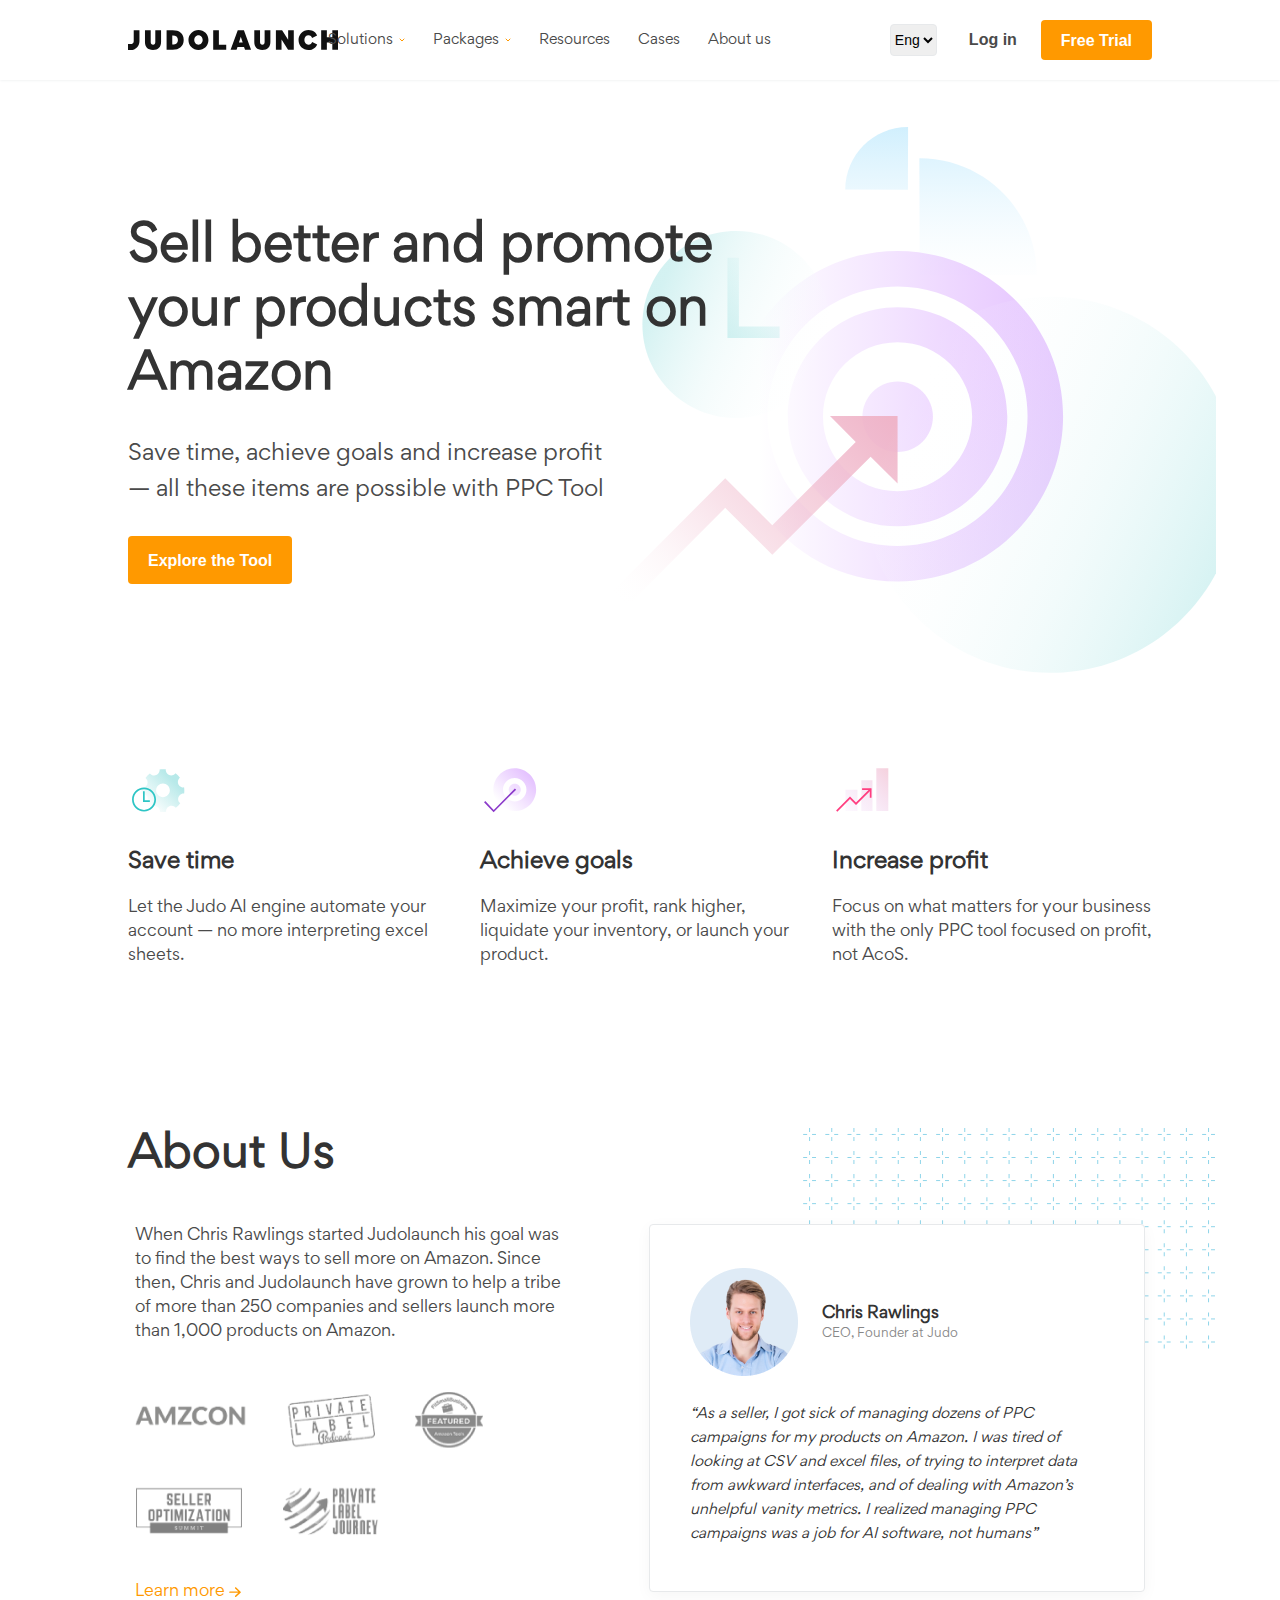
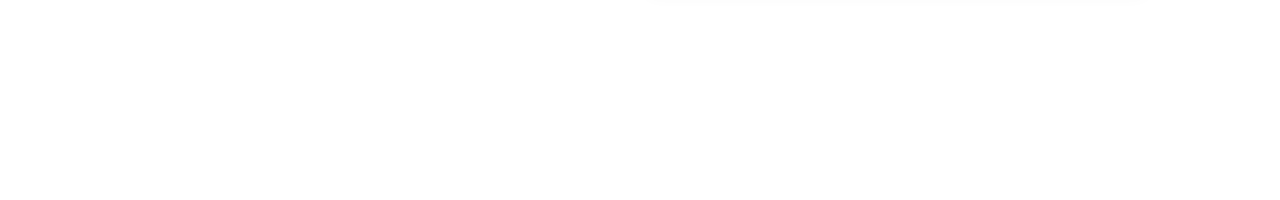
==== index.html @ 26fee5ad "Additional bug fixes" ====
<!DOCTYPE html>
<html lang="en" dir="ltr">
  <head>
    <meta charset="utf-8">
    <title>JudoLaunch</title>
    <link rel="stylesheet" href="style.css">
  </head>
  <body>
    <section class="nav-container">
      <div class="wrapper">
        <nav>
          <div class="align-left">
            <div class="logo-header">
              <img src="src\logo.svg" alt="JudoLaunch Logo">
            </div>
            <ul class="nav-items">
              <li>
                <div class="nav-btn" id="solutions">
                  <a href="#">Solutions</a>
                  <img src="src\dropdown.svg" alt="dropdown">
                </div>
              </li>

              <li>
                <div class="nav-btn" id="packages">
                  <a href="#">Packages</a>
                  <img src="src\dropdown.svg" alt="dropdown">
                </div>
              </li>

              <li>
                <a href="#">Resources</a>
              </li>

              <li>
                <a href="#">Cases</a>
              </li>

              <li>
                <a href="#">About us</a>
              </li>
            </ul>
          </div>
          <div class="align-right">
            <ul class="nav-settings">
              <li>
                <select class="lang" name="lang">
                  <option value="eng">Eng</option>
                  <option value="rus">Rus</option>
                </select>
              </li>

              <li id='login-btn'>
                <button type="button" name="login-btn">Log in</button>
              </li>

              <li id="trial-btn">
                <button type="button" name="trial-btn">Free Trial</button>
              </li>
            </ul>
          </div>
        </nav>
      </div>
    </section>

    <article class="header-container">
      <div class="wrapper">
        <header>
          <div class="intro-text">
            <h1>Sell better and promote <br>your products smart on <br>Amazon</h1>
            <img src="src\bg-pic1.svg" alt="Background Image 1">
            <p>Save time, achieve goals and increase profit <br>
              — all these items are possible with PPC Tool</p>
            <button id="explore-btn" type="button" name="explore-btn">Explore the Tool</button>
          </div>
        </header>
      </div>
    </article>

    <section class="benefit-blocks">
      <div class="wrapper">
        <div class="save-time">
          <img src="src\savetime-icon.svg" alt="">
          <h1>Save time</h1>
          <p>Let the Judo AI engine automate your account — no more interpreting excel sheets.</p>
        </div>

        <div class="achieve-goals">
          <img src="src\achievegoal-icon.svg" alt="">
          <h1>Achieve goals</h1>
          <p>Maximize your profit, rank higher, liquidate your inventory, or launch your product.</p>
        </div>

        <div class="increase-profit">
          <img src="src\increaseprofit-icon.svg" alt="">
          <h1>Increase profit</h1>
          <p>Focus on what matters for your business with the only PPC tool focused on profit, not AcoS.</p>

        </div>
      </div>
    </section>

    <section class="about-us">
      <img id="bg-img2" src="src\bg-pic2.svg" alt="Background Image 2">
      <h1>About Us</h1>

      <div class="wrapper">
        <div class="description">
          <p>When Chris Rawlings started Judolaunch his goal was to find the best ways to sell more on Amazon. Since then, Chris and Judolaunch have grown to help a tribe of more than 250 companies and sellers launch more than 1,000 products on Amazon. </p>
          <img id="companies-logos" src="src\companies-logos.png" alt="Companies We Work With">
          <div id="about-us-learn-more">
            <a href="#">Learn more</a>
            <img src="src\learnmore-arrow.svg" alt="Arrow">
          </div>
        </div>

        <div class="feedback-container">
          <div id="pic-and-label">
            <img src="src\photo-Chris.png" alt="CEO Avatar">
            <div id="ceo-label">
              <h4>Chris Rawlings</h4>
              <p>CEO, Founder at Judo</p>
            </div>
          </div>
          <p id="ceo-quote">“As a seller, I got sick of managing dozens of PPC campaigns for my products on Amazon. I was tired of looking at CSV and excel files, of trying to interpret data from awkward interfaces, and of dealing with Amazon’s unhelpful vanity metrics. I realized managing PPC campaigns was a job for AI software, not humans”</p>
        </div>
      </div>
    </section>
  </body>
</html>
---- style.css ----
* {
  box-sizing: border-box;
  margin: 0 0 0 0px;
  padding: 0px;
}

@media all and (max-width: 1024px) {
  .header-container, .benefit-blocks, .about-us {
    margin-left: 16px;
  }
}

a {
  text-decoration: none;
  color: #4A4A4A;
}

ul {
  list-style-type: none;
}

@font-face {
  font-family: 'Gordita Regular';
  src: url('fonts/Gordita Regular.woff') format('woff');
}

@font-face {
  font-family: 'Gordita Medium';
  src: url('fonts/Gordita Medium.woff') format('woff');
}

body {
  font-family: 'Gordita Regular';
}

/* Navigation */

.nav-container {
  position: fixed;
  top: 0px;
  left: 0px;
  right: 0px;
  height: 80px;
  box-shadow: 0px 0px 3px 0px #E7E9EB;
}

.wrapper {
  max-width: 1024px;
  margin: 0 auto;
}

nav {
  background-color: #FFFFFF;
  display: flex;
  align-items: center;
  flex-wrap: nowrap;
  justify-content: space-between;
  height: 80px;
  font-size: 14px;
  line-height: 20px;
}

.align-left {
  display: flex;
  justify-content: flex-start;
}

.align-left ul {
  display: flex;
  justify-content: flex-start;
}

.align-right ul{
  display: flex;
  justify-content: flex-end;
}

.align-left li {
  margin: auto 28px auto 0px;
}

.align-right li{
  margin: auto;
}

.nav-btn {
  display: flex;
  text-align: center;
}

.nav-btn img {
  margin-left: 6px;
}

.logo-header {
  display: flex;
  text-align: center;
  margin-right: 32px;
}

.nav-settings a{
  font-size: 16px;
  line-height: 24px;
  margin-left: 32px;
}

.nav-settings #trial-btn button{
  font-style: normal;
  font-weight: bold;
  color: #FFF;
  text-decoration: none;
  border: none;
  background: #FF9900;
  border-radius: 4px;
  font-size: 16px;
  line-height: 24px;
  margin-left: 24px;
  padding: 9px 20px 7px 20px;
}

.nav-settings #login-btn button{
  font-style: normal;
  font-weight: bold;
  color: #4A4A4A;
  text-decoration: none;
  border: none;
  background: #FFF;
  font-size: 16px;
  line-height: 24px;
  margin-left: 32px;
}

.nav-settings select {
  border: 1px solid #E7E9EB;
  box-sizing: border-box;
  border-radius: 4px;
  font-size: 14px;
  height: 32px;
}


.header-container {
  /* display: flex;
  text-align: left; */
  margin-top: calc(136px + 80px);
}

.header-container h1 {
  font-style: normal;
  font-weight: bold;
  font-size: 50px;
  line-height: 64px;
  color: #333333;
  margin-bottom: 28px;
}

.header-container p{
  font-style: normal;
  font-size: 22px;
  line-height: 36px;
  color: #4A4A4A;
  margin-bottom: 28px;
}

#explore-btn {
  padding: 13px 20px 11px 20px;
  font-style: normal;
  font-weight: bold;
  color: #FFF;
  text-decoration: none;
  border: none;
  background: #FF9900;
  border-radius: 4px;
  font-size: 16px;
  line-height: 24px;
}

header img {
  position: absolute;
  width: 640px;
  height: 640px;
  right: calc((100vw - 1024px)/2 - 64px);
  top: 80px;
  z-index: -1;
}

.benefit-blocks {
  text-align: left;
  margin-top: 176px;
}

.benefit-blocks .wrapper {
  display: flex;
  justify-content: space-around;
  flex-wrap: wrap;
}

.benefit-blocks img{
  width: 60px;
}

.benefit-blocks h1{
  font-style: normal;
  font-weight: bold;
  font-size: 22px;
  line-height: 28px;
  color: #333333;
  margin: 20px 0px;
}

.benefit-blocks p {
  width: 320px;
  font-size: 16px;
  line-height: 24px;
  color: #4A4A4A;
}

.save-time, .achieve-goals {
  margin-right: 32px;
}

.about-us{
  margin-top: 160px;
  margin-bottom: 160px;
}

.about-us h1{
  font-style: normal;
  font-weight: bold;
  font-size: 44px;
  line-height: 56px;
  color: #333333;
  margin: 0 auto 40px auto;
  max-width: 1024px;
}

#bg-img2 {
  position: absolute;
  width: 413px;
  height: 221px;
  right: calc((100vw - 1024px)/2 - 64px) ;
  z-index: -1;
}

.about-us .wrapper{
  display: flex;
  justify-content: space-around;
  flex-wrap: wrap;
}

.about-us .description p {
  width: 440px;
  font-size: 16px;
  line-height: 24px;
  color: #4A4A4A;
}

.about-us .description {
  margin-right: 60px;
}

#companies-logos {
  width: 348px;
  height: 148px;
  margin-top: 44px;
}

#about-us-learn-more {
  display: flex;
  text-align: center;
  margin-top: 36px;
  margin-bottom: 36px;
}

#about-us-learn-more a{
  font-size: 16px;
  line-height: 24px;
  color: #FF9900;
}

#about-us-learn-more img {
  margin-left: 4px;
}

.feedback-container {
  width: 496px;
  height: 368px;
  display: flex;
  flex-wrap: wrap;
  text-align: left;

  background: #FFFFFF;
  border: 1px solid #E7E9EB;
  box-sizing: border-box;
  box-shadow: 0px 4px 16px rgba(0, 0, 0, 0.04);
  border-radius: 4px;
  padding: 40px;
}

.feedback-container img {
  width: 108px;
  height: 108px;
}

#pic-and-label {
  display: flex;
  align-items: center;
}

#ceo-label {
  width: 164px;
  margin-left: 24px;
}

#ceo-label h4 {
  font-style: normal;
  font-weight: bold;
  font-size: 16px;
  line-height: 24px;
  color: #333333;
}

#ceo-label p{
  font-size: 12px;
  line-height: 16px;
  color: #888888;
}

#ceo-quote {
  margin-top: 24px;
  width: 416px;
  font-style: italic;
  font-weight: normal;
  font-size: 14px;
  line-height: 24px;
  color: #333333;
}
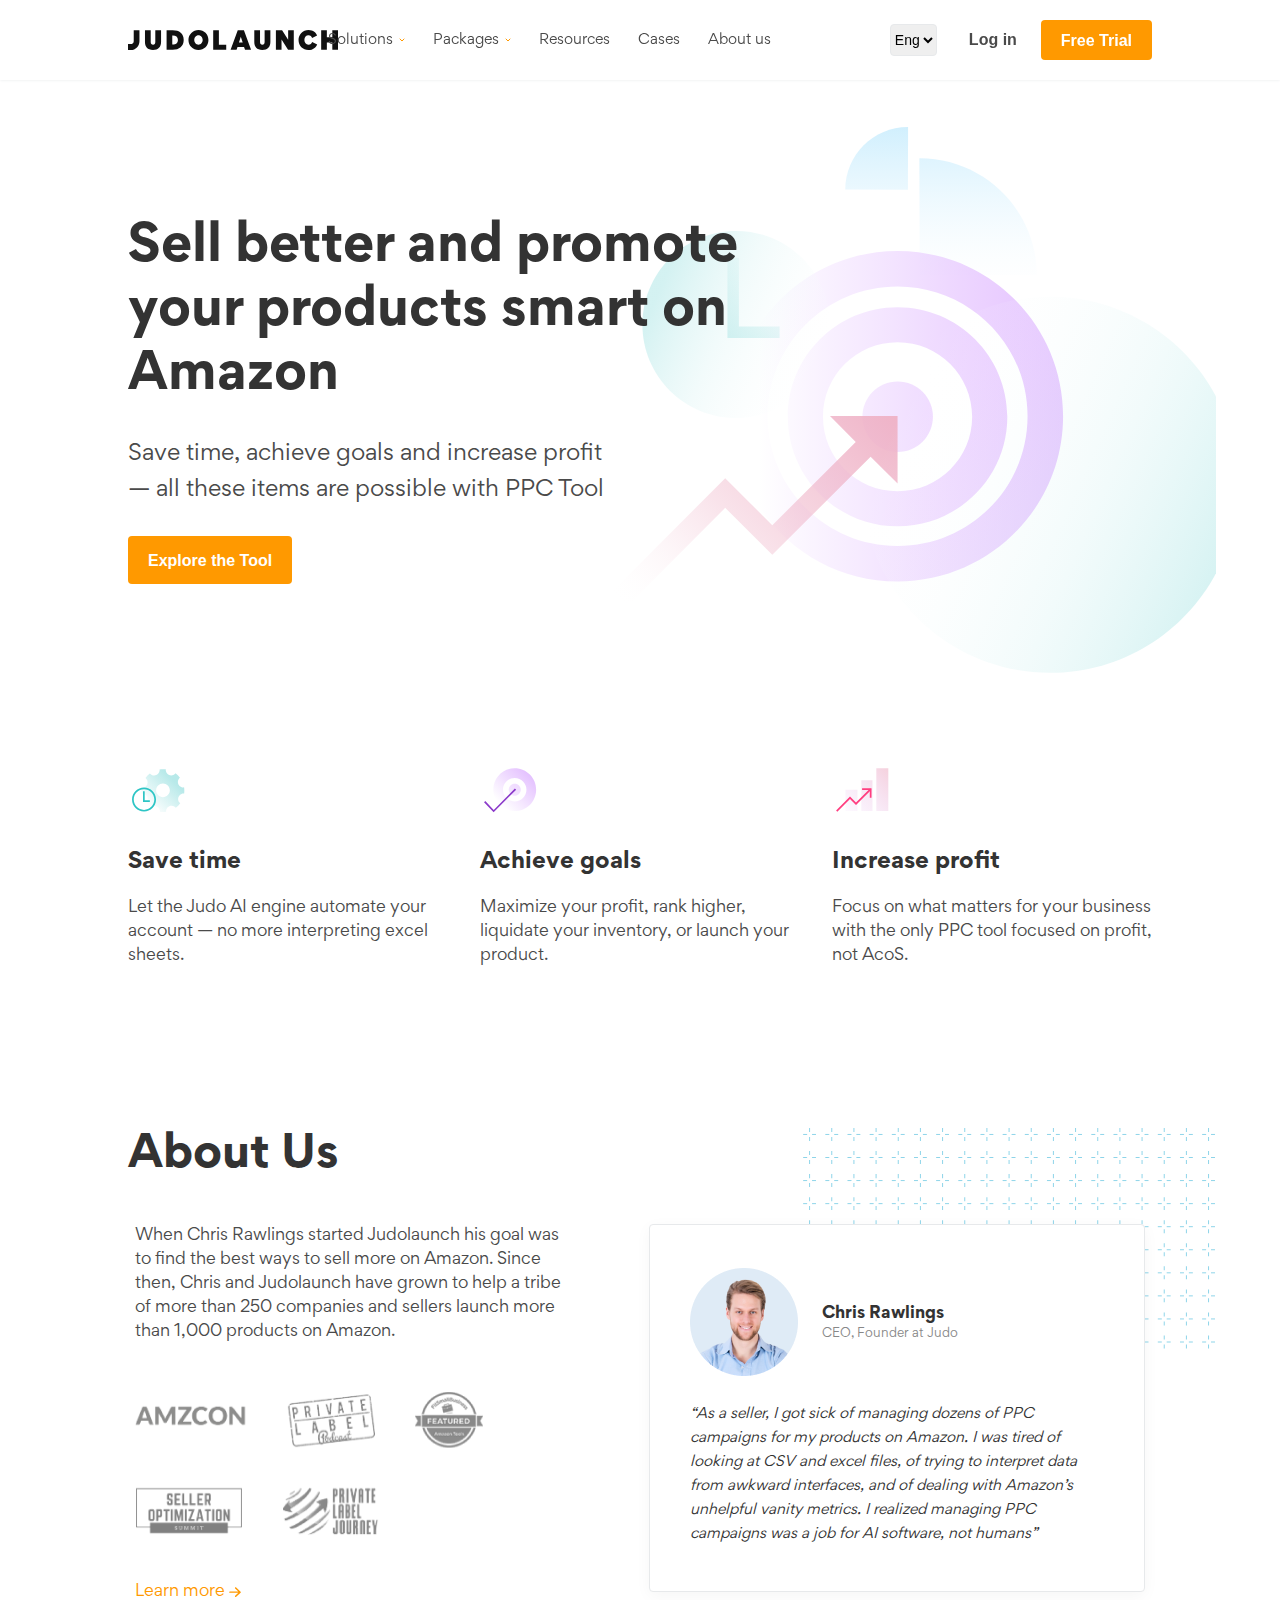
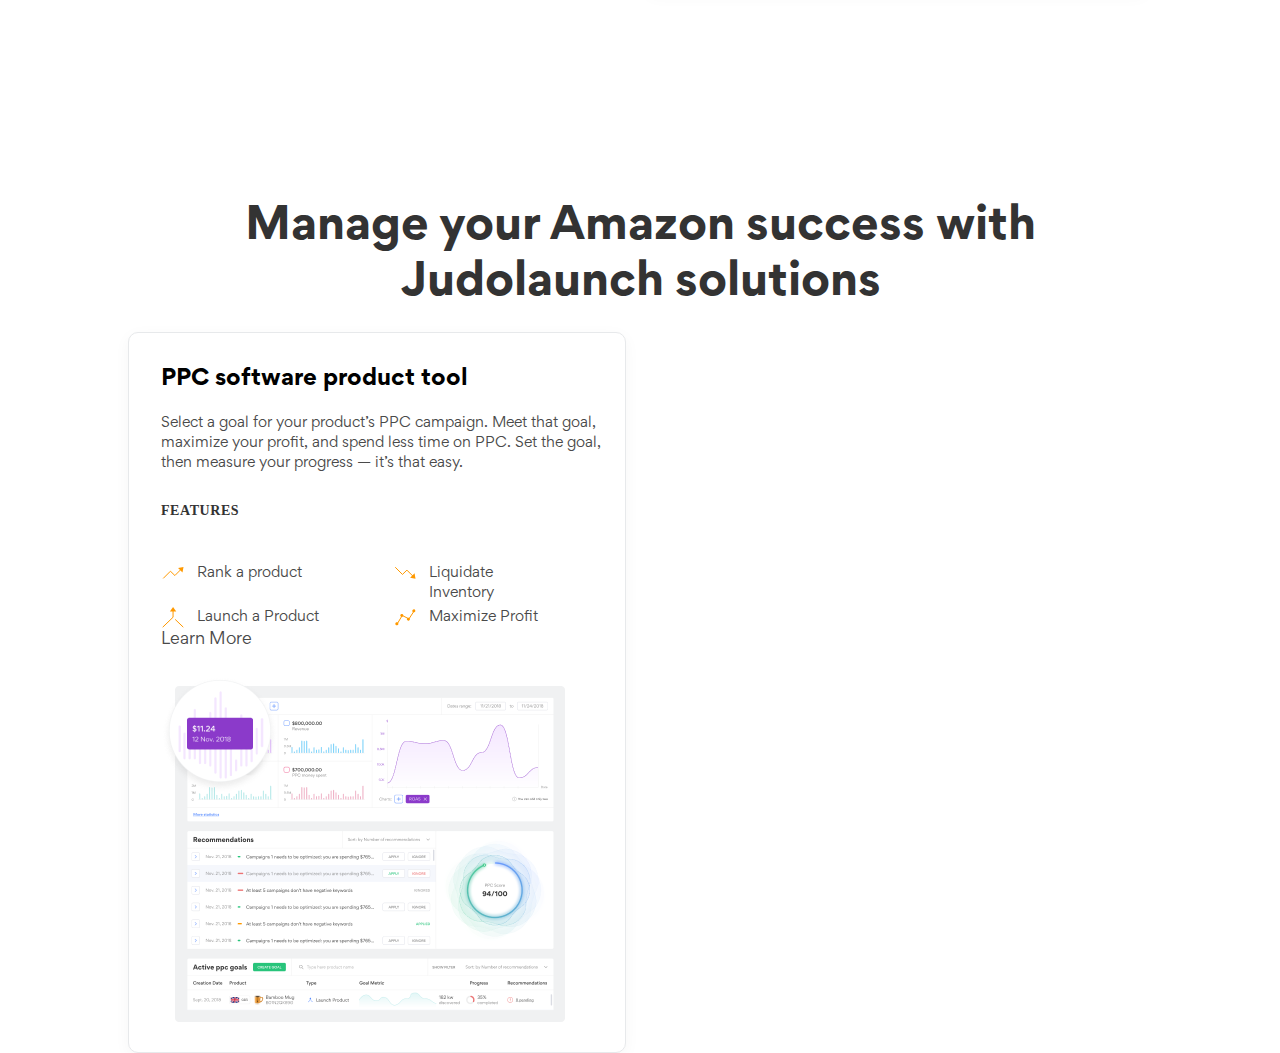
==== commit 0f445185: "upload 14.09" ====
--- a/index.html
+++ b/index.html
@@ -126,5 +126,40 @@
         </div>
       </div>
     </section>
+
+    <section class="amazon-tools">
+      <div class="wrapper">
+        <h1 id="tools-header">Manage your Amazon success with Judolaunch solutions</h1>
+        <img id="bg-img3" src="src\bg-pic3.svg" alt="Background Image 3">
+        <article class="ppc-tool">
+          <h1>PPC software product tool</h1>
+          <p id="ppc-desc">Select a goal for your product’s PPC campaign. Meet that goal, maximize your profit, and spend less time on PPC. Set the goal, then measure your progress — it’s that easy. </p>
+          <h2>Features</h2>
+          <div class="features-list">
+            <div id="rank-product">
+              <img src="src\ic_goal rank.svg" alt="Rank Icon">
+              <p>Rank a product</p>
+            </div>
+            <div id="liquidate">
+              <img src="src\goal Liquidate.svg" alt="Liquidate Icon">
+              <p>Liquidate Inventory</p>
+            </div>
+            <div id="launch-product">
+              <img src="src\ic_goal Launch.svg" alt="Launch Icon">
+              <p>Launch a Product</p>
+            </div>
+            <div id="maximize-profit">
+              <img src="src\ic_goal maximize.svg" alt="Maximize Icon">
+              <p>Maximize Profit</p>
+            </div>
+          </div>
+          <div id="ppc-learn-more-btn">
+            <a href="#">Learn More</a>
+            <img src="src\learnmore-arrow2.svg" alt="Arrow">
+          </div>
+          <img id="ppc-pic" src="src\PPC-screen.png" alt="PPC tool Screenshot">
+        </article>
+      </div>
+    </section>
   </body>
 </html>
--- a/style.css
+++ b/style.css
@@ -25,8 +25,8 @@
 }
 
 @font-face {
-  font-family: 'Gordita Medium';
-  src: url('fonts/Gordita Medium.woff') format('woff');
+  font-family: 'Gordita Bold';
+  src: url('fonts/Gordita Bold.woff') format('woff');
 }
 
 body {
@@ -36,6 +36,7 @@
 /* Navigation */
 
 .nav-container {
+  background-color: #FFFFFF;
   position: fixed;
   top: 0px;
   left: 0px;
@@ -50,7 +51,6 @@
 }
 
 nav {
-  background-color: #FFFFFF;
   display: flex;
   align-items: center;
   flex-wrap: nowrap;
@@ -146,8 +146,7 @@
 }
 
 .header-container h1 {
-  font-style: normal;
-  font-weight: bold;
+  font-family: 'Gordita Bold';
   font-size: 50px;
   line-height: 64px;
   color: #333333;
@@ -164,7 +163,6 @@
 
 #explore-btn {
   padding: 13px 20px 11px 20px;
-  font-style: normal;
   font-weight: bold;
   color: #FFF;
   text-decoration: none;
@@ -200,8 +198,7 @@
 }
 
 .benefit-blocks h1{
-  font-style: normal;
-  font-weight: bold;
+  font-family: 'Gordita Bold';
   font-size: 22px;
   line-height: 28px;
   color: #333333;
@@ -221,12 +218,10 @@
 
 .about-us{
   margin-top: 160px;
-  margin-bottom: 160px;
 }
 
 .about-us h1{
-  font-style: normal;
-  font-weight: bold;
+  font-family: 'Gordita Bold';
   font-size: 44px;
   line-height: 56px;
   color: #333333;
@@ -313,8 +308,7 @@
 }
 
 #ceo-label h4 {
-  font-style: normal;
-  font-weight: bold;
+  font-family: 'Gordita Bold';
   font-size: 16px;
   line-height: 24px;
   color: #333333;
@@ -335,3 +329,104 @@
   line-height: 24px;
   color: #333333;
 }
+
+.amazon-tools {
+  margin-top: 160px;
+}
+
+.amazon-tools .wrapper {
+  display: flex;
+  justify-content: space-between;
+  flex-flow: wrap;
+}
+
+#tools-header {
+  width: 848px;
+  height: 132px;
+  font-family: 'Gordita Bold';
+  font-size: 44px;
+  line-height: 56px;
+  text-align: center;
+  color: #333333;
+  margin: 0 auto;
+}
+
+#bg-img3 {
+  z-index: -1;
+  width: 1414px;
+  position: absolute;
+  text-align: center;
+  display: none;
+}
+
+.ppc-tool {
+  padding-left: 32px;
+  background: #FFFFFF;
+  border: 1px solid #E7E9EB;
+  box-sizing: border-box;
+  box-shadow: 0px 4px 16px rgba(0, 0, 0, 0.04);
+  border-radius: 10px;
+}
+
+.ppc-tool h1 {
+  font-family: 'Gordita Bold';
+  font-size: 22px;
+  line-height: 28px;
+  margin: 32px 0 20px 0px;
+}
+
+#ppc-desc {
+  width: 464px;
+  height: 60px;
+  font-size: 14px;
+  line-height: 20px;
+  color: #4A4A4A;
+  margin: 0px 0px 28px 0px;
+}
+
+.ppc-tool h2 {
+  font-family: 'Gordita Medium';
+  font-size: 14px;
+  line-height: 20px;
+  letter-spacing: 0.04em;
+  text-transform: uppercase;
+  color: #333333;
+  margin: 0px 0px 20px 0px;
+}
+
+.features-list {
+  display: flex;
+
+  /* justify-content: space-between; */
+  flex-wrap: wrap;
+  width: 464px;
+}
+
+#rank-product, #liquidate, #launch-product, #maximize-profit {
+  display: flex;
+  align-items: center;
+  width: 200px;
+  margin-right: 32px;
+  margin-top: 20px;
+
+}
+
+.features-list img {
+  margin-right: 12px;
+}
+
+.features-list p {
+  width: 132px;
+  height: 20px;
+  font-size: 14px;
+  line-height: 20px;
+  color: #4A4A4A;
+}
+
+#ppc-pic {
+  margin: 24px 40px 22px 0;
+}
+
+#ppc-learn-more-btn {
+
+}
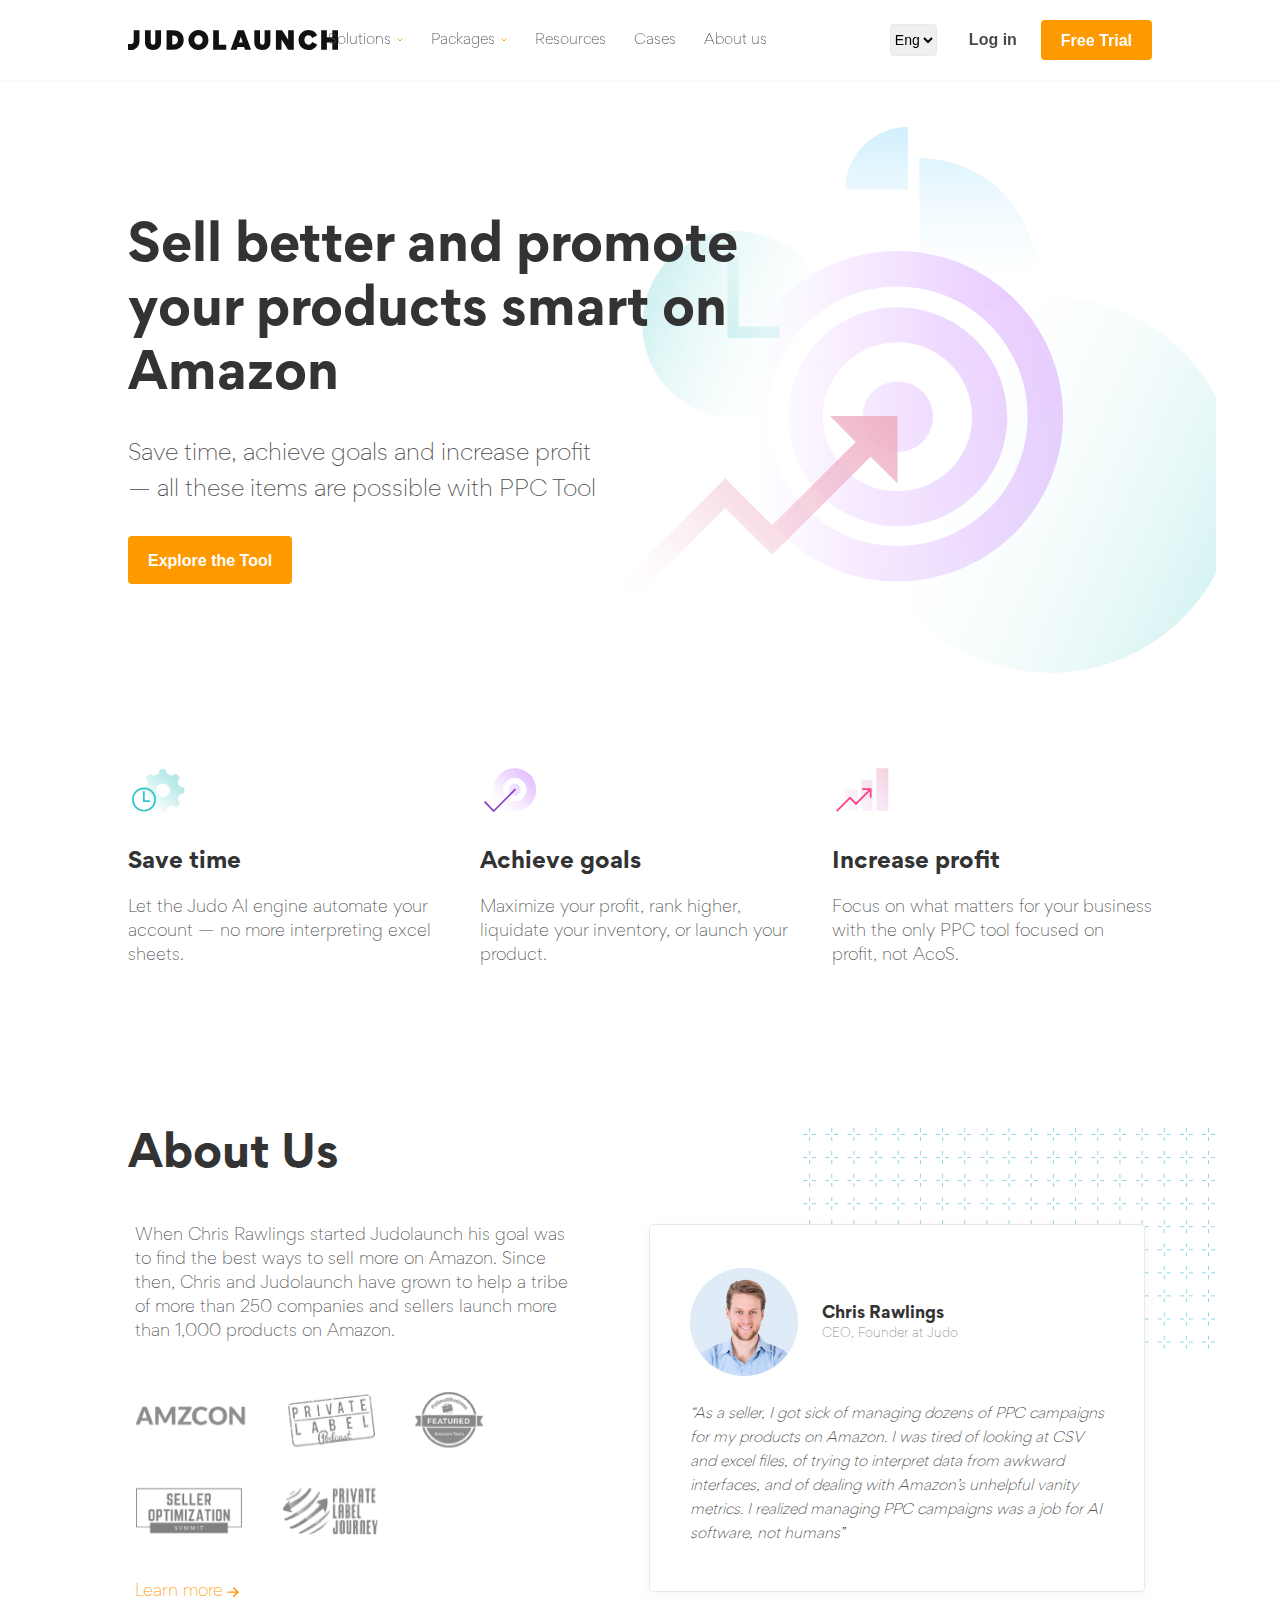
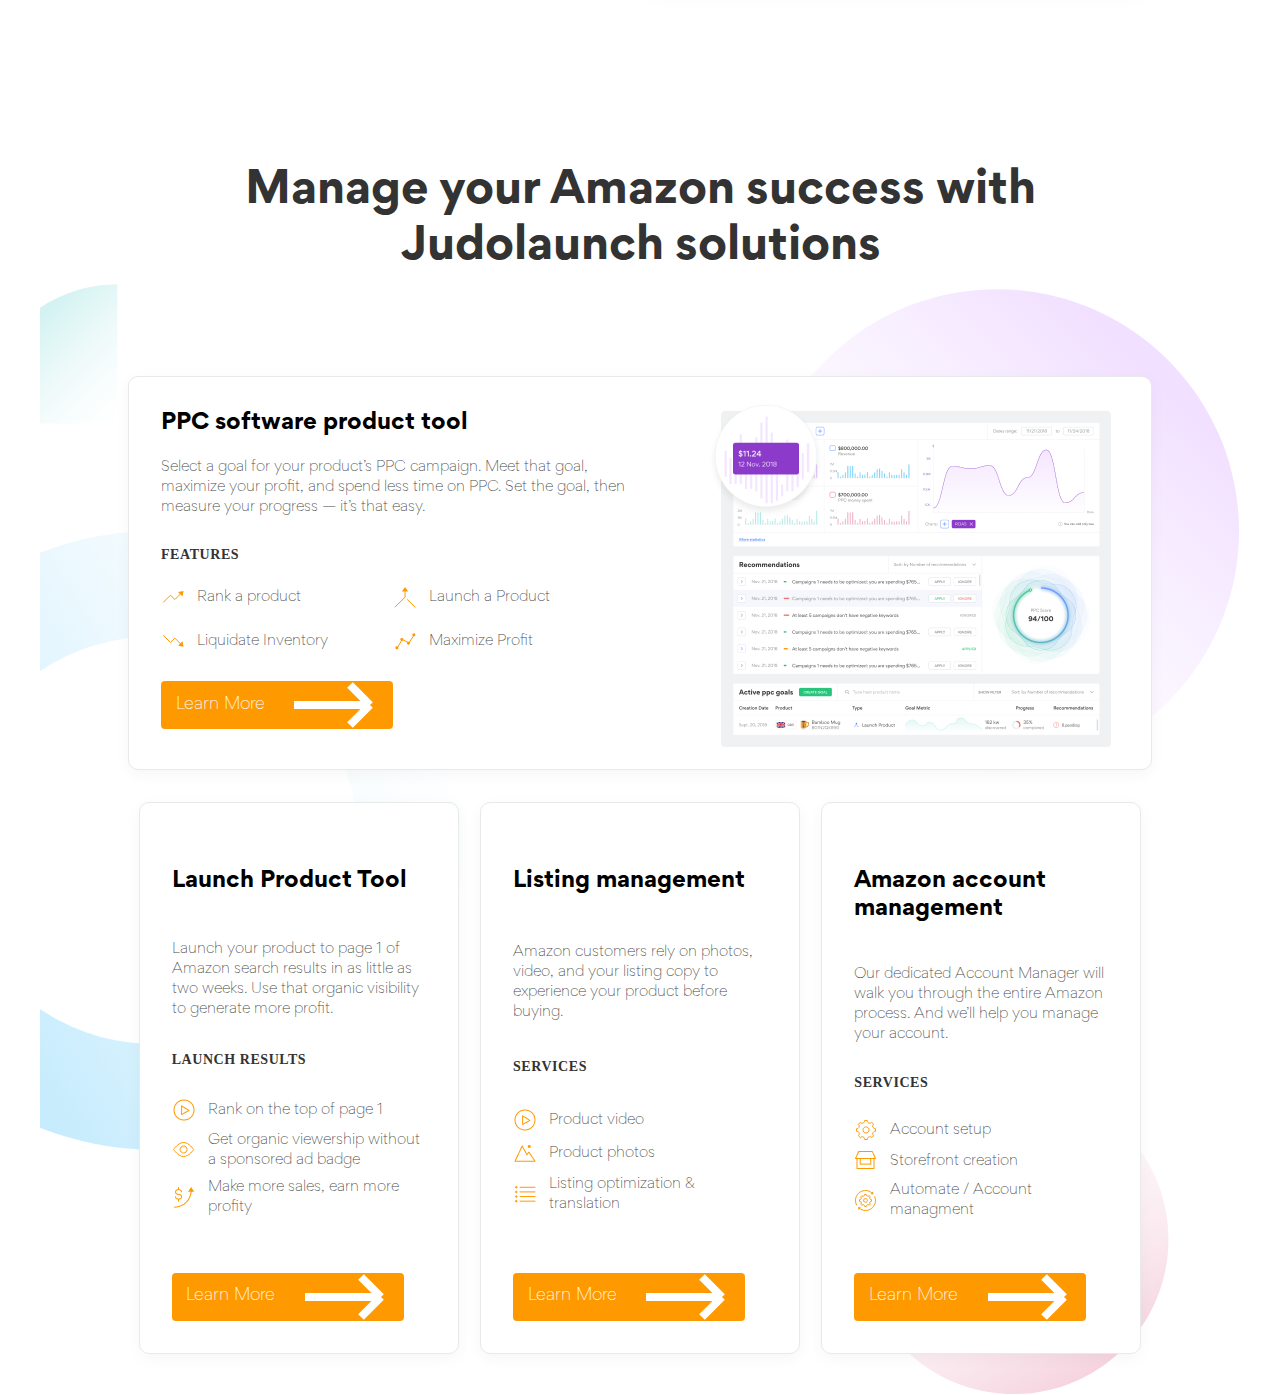
==== commit 7b0693c6: "21.09 Upload, CSS and HTML additions" ====
--- a/index.html
+++ b/index.html
@@ -128,37 +128,115 @@
     </section>
 
     <section class="amazon-tools">
-      <div class="wrapper">
-        <h1 id="tools-header">Manage your Amazon success with Judolaunch solutions</h1>
-        <img id="bg-img3" src="src\bg-pic3.svg" alt="Background Image 3">
+      <h1 id="tools-header">Manage your Amazon success with Judolaunch solutions</h1>
+      <img id="bg-img3" src="src\bg-pic3.svg" alt="Background Image 3">
+      <div class="wrapper">
+
         <article class="ppc-tool">
-          <h1>PPC software product tool</h1>
-          <p id="ppc-desc">Select a goal for your product’s PPC campaign. Meet that goal, maximize your profit, and spend less time on PPC. Set the goal, then measure your progress — it’s that easy. </p>
-          <h2>Features</h2>
-          <div class="features-list">
-            <div id="rank-product">
-              <img src="src\ic_goal rank.svg" alt="Rank Icon">
-              <p>Rank a product</p>
-            </div>
-            <div id="liquidate">
-              <img src="src\goal Liquidate.svg" alt="Liquidate Icon">
-              <p>Liquidate Inventory</p>
-            </div>
-            <div id="launch-product">
-              <img src="src\ic_goal Launch.svg" alt="Launch Icon">
-              <p>Launch a Product</p>
-            </div>
-            <div id="maximize-profit">
-              <img src="src\ic_goal maximize.svg" alt="Maximize Icon">
-              <p>Maximize Profit</p>
-            </div>
-          </div>
-          <div id="ppc-learn-more-btn">
-            <a href="#">Learn More</a>
-            <img src="src\learnmore-arrow2.svg" alt="Arrow">
+          <div>
+            <h1 class="ppc-header">PPC software product tool</h1>
+            <p class="ppc-desc">Select a goal for your product’s PPC campaign. Meet that goal, maximize your profit, and spend less time on PPC. Set the goal, then measure your progress — it’s that easy. </p>
+            <h2 class="ppc-secondary-header">Features</h2>
+            <div class="first-features-list">
+              <div class="feature-item">
+                <img src="src\ic_goal rank.svg" alt="Rank Icon">
+                <p>Rank a product</p>
+              </div>
+              <div class="feature-item">
+                <img src="src\ic_goal Launch.svg" alt="Launch Icon">
+                <p>Launch a Product</p>
+              </div>
+              <div class="feature-item">
+                <img src="src\goal Liquidate.svg" alt="Liquidate Icon">
+                <p>Liquidate Inventory</p>
+              </div>
+              <div class="feature-item">
+                <img src="src\ic_goal maximize.svg" alt="Maximize Icon">
+                <p>Maximize Profit</p>
+              </div>
+            </div>
+            <div class="ppc-learn-more-btn">
+              <a href="#">Learn More</a>
+              <img src="src\learnmore-arrow2.svg" alt="Arrow">
+            </div>
           </div>
           <img id="ppc-pic" src="src\PPC-screen.png" alt="PPC tool Screenshot">
         </article>
+
+        <section id="three-in-row">
+          <article class="launch-product-tool">
+            <h1 class="ppc-header">Launch Product Tool</h1>
+            <p class="ppc-desc">Launch your product to page 1 of Amazon search results in as little as two weeks. Use that organic visibility to generate more profit. </p>
+            <h2 class="ppc-secondary-header">Launch Results</h2>
+            <div class="features-list">
+              <div class="feature-item">
+                <img src="src\ic_play.png" alt="Rank Icon">
+                <p>Rank on the top of page 1</p>
+              </div>
+              <div class="feature-item">
+                <img src="src\ic_eye.svg" alt="Eye Icon">
+                <p>Get organic viewership without a sponsored ad badge</p>
+              </div>
+              <div class="feature-item">
+                <img src="src\ic_arrow up.png" alt="Arrow Up Icon">
+                <p>Make more sales, earn more profity</p>
+              </div>
+            </div>
+            <div class="ppc-learn-more-btn">
+              <a href="#">Learn More</a>
+              <img src="src\learnmore-arrow2.svg" alt="Arrow">
+            </div>
+          </article>
+
+          <article class="listing-managment">
+            <h1 class="ppc-header">Listing management</h1>
+            <p class="ppc-desc">Amazon customers rely on photos, video, and your listing copy to experience your product before buying.</p>
+            <h2 class="ppc-secondary-header">Services</h2>
+            <div class="features-list">
+              <div class="feature-item">
+                <img src="src\ic_play.png" alt="Play Icon">
+                <p>Product video</p>
+              </div>
+              <div class="feature-item">
+                <img src="src\ic_picture.png" alt="Picture Icon">
+                <p>Product photos</p>
+              </div>
+              <div class="feature-item">
+                <img src="src\ic_list.svg" alt="Burger Icon">
+                <p>Listing optimization & translation</p>
+              </div>
+            </div>
+            <div class="ppc-learn-more-btn">
+              <a href="#">Learn More</a>
+              <img src="src\learnmore-arrow2.svg" alt="Arrow">
+            </div>
+          </article>
+
+          <article class="amazon-acc-managment">
+            <h1 class="ppc-header">Amazon account management</h1>
+            <p class="ppc-desc">Our dedicated Account Manager will walk you through the entire Amazon process. And we’ll help you manage your account. </p>
+            <h2 class="ppc-secondary-header">Services</h2>
+            <div class="features-list">
+              <div class="feature-item">
+                <img src="src\ic_settings.svg" alt="Settings Icon">
+                <p>Account setup</p>
+              </div>
+              <div class="feature-item">
+                <img src="src\ic_home.png" alt="House Icon">
+                <p>Storefront creation</p>
+              </div>
+              <div class="feature-item">
+                <img src="src\ic_round.svg" alt="Round Icon">
+                <p>Automate / Account managment</p>
+              </div>
+            </div>
+            <div class="ppc-learn-more-btn">
+              <a href="#">Learn More</a>
+              <img src="src\learnmore-arrow2.svg" alt="Arrow">
+            </div>
+          </article>
+        </section>
+
       </div>
     </section>
   </body>
--- a/style.css
+++ b/style.css
@@ -8,6 +8,10 @@
   .header-container, .benefit-blocks, .about-us {
     margin-left: 16px;
   }
+
+  #ppc-pic {
+    display: none;
+  }
 }
 
 a {
@@ -21,7 +25,7 @@
 
 @font-face {
   font-family: 'Gordita Regular';
-  src: url('fonts/Gordita Regular.woff') format('woff');
+  src: url('fonts/Gordita Light.woff') format('woff');
 }
 
 @font-face {
@@ -264,7 +268,6 @@
   display: flex;
   text-align: center;
   margin-top: 36px;
-  margin-bottom: 36px;
 }
 
 #about-us-learn-more a{
@@ -353,11 +356,13 @@
 
 #bg-img3 {
   z-index: -1;
-  width: 1414px;
   position: absolute;
+  margin-top: -30px;
+  width: 1200px;
+  left: calc(50vw - 600px);
   text-align: center;
-  display: none;
-}
+}
+
 
 .ppc-tool {
   padding-left: 32px;
@@ -366,16 +371,25 @@
   box-sizing: border-box;
   box-shadow: 0px 4px 16px rgba(0, 0, 0, 0.04);
   border-radius: 10px;
-}
-
-.ppc-tool h1 {
+  display: flex;
+  justify-content: space-between;
+  max-width: 100%;
+  margin-top: 80px;
+  margin-bottom: 32px;
+  flex-grow: 3;
+  flex-shrink: 1;
+}
+
+
+
+.ppc-header {
   font-family: 'Gordita Bold';
   font-size: 22px;
   line-height: 28px;
   margin: 32px 0 20px 0px;
 }
 
-#ppc-desc {
+.ppc-desc {
   width: 464px;
   height: 60px;
   font-size: 14px;
@@ -384,17 +398,17 @@
   margin: 0px 0px 28px 0px;
 }
 
-.ppc-tool h2 {
+
+.ppc-secondary-header {
   font-family: 'Gordita Medium';
   font-size: 14px;
   line-height: 20px;
   letter-spacing: 0.04em;
   text-transform: uppercase;
   color: #333333;
-  margin: 0px 0px 20px 0px;
-}
-
-.features-list {
+}
+
+.first-features-list {
   display: flex;
 
   /* justify-content: space-between; */
@@ -402,7 +416,7 @@
   width: 464px;
 }
 
-#rank-product, #liquidate, #launch-product, #maximize-profit {
+.first-features-list .feature-item {
   display: flex;
   align-items: center;
   width: 200px;
@@ -411,22 +425,94 @@
 
 }
 
+.first-features-list img {
+  margin-right: 12px;
+}
+
+.first-features-list p {
+  width: 132px;
+  height: 20px;
+  font-size: 14px;
+  line-height: 20px;
+  color: #4A4A4A;
+  /* white-space: nowrap; */
+}
+
+#ppc-pic {
+  margin: 24px 40px 22px 0;
+}
+
+.ppc-learn-more-btn {
+  margin-top: 28px;
+  /* margin-bottom: 32px; */
+  width: 232px;
+  height: 48px;
+  color: #FFFFFF;
+  background: #FF9900;
+  border-radius: 4px;
+  padding: auto 20px auto 20px;
+  display: flex;
+  justify-content: space-around;
+}
+
+.ppc-learn-more-btn a {
+  font-size: 16px;
+  color: #FFFFFF;
+  margin: auto 0px;
+}
+
+
+#three-in-row {
+  width: 100%;
+  display: flex;
+  flex-wrap: wrap;
+  justify-content: space-around;
+  flex-grow: 3;
+  flex-shrink: 1;
+}
+
+
+
+.listing-managment, .launch-product-tool, .amazon-acc-managment {
+  padding: 32px;
+  background-color: #FFFFFF;
+  width: 320px;
+  height: 552px;
+  border: 1px solid #E7E9EB;
+  box-sizing: border-box;
+  /* box/shadow */
+  box-shadow: 0px 4px 16px rgba(0, 0, 0, 0.04);
+  border-radius: 10px;
+  display: flex;
+  flex-wrap: wrap;
+}
+
+
+.features-list {
+  display: flex;
+
+  /* justify-content: space-between; */
+  flex-wrap: wrap;
+}
+
+.features-list .feature-item {
+  display: flex;
+  align-items: center;
+
+}
+
 .features-list img {
   margin-right: 12px;
 }
 
 .features-list p {
-  width: 132px;
-  height: 20px;
+  width: 220px;
   font-size: 14px;
   line-height: 20px;
   color: #4A4A4A;
-}
-
-#ppc-pic {
-  margin: 24px 40px 22px 0;
-}
-
-#ppc-learn-more-btn {
-
-}
+  /* white-space: nowrap; */
+}
+
+#three-in-row .ppc-learn-more-btn {
+  align-self: flex-end;
+}
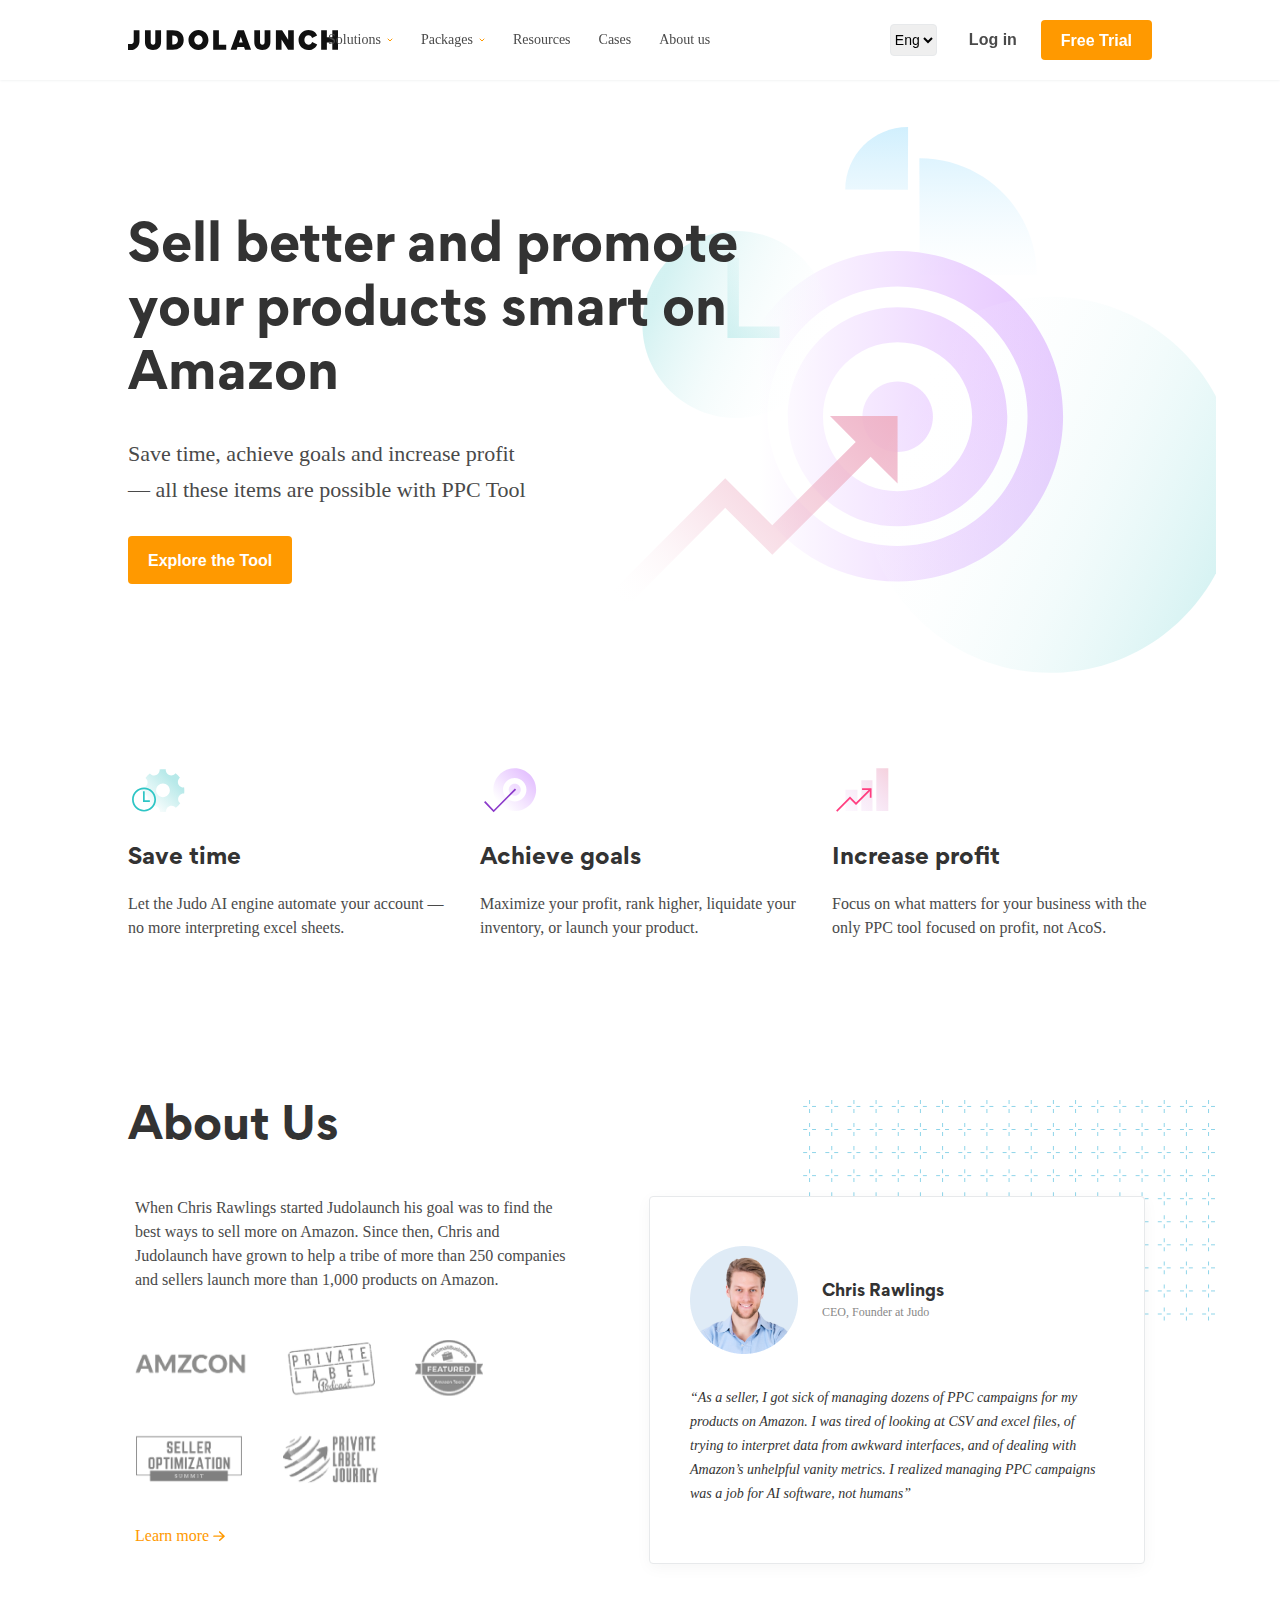
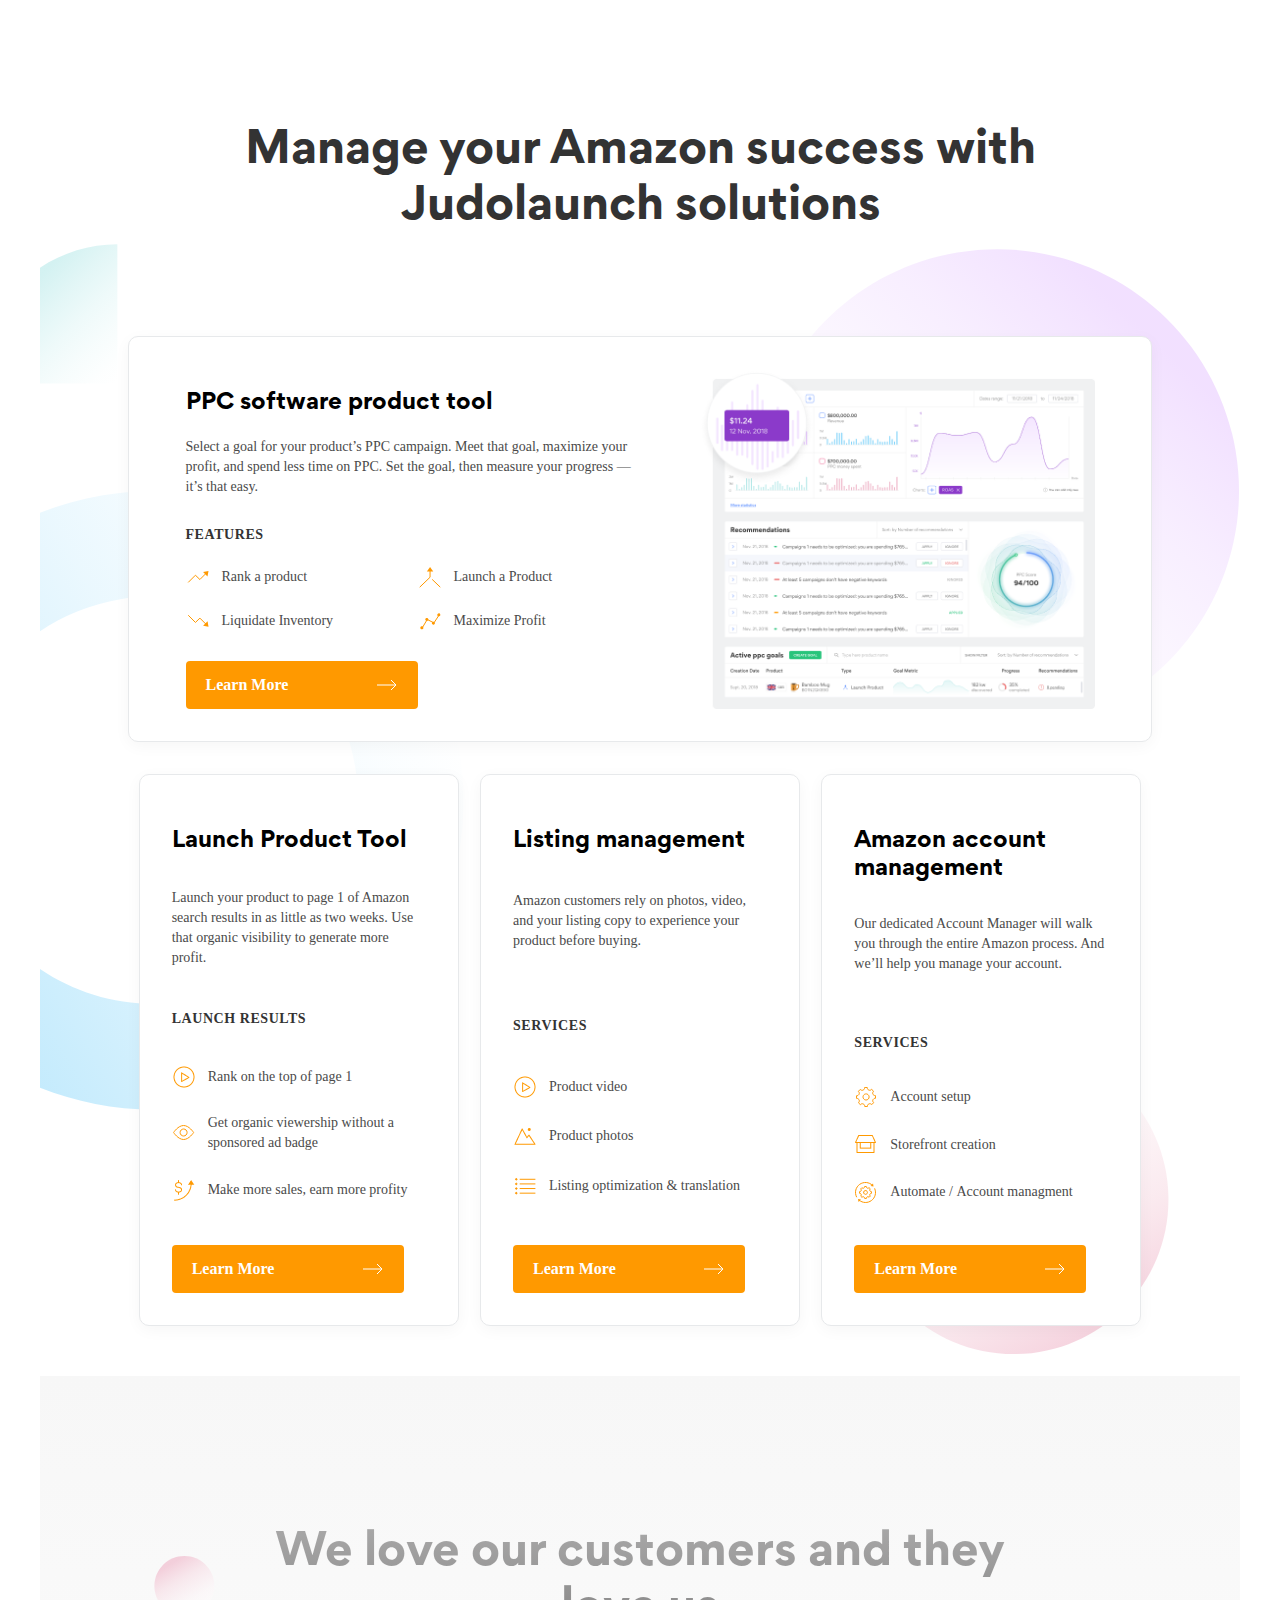
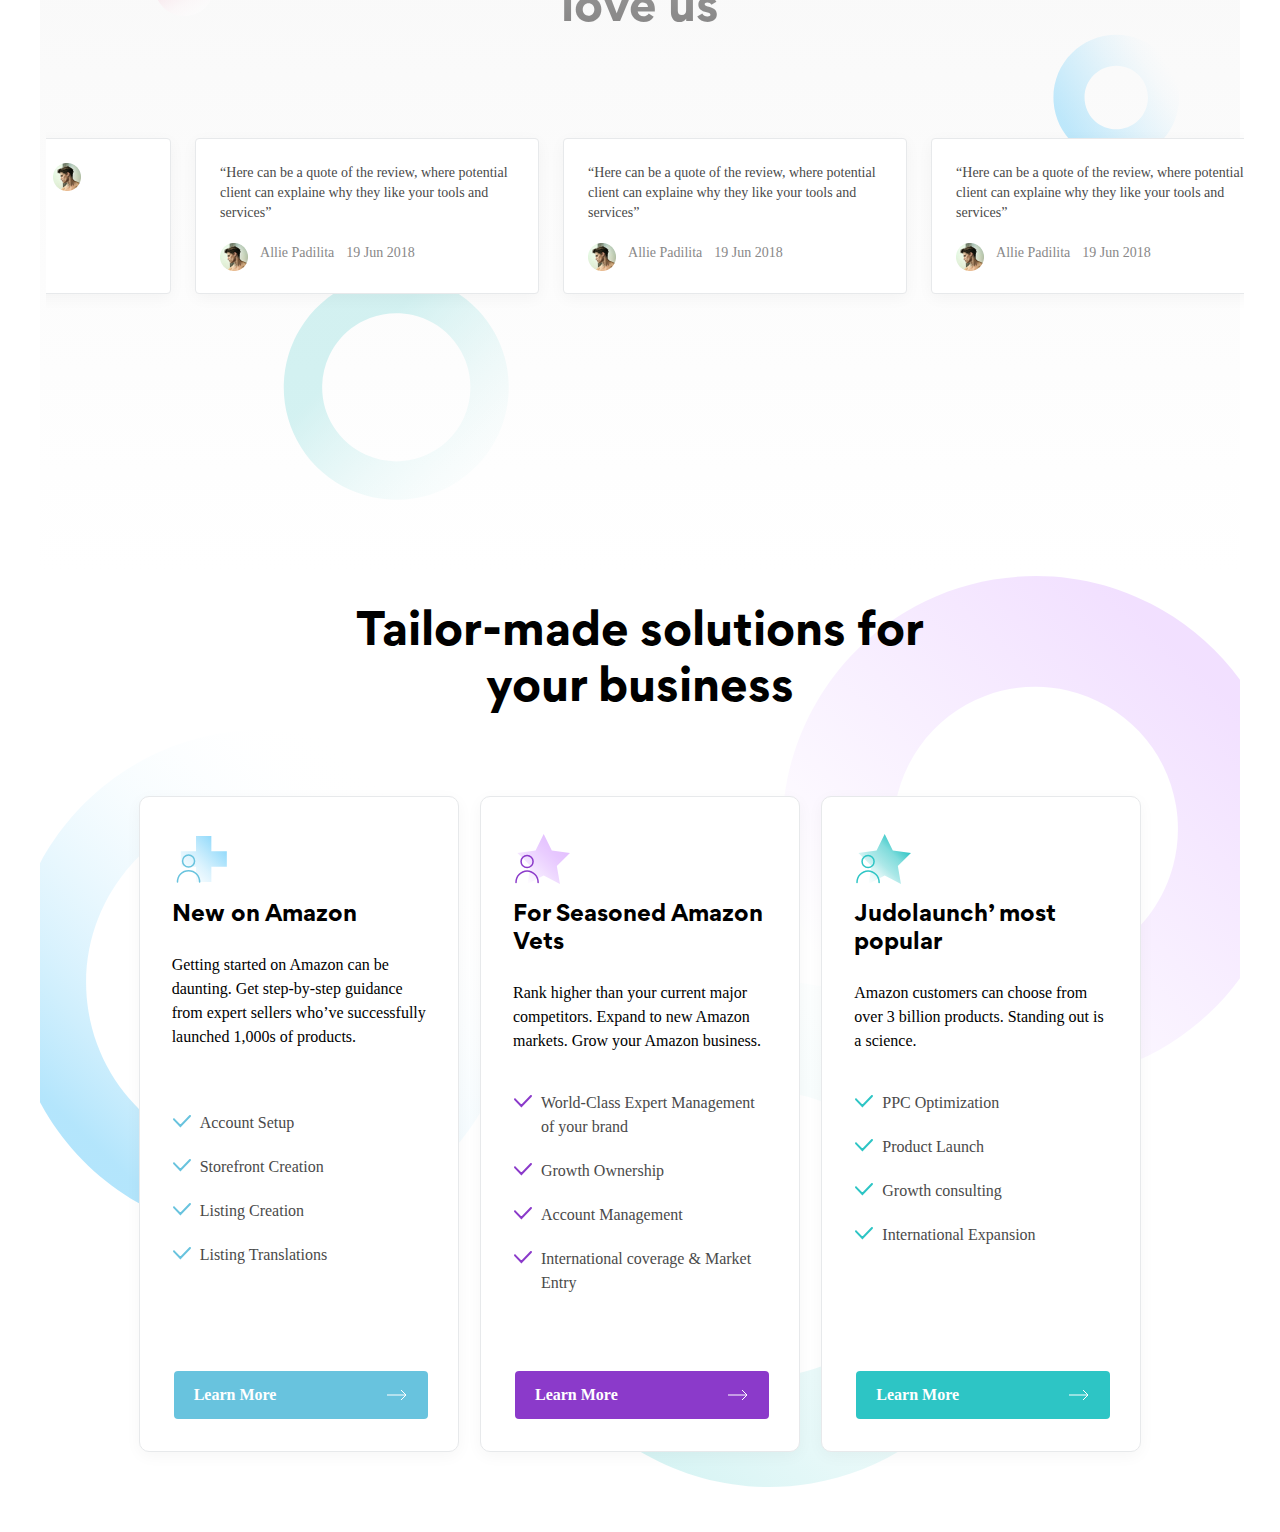
==== commit 046fa3ae: "Work re-newed" ====
--- a/index.html
+++ b/index.html
@@ -4,6 +4,7 @@
     <meta charset="utf-8">
     <title>JudoLaunch</title>
     <link rel="stylesheet" href="style.css">
+    <script src="https://ajax.googleapis.com/ajax/libs/jquery/3.5.1/jquery.min.js"></script>
   </head>
   <body>
     <section class="nav-container">
@@ -20,22 +21,18 @@
                   <img src="src\dropdown.svg" alt="dropdown">
                 </div>
               </li>
-
               <li>
                 <div class="nav-btn" id="packages">
                   <a href="#">Packages</a>
                   <img src="src\dropdown.svg" alt="dropdown">
                 </div>
               </li>
-
               <li>
                 <a href="#">Resources</a>
               </li>
-
               <li>
                 <a href="#">Cases</a>
               </li>
-
               <li>
                 <a href="#">About us</a>
               </li>
@@ -163,8 +160,8 @@
           <img id="ppc-pic" src="src\PPC-screen.png" alt="PPC tool Screenshot">
         </article>
 
-        <section id="three-in-row">
-          <article class="launch-product-tool">
+        <section class="three-in-row">
+          <article class="three-cards">
             <h1 class="ppc-header">Launch Product Tool</h1>
             <p class="ppc-desc">Launch your product to page 1 of Amazon search results in as little as two weeks. Use that organic visibility to generate more profit. </p>
             <h2 class="ppc-secondary-header">Launch Results</h2>
@@ -188,7 +185,7 @@
             </div>
           </article>
 
-          <article class="listing-managment">
+          <article class="three-cards">
             <h1 class="ppc-header">Listing management</h1>
             <p class="ppc-desc">Amazon customers rely on photos, video, and your listing copy to experience your product before buying.</p>
             <h2 class="ppc-secondary-header">Services</h2>
@@ -212,7 +209,7 @@
             </div>
           </article>
 
-          <article class="amazon-acc-managment">
+          <article class="three-cards">
             <h1 class="ppc-header">Amazon account management</h1>
             <p class="ppc-desc">Our dedicated Account Manager will walk you through the entire Amazon process. And we’ll help you manage your account. </p>
             <h2 class="ppc-secondary-header">Services</h2>
@@ -239,5 +236,210 @@
 
       </div>
     </section>
+
+    <section class="feedback">
+      <img id="bg-img4" src="src\bg-pic4.svg" alt="Background Image 4">
+      <h1 id="feedback-header">We love our customers and they love us</h1>
+      <div class="wrapper">
+        <section class="feedback-cards">
+          <div class="first-row">
+            <div class="card">
+              <p class="feedback-quote">“Here can be a quote of the review, where potential client can explaine why they like your tools and services”</p>
+              <img src="src\profile1.png" alt="ProfilePic1">
+              <p>Allie Padilita</p>
+              <p>19 Jun 2018</p>
+            </div>
+
+            <div class="card">
+              <p class="feedback-quote">“Wow! This website is amazing!”</p>
+              <img src="src\profile1.png" alt="ProfilePic1">
+              <p>Allie Padilita</p>
+              <p>19 Jun 2018</p>
+            </div>
+
+            <div class="card">
+              <p class="feedback-quote">“Here can be a quote of the review, where potential client can explaine why they like your tools and services”</p>
+              <img src="src\profile1.png" alt="ProfilePic1">
+              <p>Allie Padilita</p>
+              <p>19 Jun 2018</p>
+            </div>
+
+            <div class="card">
+              <p class="feedback-quote">“Here can be a quote of the review, where potential client can explaine why they like your tools and services”</p>
+              <img src="src\profile1.png" alt="ProfilePic1">
+              <p>Allie Padilita</p>
+              <p>19 Jun 2018</p>
+            </div>
+
+            <div class="card">
+              <p class="feedback-quote">“Here can be a quote of the review, where potential client can explaine why they like your tools and services”</p>
+              <img src="src\profile1.png" alt="ProfilePic1">
+              <p>Allie Padilita</p>
+              <p>19 Jun 2018</p>
+            </div>
+
+            <div class="card">
+              <p class="feedback-quote">“Here can be a quote of the review, where potential client can explaine why they like your tools and services”</p>
+              <img src="src\profile1.png" alt="ProfilePic1">
+              <p>Allie Padilita</p>
+              <p>19 Jun 2018</p>
+            </div>
+
+            <div class="card">
+              <p class="feedback-quote">“Here can be a quote of the review, where potential client can explaine why they like your tools and services”</p>
+              <img src="src\profile1.png" alt="ProfilePic1">
+              <p>Allie Padilita</p>
+              <p>19 Jun 2018</p>
+            </div>
+          </div>
+          <div class="second-row">
+            <div class="card">
+              <p class="feedback-quote">“Here can be a quote of the review, where potential client can explaine why they like your tools and services”</p>
+              <img src="src\profile1.png" alt="ProfilePic1">
+              <p>Allie Padilita</p>
+              <p>19 Jun 2018</p>
+            </div>
+
+            <div class="card">
+              <p class="feedback-quote">“Here can be a quote of the review, where potential client can explaine why they like your tools and services”</p>
+              <img src="src\profile1.png" alt="ProfilePic1">
+              <p>Allie Padilita</p>
+              <p>19 Jun 2018</p>
+            </div>
+
+            <div class="card">
+              <p class="feedback-quote">“Here can be a quote of the review, where potential client can explaine why they like your tools and services”</p>
+              <img src="src\profile1.png" alt="ProfilePic1">
+              <p>Allie Padilita</p>
+              <p>19 Jun 2018</p>
+            </div>
+
+            <div class="card">
+              <p class="feedback-quote">“Here can be a quote of the review, where potential client can explaine why they like your tools and services”</p>
+              <img src="src\profile1.png" alt="ProfilePic1">
+              <p>Allie Padilita</p>
+              <p>19 Jun 2018</p>
+            </div>
+
+            <div class="card">
+              <p class="feedback-quote">“Here can be a quote of the review, where potential client can explaine why they like your tools and services”</p>
+              <img src="src\profile1.png" alt="ProfilePic1">
+              <p>Allie Padilita</p>
+              <p>19 Jun 2018</p>
+            </div>
+
+            <div class="card">
+              <p class="feedback-quote">“Here can be a quote of the review, where potential client can explaine why they like your tools and services”</p>
+              <img src="src\profile1.png" alt="ProfilePic1">
+              <p>Allie Padilita</p>
+              <p>19 Jun 2018</p>
+            </div>
+
+            <div class="card">
+              <p class="feedback-quote">“Here can be a quote of the review, where potential client can explaine why they like your tools and services”</p>
+              <img src="src\profile1.png" alt="ProfilePic1">
+              <p>Allie Padilita</p>
+              <p>19 Jun 2018</p>
+            </div>
+          </div>
+        </section>
+      </div>
+    </section>
+
+    <section class="solutions">
+      <img id="bg-img5" src="src\bg-pic5.svg" alt="Background Image 5">
+      <h1 id="solutions-header">Tailor-made solutions for your business</h1>
+      <div class="wrapper">
+
+        <section class="three-in-row">
+          <article class="three-cards">
+            <img class="solutions-ic" src="src\ic_New on Amazon.svg" alt="New on Amazon icon">
+            <h1 class="solutions-secondary-header">New on Amazon</h1>
+            <p class="solutions-desc">Getting started on Amazon can be daunting. Get step-by-step guidance from expert sellers who’ve successfully launched 1,000s of products.</p>
+            <ul class="benefits-list">
+              <li class="benefit-item">
+                <img src="src\ic_done.svg" alt="Done Icon">
+                <p>Account Setup</p>
+              </li>
+              <li class="benefit-item">
+                <img src="src\ic_done.svg" alt="Done Icon">
+                <p>Storefront Creation</p>
+              </li>
+              <li class="benefit-item">
+                <img src="src\ic_done.svg" alt="Done Icon">
+                <p>Listing Creation</p>
+              </li>
+              <li class="benefit-item">
+                <img src="src\ic_done.svg" alt="Done Icon">
+                <p>Listing Translations</p>
+              </li>
+            </ul>
+            <div class="ppc-learn-more-btn blue-btn">
+              <a href="#">Learn More</a>
+              <img src="src\learnmore-arrow2.svg" alt="Arrow">
+            </div>
+          </article>
+
+          <article class="three-cards">
+            <img class="solutions-ic" src="src\ic_For Seasoned Amazon Vets.svg" alt="Seasoned vets icon">
+            <h1 class="solutions-secondary-header">For Seasoned Amazon Vets</h1>
+            <p class="solutions-desc">Rank higher than your current major competitors. Expand to new Amazon markets. Grow your Amazon business.</p>
+            <ul class="benefits-list">
+              <li class="benefit-item">
+                <img src="src\ic_done2.svg" alt="Done Icon">
+                <p>World-Class Expert Management of your brand</p>
+              </li>
+              <li class="benefit-item">
+                <img src="src\ic_done2.svg" alt="Done Icon">
+                <p>Growth Ownership</p>
+              </li>
+              <li class="benefit-item">
+                <img src="src\ic_done2.svg" alt="Done Icon">
+                <p>Account Management</p>
+              </li>
+              <li class="benefit-item">
+                <img src="src\ic_done2.svg" alt="Done Icon">
+                <p>International coverage & Market Entry</p>
+              </li>
+            </ul>
+            <div class="ppc-learn-more-btn purple-btn">
+              <a href="#">Learn More</a>
+              <img src="src\learnmore-arrow2.svg" alt="Arrow">
+            </div>
+          </article>
+
+          <article class="three-cards">
+            <img class="solutions-ic" src="src\ic_most Popular.svg" alt="Most Popular icon">
+            <h1 class="solutions-secondary-header">Judolaunch’ most popular</h1>
+            <p class="solutions-desc">Amazon customers can choose from over 3 billion products. Standing out is a science.</p>
+            <ul class="benefits-list">
+              <li class="benefit-item">
+                <img src="src\ic_done3.svg" alt="Done Icon">
+                <p>PPC Optimization</p>
+              </li>
+              <li class="benefit-item">
+                <img src="src\ic_done3.svg" alt="Done Icon">
+                <p>Product Launch</p>
+              </li>
+              <li class="benefit-item">
+                <img src="src\ic_done3.svg" alt="Done Icon">
+                <p>Growth consulting</p>
+              </li>
+              <li class="benefit-item">
+                <img src="src\ic_done3.svg" alt="Done Icon">
+                <p>International Expansion</p>
+              </li>
+            </ul>
+            <div class="ppc-learn-more-btn green-btn">
+              <a href="#">Learn More</a>
+              <img src="src\learnmore-arrow2.svg" alt="Arrow">
+            </div>
+          </article>
+        </section>
+
+      </div>
+    </section>
+
   </body>
+  <script src="script.js" charset="utf-8"></script>
 </html>
--- a/style.css
+++ b/style.css
@@ -25,7 +25,7 @@
 
 @font-face {
   font-family: 'Gordita Regular';
-  src: url('fonts/Gordita Light.woff') format('woff');
+  src: url('fonts/Gordita Normal.woff') format('woff');
 }
 
 @font-face {
@@ -42,6 +42,7 @@
 .nav-container {
   background-color: #FFFFFF;
   position: fixed;
+  z-index: 10;
   top: 0px;
   left: 0px;
   right: 0px;
@@ -335,6 +336,7 @@
 
 .amazon-tools {
   margin-top: 160px;
+  margin-bottom: 80px;
 }
 
 .amazon-tools .wrapper {
@@ -365,14 +367,14 @@
 
 
 .ppc-tool {
-  padding-left: 32px;
+  padding: 32px;
   background: #FFFFFF;
   border: 1px solid #E7E9EB;
   box-sizing: border-box;
   box-shadow: 0px 4px 16px rgba(0, 0, 0, 0.04);
   border-radius: 10px;
   display: flex;
-  justify-content: space-between;
+  justify-content: space-around;
   max-width: 100%;
   margin-top: 80px;
   margin-bottom: 32px;
@@ -386,10 +388,10 @@
   font-family: 'Gordita Bold';
   font-size: 22px;
   line-height: 28px;
-  margin: 32px 0 20px 0px;
-}
-
-.ppc-desc {
+  margin: 20px 0 20px 0px;
+}
+
+.ppc-tool .ppc-desc {
   width: 464px;
   height: 60px;
   font-size: 14px;
@@ -430,7 +432,7 @@
 }
 
 .first-features-list p {
-  width: 132px;
+  width: 152px;
   height: 20px;
   font-size: 14px;
   line-height: 20px;
@@ -439,7 +441,9 @@
 }
 
 #ppc-pic {
-  margin: 24px 40px 22px 0;
+  /* margin: 24px 40px 22px 0; */
+  width: 396px;
+  min-width: 150px;
 }
 
 .ppc-learn-more-btn {
@@ -450,30 +454,34 @@
   color: #FFFFFF;
   background: #FF9900;
   border-radius: 4px;
-  padding: auto 20px auto 20px;
-  display: flex;
-  justify-content: space-around;
+  padding: auto 30px;
+  display: flex;
+  justify-content: space-between;
 }
 
 .ppc-learn-more-btn a {
+  font-weight: bold;
   font-size: 16px;
   color: #FFFFFF;
-  margin: auto 0px;
-}
-
-
-#three-in-row {
+  margin: auto 20px;
+}
+
+.ppc-learn-more-btn img {
+  margin: auto 20px;
+}
+
+
+.three-in-row {
   width: 100%;
   display: flex;
   flex-wrap: wrap;
   justify-content: space-around;
   flex-grow: 3;
   flex-shrink: 1;
-}
-
-
-
-.listing-managment, .launch-product-tool, .amazon-acc-managment {
+  grid-row-gap: 16px;
+}
+
+.three-cards {
   padding: 32px;
   background-color: #FFFFFF;
   width: 320px;
@@ -487,10 +495,18 @@
   flex-wrap: wrap;
 }
 
+.ppc-desc {
+  width: 256px;
+  height: 80px;
+  font-size: 14px;
+  line-height: 20px;
+  color: #4A4A4A;
+  margin: 0px 0px 28px 0px;
+}
+
 
 .features-list {
   display: flex;
-
   /* justify-content: space-between; */
   flex-wrap: wrap;
 }
@@ -498,7 +514,7 @@
 .features-list .feature-item {
   display: flex;
   align-items: center;
-
+  margin-top: 20px;
 }
 
 .features-list img {
@@ -513,6 +529,183 @@
   /* white-space: nowrap; */
 }
 
-#three-in-row .ppc-learn-more-btn {
+.three-in-row .ppc-learn-more-btn {
   align-self: flex-end;
 }
+
+.feedback {
+  overflow-x: hidden;
+  margin-bottom: 80px;
+}
+
+#bg-img4 {
+  z-index: -2;
+  position: absolute;
+  margin-top: -30px;
+  width: 1200px;
+  left: calc(50vw - 600px);
+  text-align: center;
+}
+
+#feedback-header {
+  width: 848px;
+  height: 300px;
+  text-align: center;
+  font-family: 'Gordita Bold';
+  font-size: 44px;
+  line-height: 56px;
+  background: -webkit-linear-gradient(#cfcfcf, #6e6d6d);
+  -webkit-background-clip: text;
+  -webkit-text-fill-color: transparent;
+  margin: 0 auto 20px auto;
+  padding-top: 120px;
+}
+
+.feedback-cards {
+  z-index: 0;
+  position: relative;
+  overflow-x: hidden;
+  height: 400px;
+  left: -8%;
+  width: 117%;
+  display: block;
+}
+
+.first-row, .second-row {
+  display: flex;
+  flex-wrap: nowrap;
+}
+
+.first-row {
+  position: relative;
+  left: -50%;
+}
+
+.second-row {
+  position: relative;
+  left: -300%;
+}
+
+.card {
+  min-width: 344px;
+  height: 156px;
+  display: flex;
+  background: white;
+  border: 1px solid #E7E9EB;
+  box-sizing: border-box;
+  box-shadow: 0px 4px 16px rgba(0, 0, 0, 0.04);
+  border-radius: 4px;
+  flex-wrap: wrap;
+  padding: 24px;
+  grid-gap: 12px;
+  margin: 12px;
+}
+
+.card p {
+  font-size: 14px;
+  line-height: 20px;
+  color: #4A4A4A;
+  margin-bottom: 8px;
+}
+
+.card img ~ p {
+  color: #888888;
+}
+
+.card img {
+  height: 28px;
+  width: auto;
+
+}
+
+#bg-img5 {
+  z-index: -2;
+  position: absolute;
+  margin-top: -30px;
+  width: 1200px;
+  left: calc(50vw - 600px);
+  text-align: center;
+}
+
+#solutions-header {
+  width: 600px;
+  height: 160px;
+  text-align: center;
+  font-family: 'Gordita Bold';
+  font-size: 44px;
+  line-height: 56px;
+  margin: 0 auto 30px auto;
+  padding-top: 0px;
+}
+
+.solutions .three-cards {
+  width: 320px;
+  height: 656px;
+  align-content: flex-start;
+  justify-content: flex-start;
+  flex-direction: column;
+}
+
+.solutions .ppc-learn-more-btn {
+  margin-top: auto;
+  width: 100%;
+}
+
+.blue-btn {
+  background-color: #68C3DE;
+}
+
+.purple-btn {
+  background-color: #8B3ACA;
+}
+
+.green-btn {
+  background-color: #2DC5C5;
+}
+
+.solutions {
+  margin-bottom: 80px;
+}
+
+.solutions-secondary-header {
+  font-family: 'Gordita Bold';
+  font-size: 22px;
+  line-height: 28px;
+  margin: 12px 0 24px 0px;
+  width: 256px;
+}
+
+.solutions-desc {
+  font-size: 16px;
+  line-height: 24px;
+}
+
+.solutions-ic {
+  width: 60px;
+  height: 60px;
+  text-align: left;
+}
+
+.benefits-list {
+  margin-top: 38px;
+  max-height: 200px;
+}
+
+.benefits-list img {
+  width: 20px;
+  height: 20px;
+  margin-right: 8px;
+}
+
+.benefit-item {
+  display: flex;
+  flex-wrap: wrap;
+  font-size: 16px;
+  line-height: 24px;
+  color: #4A4A4A;
+  margin-bottom: 20px;
+}
+
+.benefit-item p {
+  max-width: 228px;
+}
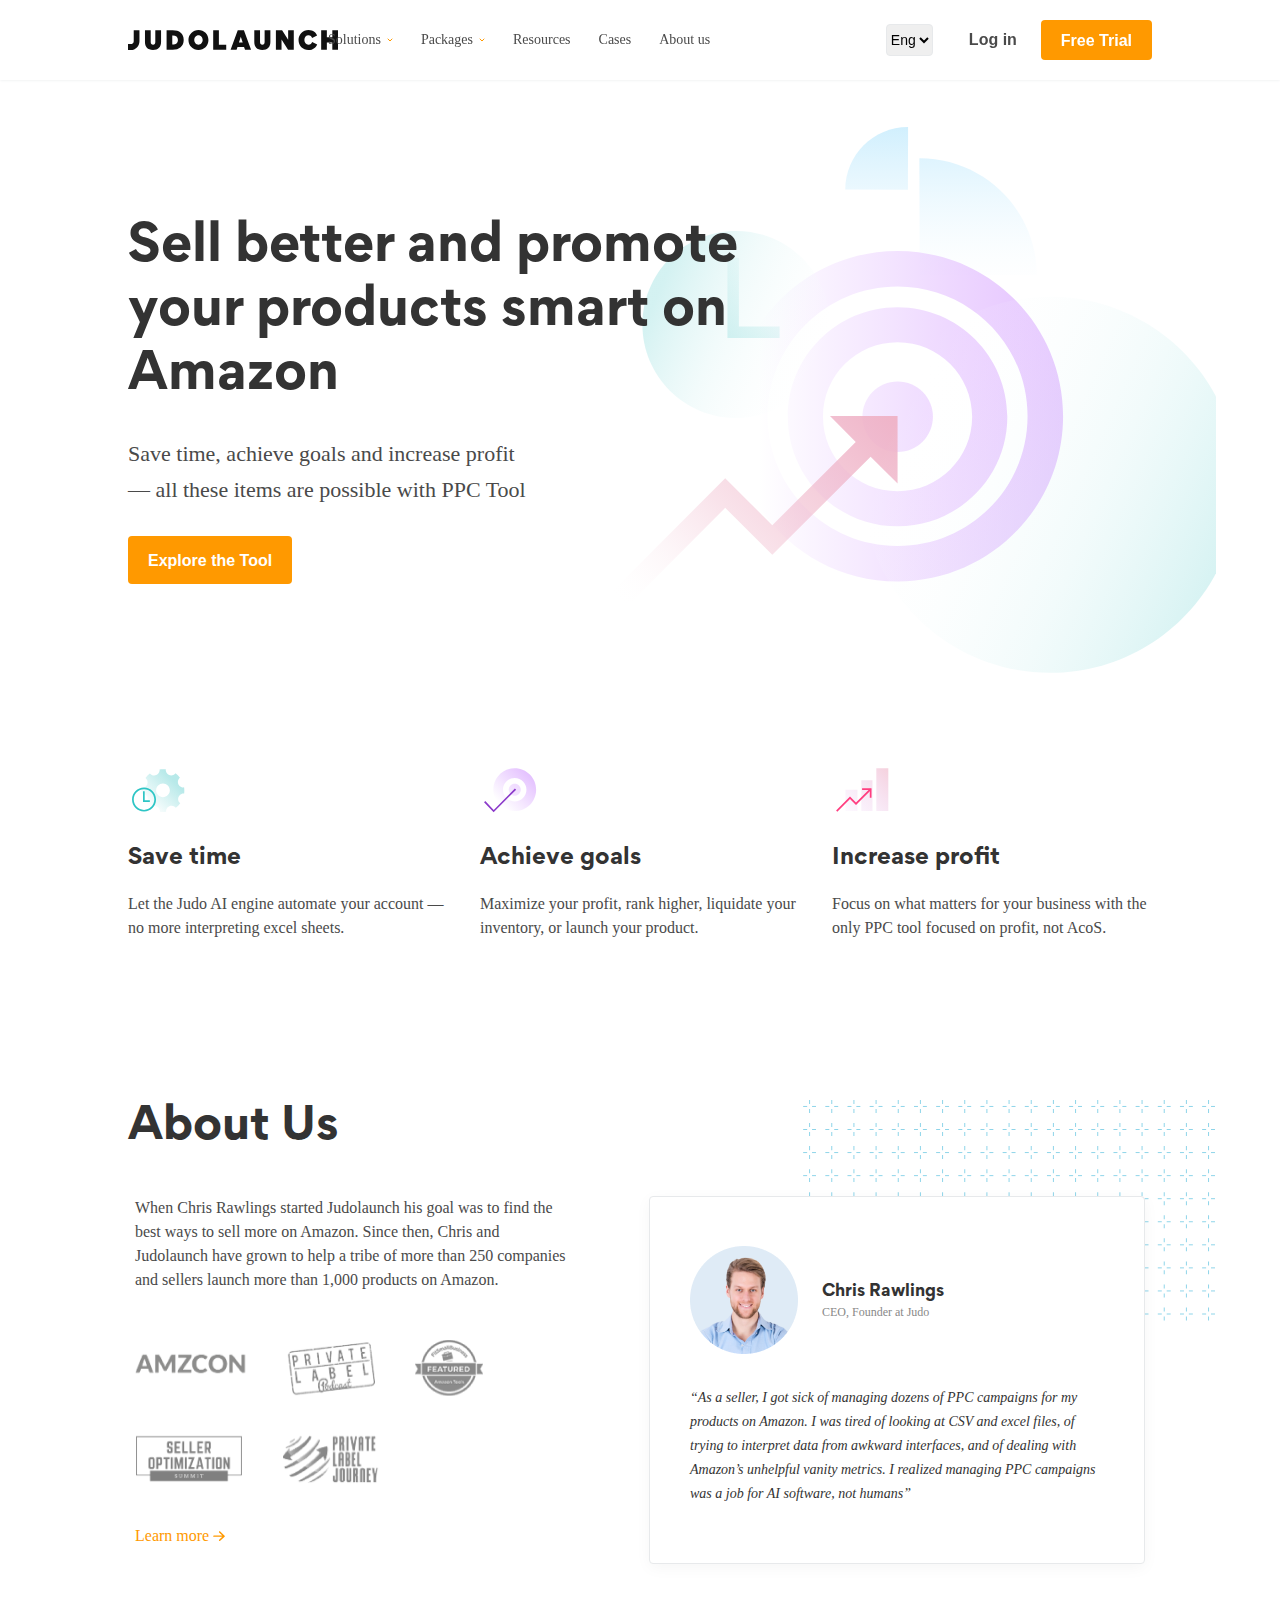
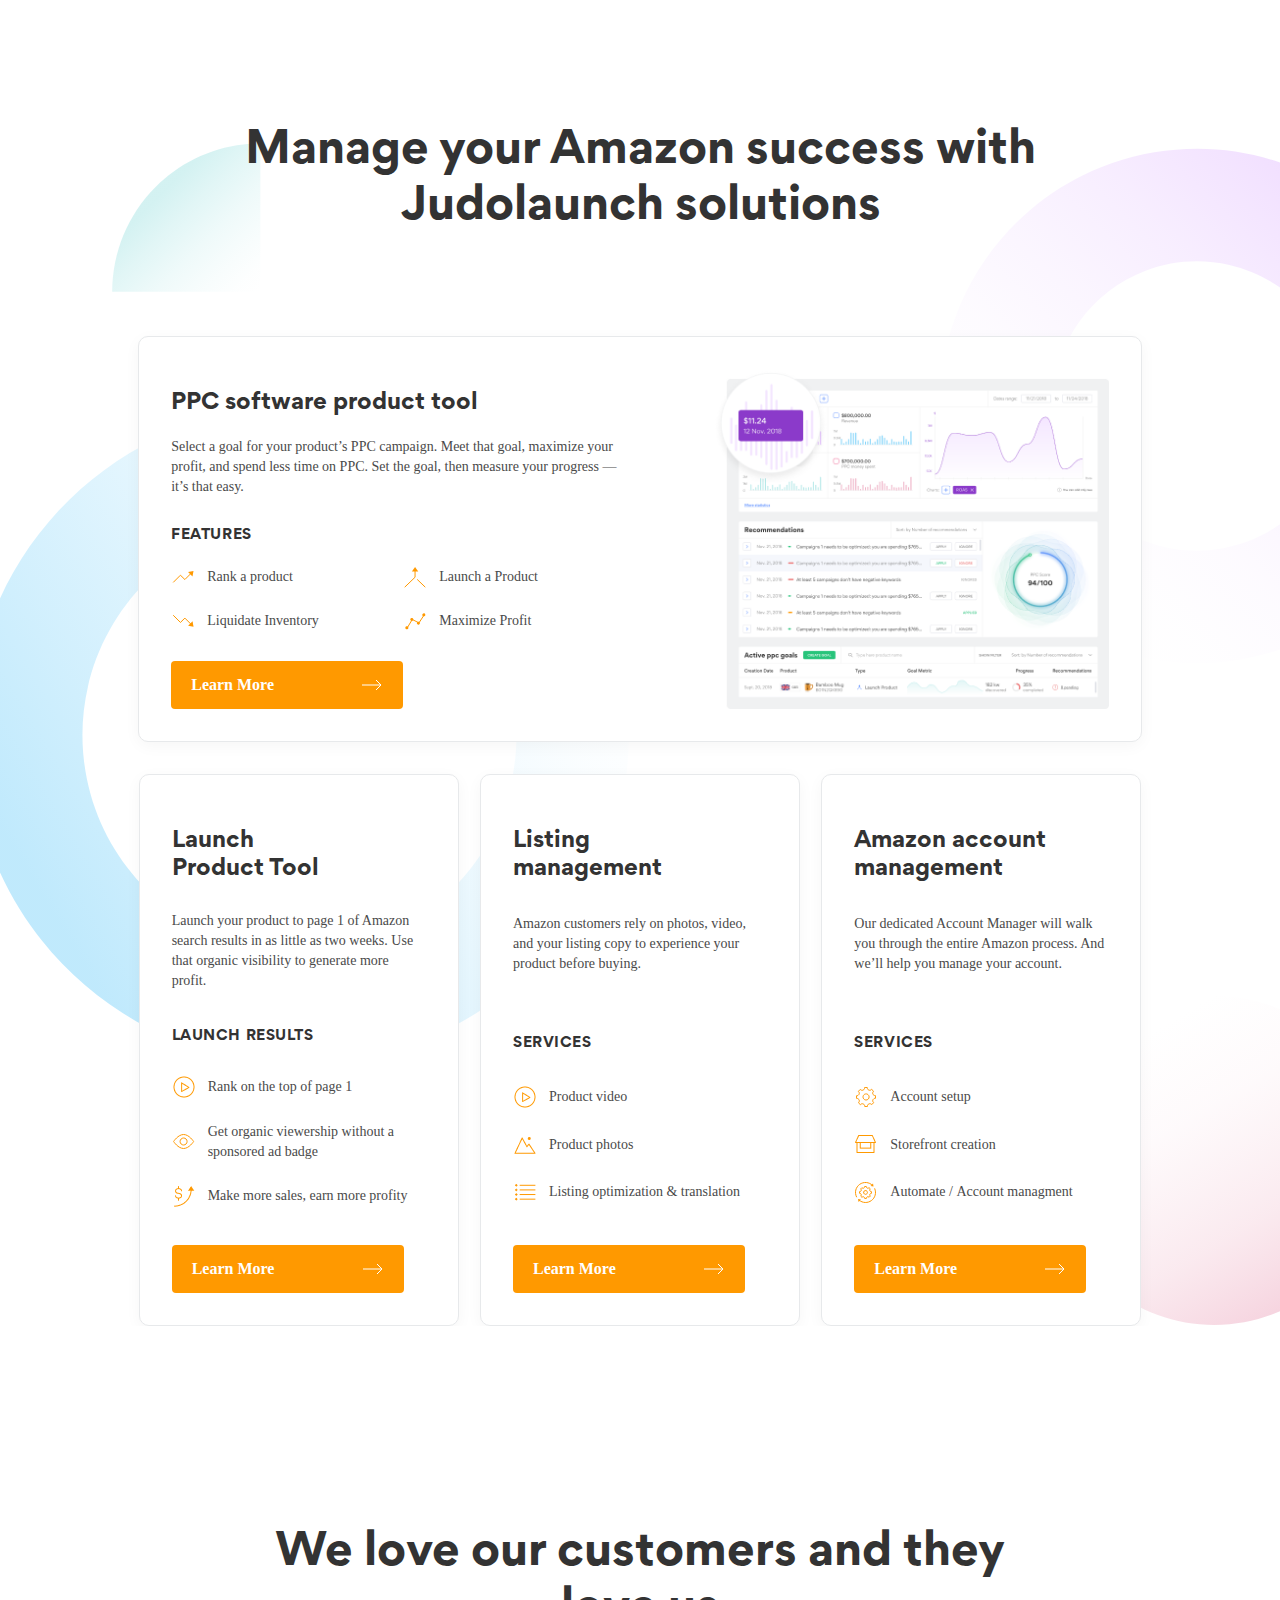
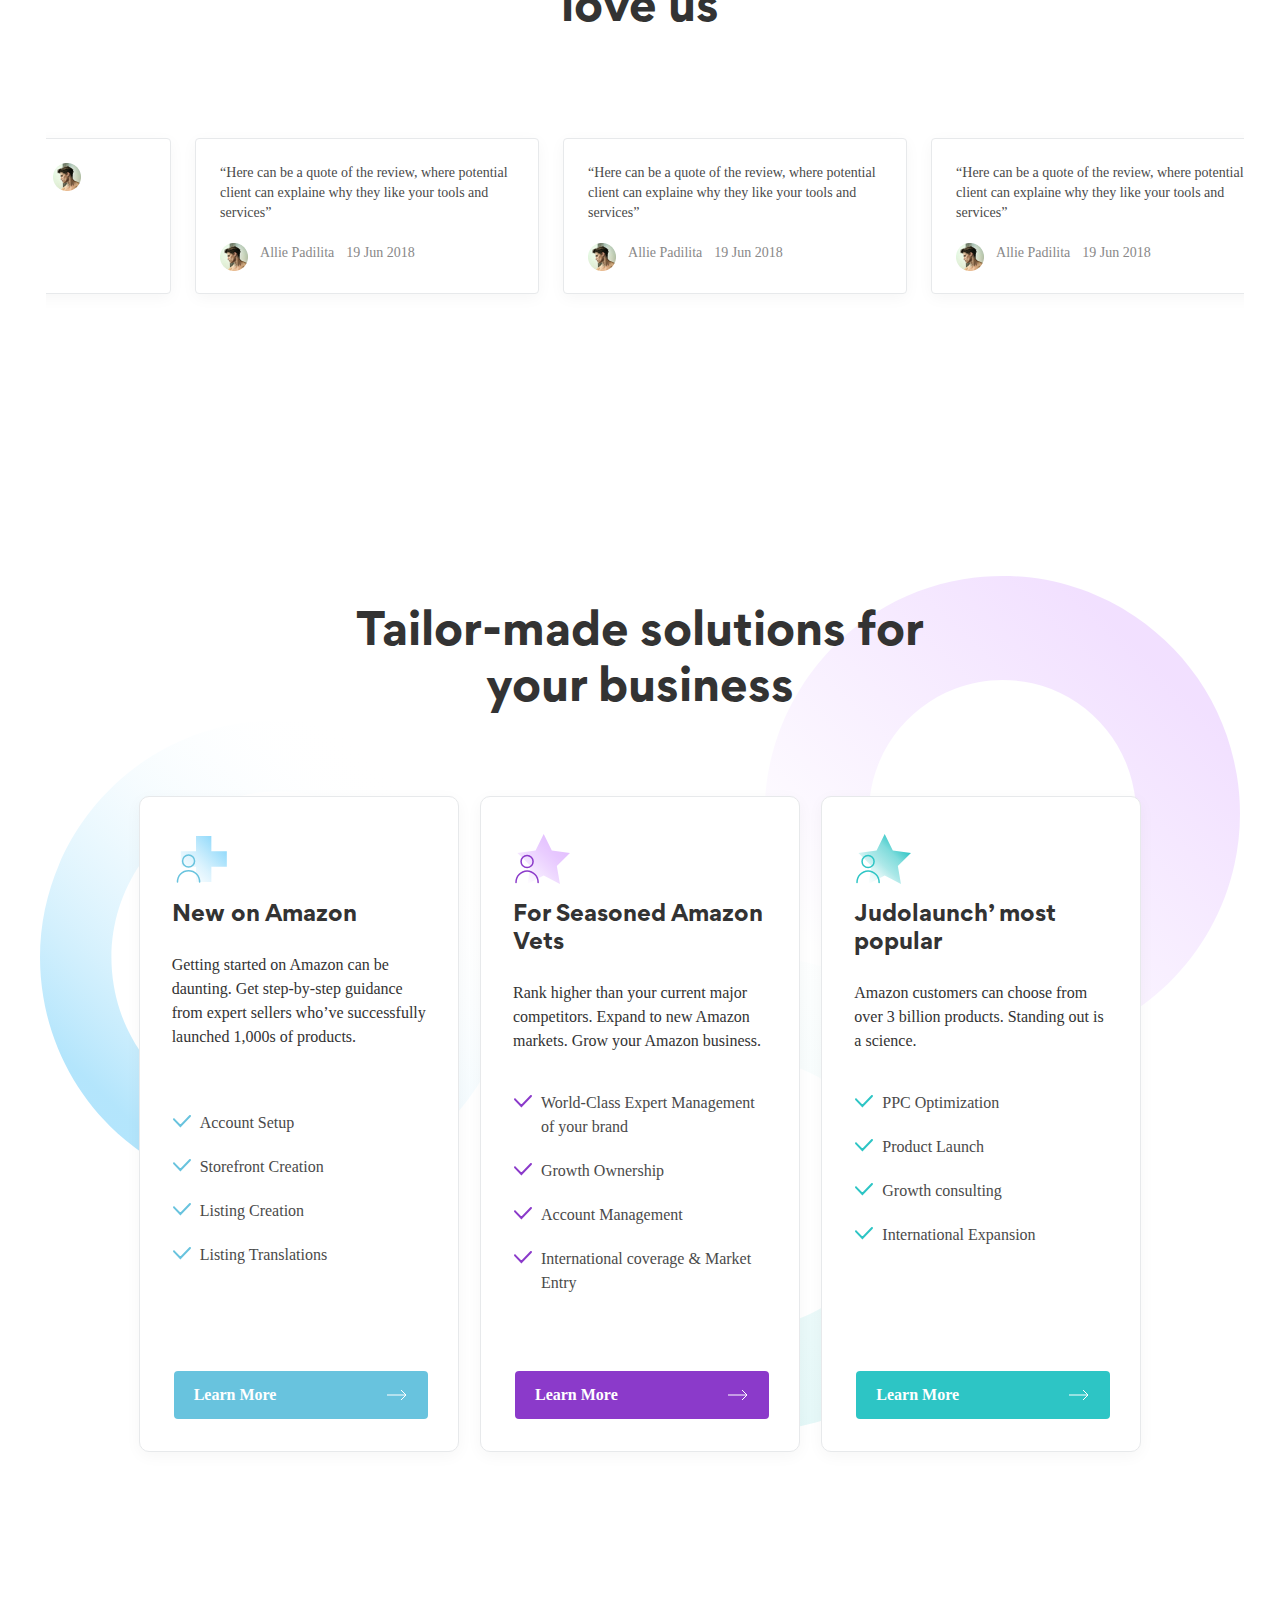
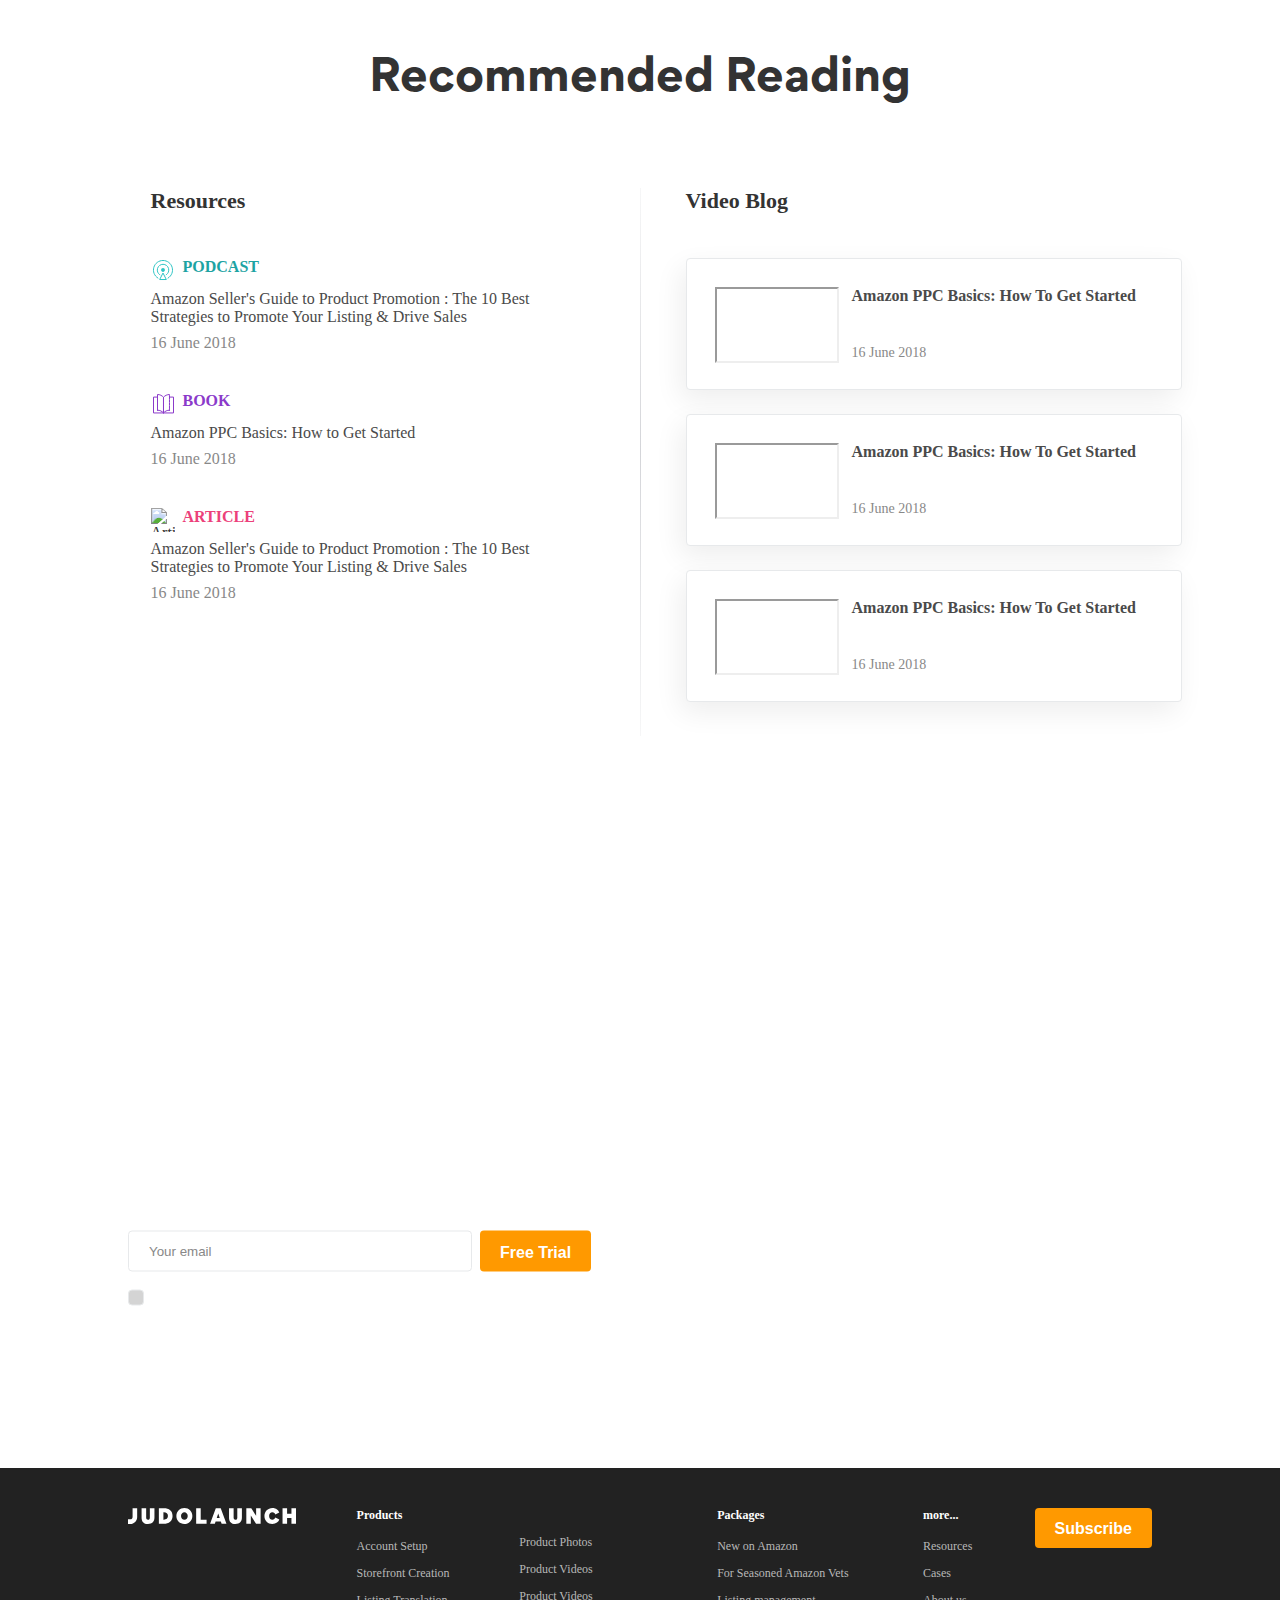
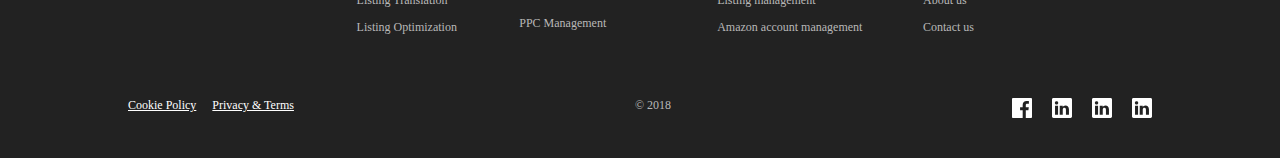
==== commit 61c6b303: "Site markup finished" ====
--- a/index.html
+++ b/index.html
@@ -47,12 +47,12 @@
                 </select>
               </li>
 
-              <li id='login-btn'>
-                <button type="button" name="login-btn">Log in</button>
-              </li>
-
-              <li id="trial-btn">
-                <button type="button" name="trial-btn">Free Trial</button>
+              <li class='login-btn'>
+                <button class="trial-btn" type="button" name="login-btn">Log in</button>
+              </li>
+
+              <li class="trial-btn">
+                <button class="trial-btn" type="button" name="trial-btn">Free Trial</button>
               </li>
             </ul>
           </div>
@@ -126,7 +126,7 @@
 
     <section class="amazon-tools">
       <h1 id="tools-header">Manage your Amazon success with Judolaunch solutions</h1>
-      <img id="bg-img3" src="src\bg-pic3.svg" alt="Background Image 3">
+      <!-- <img id="bg-img3" src="src\bg-pic3.svg" alt="Background Image 3"> -->
       <div class="wrapper">
 
         <article class="ppc-tool">
@@ -162,7 +162,7 @@
 
         <section class="three-in-row">
           <article class="three-cards">
-            <h1 class="ppc-header">Launch Product Tool</h1>
+            <h1 class="ppc-header">Launch <br>Product Tool</h1>
             <p class="ppc-desc">Launch your product to page 1 of Amazon search results in as little as two weeks. Use that organic visibility to generate more profit. </p>
             <h2 class="ppc-secondary-header">Launch Results</h2>
             <div class="features-list">
@@ -186,7 +186,7 @@
           </article>
 
           <article class="three-cards">
-            <h1 class="ppc-header">Listing management</h1>
+            <h1 class="ppc-header">Listing <br>management</h1>
             <p class="ppc-desc">Amazon customers rely on photos, video, and your listing copy to experience your product before buying.</p>
             <h2 class="ppc-secondary-header">Services</h2>
             <div class="features-list">
@@ -238,7 +238,7 @@
     </section>
 
     <section class="feedback">
-      <img id="bg-img4" src="src\bg-pic4.svg" alt="Background Image 4">
+      <!-- <img id="bg-img4" src="src\bg-pic4.svg" alt="Background Image 4"> -->
       <h1 id="feedback-header">We love our customers and they love us</h1>
       <div class="wrapper">
         <section class="feedback-cards">
@@ -440,6 +440,148 @@
       </div>
     </section>
 
+    <section class="recommended">
+      <h1 id="recommended-header">Recommended Reading</h1>
+      <div class="wrapper">
+        <div class="resources">
+          <h2>Resources</h2>
+          <div class="res-link podcast">
+            <img src="src\ic_Podcast.svg" alt="Podcast Icon">
+            <p class="res-name" style="color: #1DA3A3">Podcast</p>
+            <a href="#">Amazon Seller's Guide to Product Promotion : The 10 Best Strategies to Promote Your Listing & Drive Sales</a>
+            <p>16 June 2018</p>
+          </div>
+
+          <div class="res-link Book">
+            <img src="src\ic_Book.svg" alt="Book Icon">
+            <p class="res-name" style="color: #8B3ACA">Book</p>
+            <a href="#">Amazon PPC Basics: How to Get Started</a>
+            <p>16 June 2018</p>
+          </div>
+
+          <div class="res-link article">
+            <img src="src\ic_Article.svg" alt="Article Icon">
+            <p class="res-name" style="color: #EC407A" >Article</p>
+            <a href="#">Amazon Seller's Guide to Product Promotion : The 10 Best Strategies to Promote Your Listing & Drive Sales</a>
+            <p>16 June 2018</p>
+          </div>
+        </div>
+
+        <div class="vl"></div>
+
+        <div class="video-blog">
+          <div class="resources">
+            <h2>Video Blog</h2>
+            <div class="video-link">
+              <iframe width="124" height="76"
+                src="https://www.youtube.com/embed/DjnOtbqdYrY?controls=0">
+              </iframe>
+              <div class="video-link-text">
+                <a href="#">Amazon PPC Basics: How to Get Started</a>
+                <p>16 June 2018</p>
+              </div>
+            </div>
+
+            <div class="video-link">
+              <iframe width="124" height="76"
+                src="https://www.youtube.com/embed/DjnOtbqdYrY?controls=0">
+              </iframe>
+              <div class="video-link-text">
+                <a href="#">Amazon PPC Basics: How to Get Started</a>
+                <p>16 June 2018</p>
+              </div>
+            </div>
+
+            <div class="video-link">
+              <iframe width="124" height="76"
+                src="https://www.youtube.com/embed/DjnOtbqdYrY?controls=0">
+              </iframe>
+              <div class="video-link-text">
+                <a href="#">Amazon PPC Basics: How to Get Started</a>
+                <p>16 June 2018</p>
+              </div>
+            </div>
+
+          </div>
+        </div>
+      </div>
+    </section>
+
+    <section class="subscribtion">
+      <!-- <img id="bg-img6" src="src\bg-pic6.svg" alt="Background Image 6"> -->
+      <div class="wrapper">
+        <div class="try-ppc">
+          <h1>Try the PPC tool for free for 15 days</h1>
+          <p>Increase your revenue and spend less time on PPC with a no-risk 15-day free trial. </p>
+          <div class="email-form">
+            <input type="email" name="email" value="Your email" required>
+            <div class="trial-btn">
+              <button type="button" name="trial-btn">Free Trial</button>
+            </div>
+          </div>
+          <div class="terms">
+            <input type="checkbox" name="checkbox" value="">
+            <p>I agree with Judolaunch <a href="#"><u style="color: white">Terms and Service</u></a></p>
+          </div>
+        </div>
+      </div>
+    </section>
+
+    <footer>
+      <div class="wrapper">
+        <div class="footer-main">
+          <img src="src\footer-logo.svg" alt="JudoLaunch Logo">
+          <div class="products">
+            <ul>
+              <li><h4>Products</h4></li>
+              <li><a href="#">Account Setup</a></li>
+              <li><a href="#">Storefront Creation</a></li>
+              <li><a href="#">Listing Translation</a></li>
+              <li><a href="#">Listing Optimization</a></li>
+              <br>
+              <li><a href="#">Product Photos</a></li>
+              <li><a href="#">Product Videos</a></li>
+              <li><a href="#">Product Videos</a></li>
+              <li><a href="#">PPC Management</a></li>
+            </ul>
+          </div>
+          <div class="packages">
+            <ul>
+              <li><h4>Packages</h4></li>
+              <li><a href="#">New on Amazon</a></li>
+              <li><a href="#">For Seasoned Amazon Vets</a></li>
+              <li><a href="#">Listing management</a></li>
+              <li><a href="#">Amazon account management</a></li>
+            </ul>
+          </div>
+          <div class="more">
+            <ul>
+              <li><h4>more...</h4></li>
+              <li><a href="#">Resources</a></li>
+              <li><a href="#">Cases</a></li>
+              <li><a href="#">About us</a></li>
+              <li><a href="#">Contact us</a></li>
+            </ul>
+          </div>
+          <div class="trial-btn">
+            <button type="button" name="trial-btn">Subscribe</button>
+          </div>
+        </div>
+        <div class="footer-secondary">
+          <div class="policies">
+            <a href="#"><u>Cookie Policy</u></a>
+            <a href="#"><u>Privacy & Terms</u></a>
+          </div>
+          <p>© 2018</p>
+          <div class="socials">
+            <img src="src\fb-logo.svg" alt="Linkedin Link">
+            <img src="src\ln-logo.svg" alt="Linkedin Link">
+            <img src="src\ln-logo.svg" alt="Linkedin Link">
+            <img src="src\ln-logo.svg" alt="Linkedin Link">
+          </div>
+        </div>
+      </div>
+    </footer>
   </body>
   <script src="script.js" charset="utf-8"></script>
 </html>
--- a/style.css
+++ b/style.css
@@ -35,6 +35,7 @@
 
 body {
   font-family: 'Gordita Regular';
+  color: #333333;
 }
 
 /* Navigation */
@@ -78,6 +79,7 @@
 .align-right ul{
   display: flex;
   justify-content: flex-end;
+  gap: 24px;
 }
 
 .align-left li {
@@ -106,10 +108,10 @@
 .nav-settings a{
   font-size: 16px;
   line-height: 24px;
-  margin-left: 32px;
-}
-
-.nav-settings #trial-btn button{
+  margin-left: 0px;
+}
+
+.trial-btn button{
   font-style: normal;
   font-weight: bold;
   color: #FFF;
@@ -119,11 +121,11 @@
   border-radius: 4px;
   font-size: 16px;
   line-height: 24px;
-  margin-left: 24px;
+  margin-left: 0px;
   padding: 9px 20px 7px 20px;
 }
 
-.nav-settings #login-btn button{
+.login-btn button{
   font-style: normal;
   font-weight: bold;
   color: #4A4A4A;
@@ -132,7 +134,7 @@
   background: #FFF;
   font-size: 16px;
   line-height: 24px;
-  margin-left: 32px;
+  margin-left: 12px;
 }
 
 .nav-settings select {
@@ -221,6 +223,14 @@
   margin-right: 32px;
 }
 
+.amazon-tools {
+  overflow-x: hidden;
+  margin-bottom: 80px;
+  background-image: url("src/bg-pic3.svg");
+  background-repeat: no-repeat;
+  background-size: cover;
+}
+
 .about-us{
   margin-top: 160px;
 }
@@ -341,7 +351,7 @@
 
 .amazon-tools .wrapper {
   display: flex;
-  justify-content: space-between;
+  justify-content: center;
   flex-flow: wrap;
 }
 
@@ -374,8 +384,8 @@
   box-shadow: 0px 4px 16px rgba(0, 0, 0, 0.04);
   border-radius: 10px;
   display: flex;
-  justify-content: space-around;
-  max-width: 100%;
+  justify-content: space-between;
+  max-width: 98%;
   margin-top: 80px;
   margin-bottom: 32px;
   flex-grow: 3;
@@ -402,7 +412,7 @@
 
 
 .ppc-secondary-header {
-  font-family: 'Gordita Medium';
+  font-family: 'Gordita Bold';
   font-size: 14px;
   line-height: 20px;
   letter-spacing: 0.04em;
@@ -536,15 +546,10 @@
 .feedback {
   overflow-x: hidden;
   margin-bottom: 80px;
-}
-
-#bg-img4 {
-  z-index: -2;
-  position: absolute;
-  margin-top: -30px;
-  width: 1200px;
-  left: calc(50vw - 600px);
-  text-align: center;
+  background-image: url("src/bg-pic4.svg");
+  background-repeat: no-repeat;
+  background-attachment: fixed;
+  background-size: cover;
 }
 
 #feedback-header {
@@ -554,9 +559,6 @@
   font-family: 'Gordita Bold';
   font-size: 44px;
   line-height: 56px;
-  background: -webkit-linear-gradient(#cfcfcf, #6e6d6d);
-  -webkit-background-clip: text;
-  -webkit-text-fill-color: transparent;
   margin: 0 auto 20px auto;
   padding-top: 120px;
 }
@@ -709,3 +711,272 @@
 .benefit-item p {
   max-width: 228px;
 }
+
+
+.recommended .wrapper {
+  display: flex;
+  justify-content: space-around;
+}
+
+#recommended-header {
+  width: 100%;
+  height: auto;
+  text-align: center;
+  font-family: 'Gordita Bold';
+  font-size: 44px;
+  line-height: 56px;
+  margin: 0 auto 80px auto;
+  padding-top: 120px;
+}
+
+.resources {
+  width: 444px;
+  margin-bottom: 120px;
+}
+
+.resources > * {
+  display: flex;
+  gap: 8px;
+}
+
+.recommended h2 {
+    width: auto;
+    margin-bottom: 44px;
+    font-weight: bold;
+    font-size: 22px;
+}
+
+.res-link {
+  width: 440px;
+  flex-wrap: wrap;
+  margin-bottom: 40px;
+}
+
+.res-link img{
+  width: 24px;
+  height: 24px;
+}
+
+.res-name {
+  text-transform: uppercase;
+  width: 400px;
+  font-weight: bold;
+}
+
+.res-link a {
+  width: 100%;
+}
+
+.res-link :last-child {
+  color: #888888;
+}
+
+.recommended .vl {
+  height: 548px;
+  width: 1px;
+  background: linear-gradient(359.94deg, rgba(212, 213, 217, 0.2) 0%, #D4D5D9 51.93%, rgba(212, 213, 217, 0.2) 100%);
+}
+
+.video-link {
+  width: 496px;
+  height: 132px;
+  margin-bottom: 24px;
+  flex-direction: column;
+  flex-wrap: wrap;
+
+  background: #FFFFFF;
+  border: 1px solid #E7E9EB;
+  box-sizing: border-box;
+  box-shadow: -5px 10px 28px rgba(0, 0, 0, 0.07);
+  border-radius: 4px;
+  padding: 28px;
+}
+
+.video-link-text {
+  width: 296px;
+  height: 76px;
+  display: flex;
+  flex-direction: column;
+  justify-content: space-between;
+}
+
+.video-link-text a {
+  width: 296px;
+  text-transform: capitalize;
+  font-weight: bold;
+  font-size: 16px;
+
+    /* border: solid red 2px; */
+}
+
+.video-link iframe {
+  /* flex: 1 1 76px; */
+  height: 76px;
+  width: 124px;
+}
+
+.video-link-text :last-child {
+  font-size: 14px;
+  color: #888888;
+}
+
+#bg-img6 {
+  z-index: -2;
+  position: absolute;
+  width: 1200px;
+  left: calc(50vw - 600px);
+  text-align: center;
+}
+
+.subscribtion {
+  height: 646px;
+  position: relative;
+  background-image: url("src/bg-pic6.svg");
+  background-repeat: no-repeat;
+  background-attachment: fixed;
+  background-size: cover;
+}
+
+.try-ppc {
+  display: flex;
+  text-align: left;
+  width: 496px;
+  flex-direction: column;
+  color: white;
+  align-items: baseline;
+  margin: 0;
+  position: absolute;
+  top: 50%;
+  -ms-transform: translateY(-50%);
+  transform: translateY(-50%);
+}
+
+.try-ppc div {
+  display: flex;
+}
+
+.try-ppc h1 {
+  font-weight: bold;
+  font-size: 44px;
+  line-height: 56px;
+}
+
+.try-ppc > p {
+  margin-top: 28px;
+  font-size: 16px;
+  line-height: 24px;
+  width: 408px;
+}
+
+.email-form {
+  width: 496px;
+  margin-top: 60px;
+}
+
+.email-form input[type=email] {
+  width: 344px;
+  padding: 12px 20px;
+  border: 1px solid #E7E9EB;
+  box-sizing: border-box;
+  border-radius: 4px;
+  color: #888888;
+}
+
+.email-form .trial-btn button{
+  margin-left: 8px;
+}
+
+.terms {
+  overflow: hidden;
+  margin-top: 16px;
+  gap: 4px;
+}
+
+ .terms input[type=checkbox]  {
+  width: 16px;
+  height: 16px;
+  border: 1px solid #E7E9EB;
+  border-radius: 4px;
+  background: rgba(40,40,40,0.2);
+  color:black;
+  -webkit-appearance: none;
+  -moz-appearance: none;
+  appearance: none;
+  margin: 2px 0 2px 0;
+}
+
+.terms input[type=checkbox]:checked {
+    background: rgba(255, 153, 0, 1);
+}
+
+.terms p {
+  font-size: 14px;
+  line-height: 20px;
+}
+
+footer {
+  background-color: #222222;
+  color: #FFFFFF;
+  font-size: 12px;
+  padding: 40px 128px;
+}
+
+.footer-main {
+  display: flex;
+  justify-content: space-between;
+  flex-wrap: wrap;
+  align-items: flex-start;
+}
+.footer-main a {
+  color: #B8B8B8
+}
+
+.footer-main img {
+  position: relative;
+  align
+}
+
+.products ul, .packages ul, .more ul{
+  display: flex;
+  flex-direction: column;
+  flex-wrap: wrap;
+  gap: 12px;
+  height: 150px;
+}
+
+.products h4, .packages h4, .more h4{
+margin-bottom: 4px;
+}
+
+.products {
+  flex-basis: auto;
+  width: 300px;
+  min-width: 140px;
+}
+
+.products ul br {
+  display: block; /* makes it have a width */
+  content: ""; /* clears default height */
+  margin-top: 24px; /* change this to whatever height you want it */
+}
+
+.footer-secondary {
+  margin-top: 40px;
+  display: flex;
+  justify-content: space-between;
+  color: #B8B8B8;
+}
+
+.policies {
+  display: flex;
+  gap: 16px;
+}
+
+.policies a {
+  color: white;
+}
+
+.socials {
+  display: flex;
+  gap: 20px;
+}
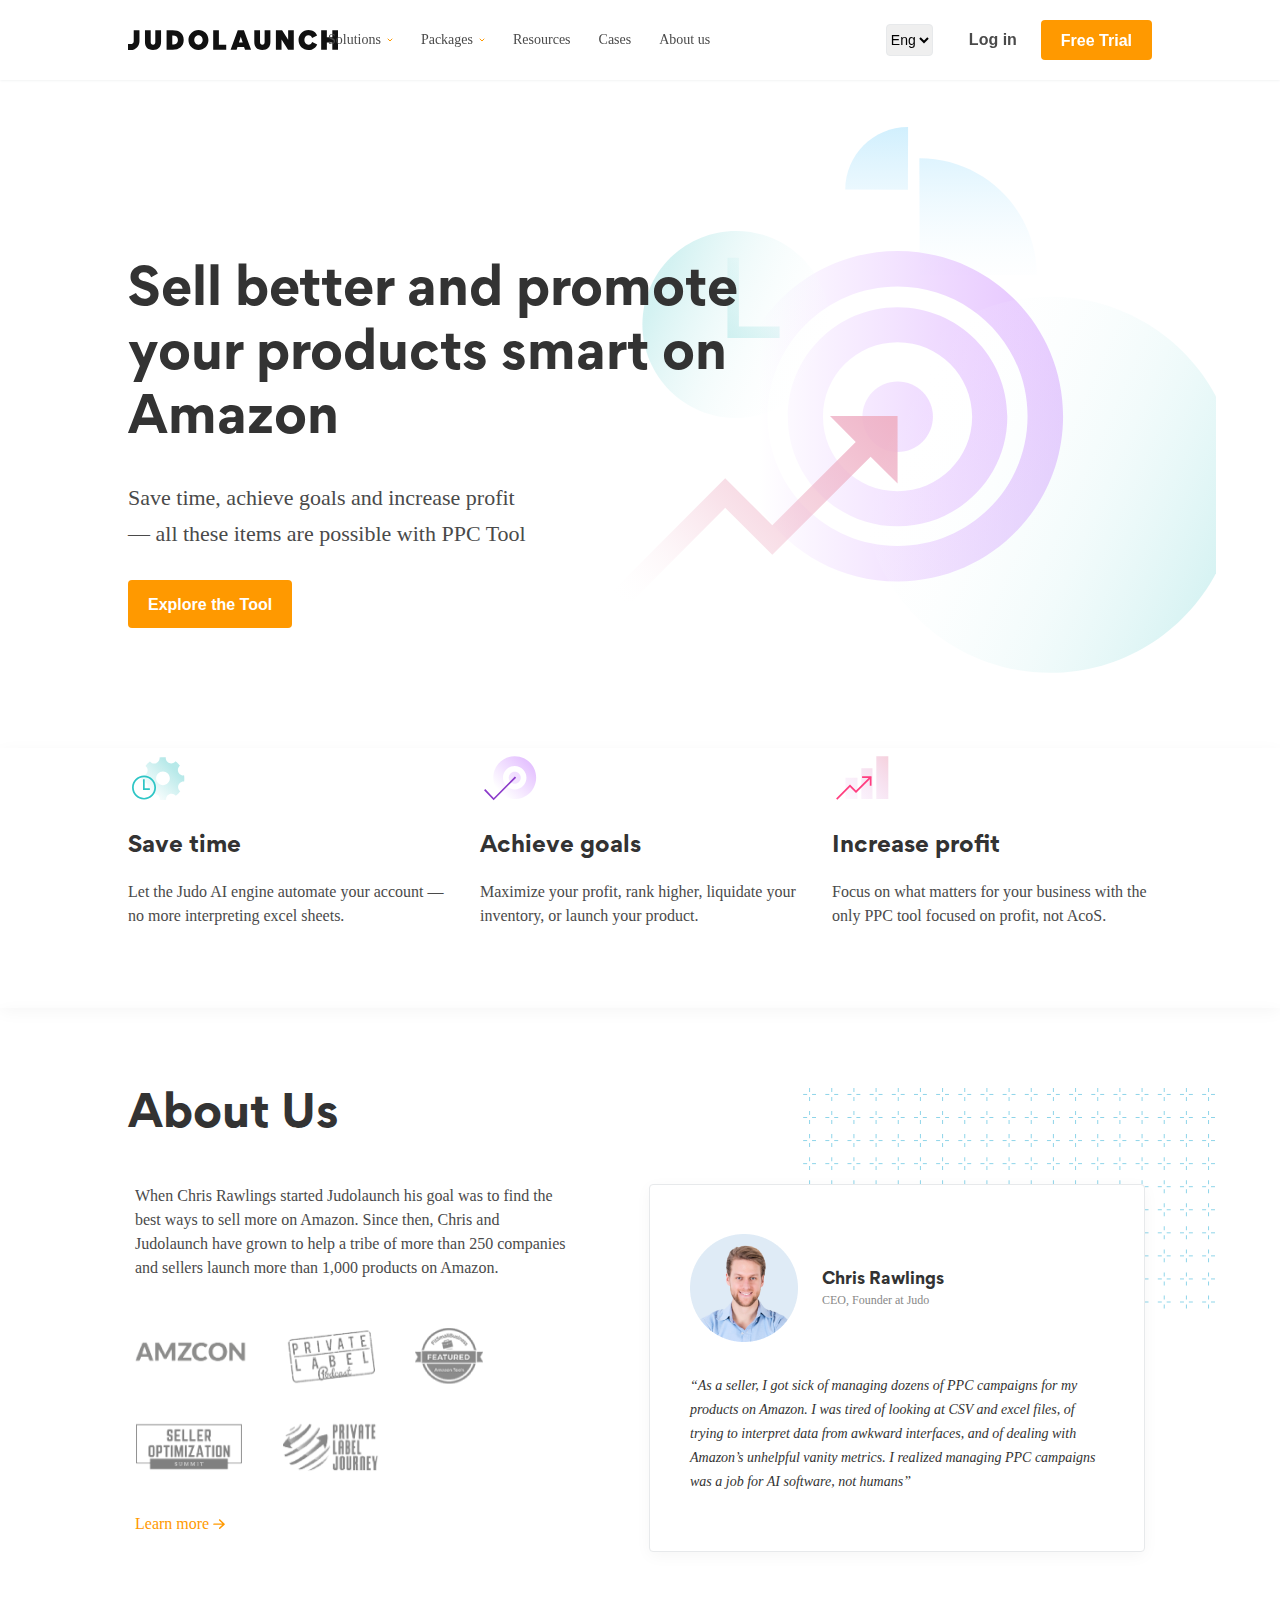
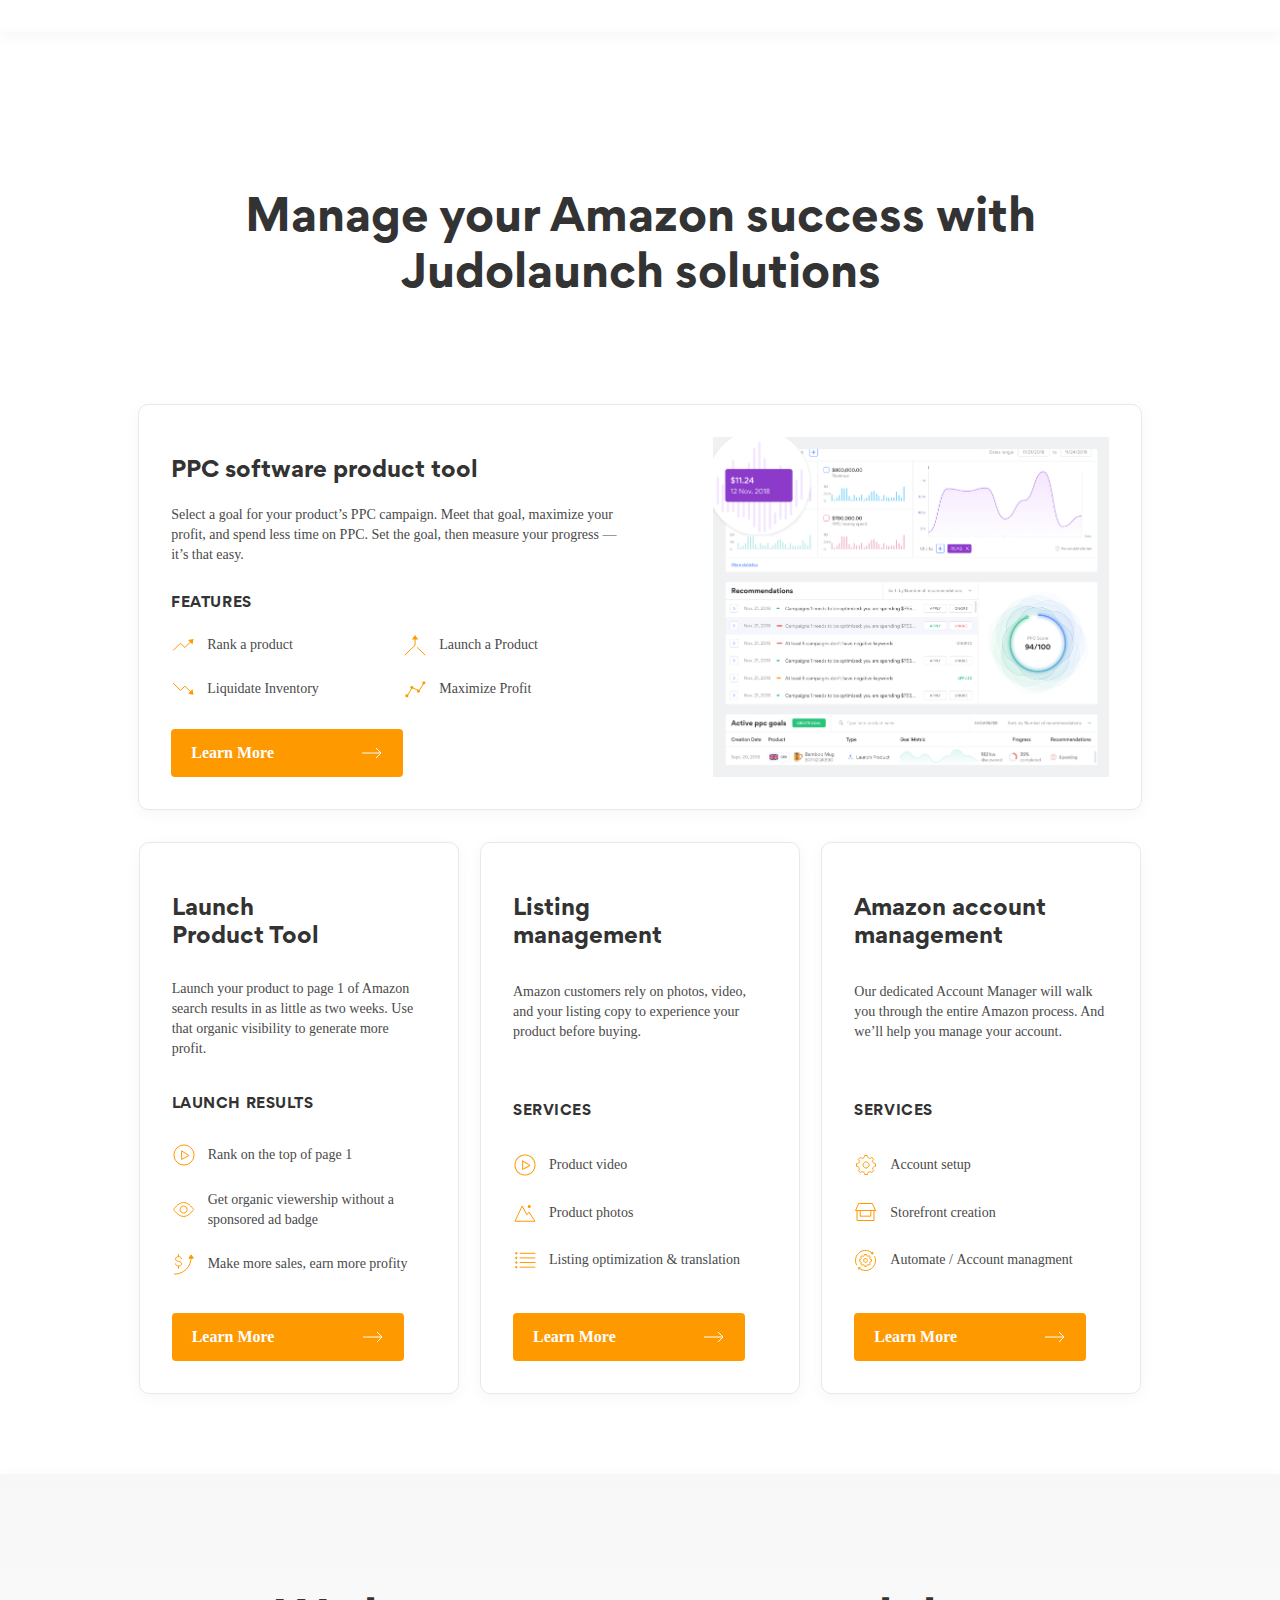
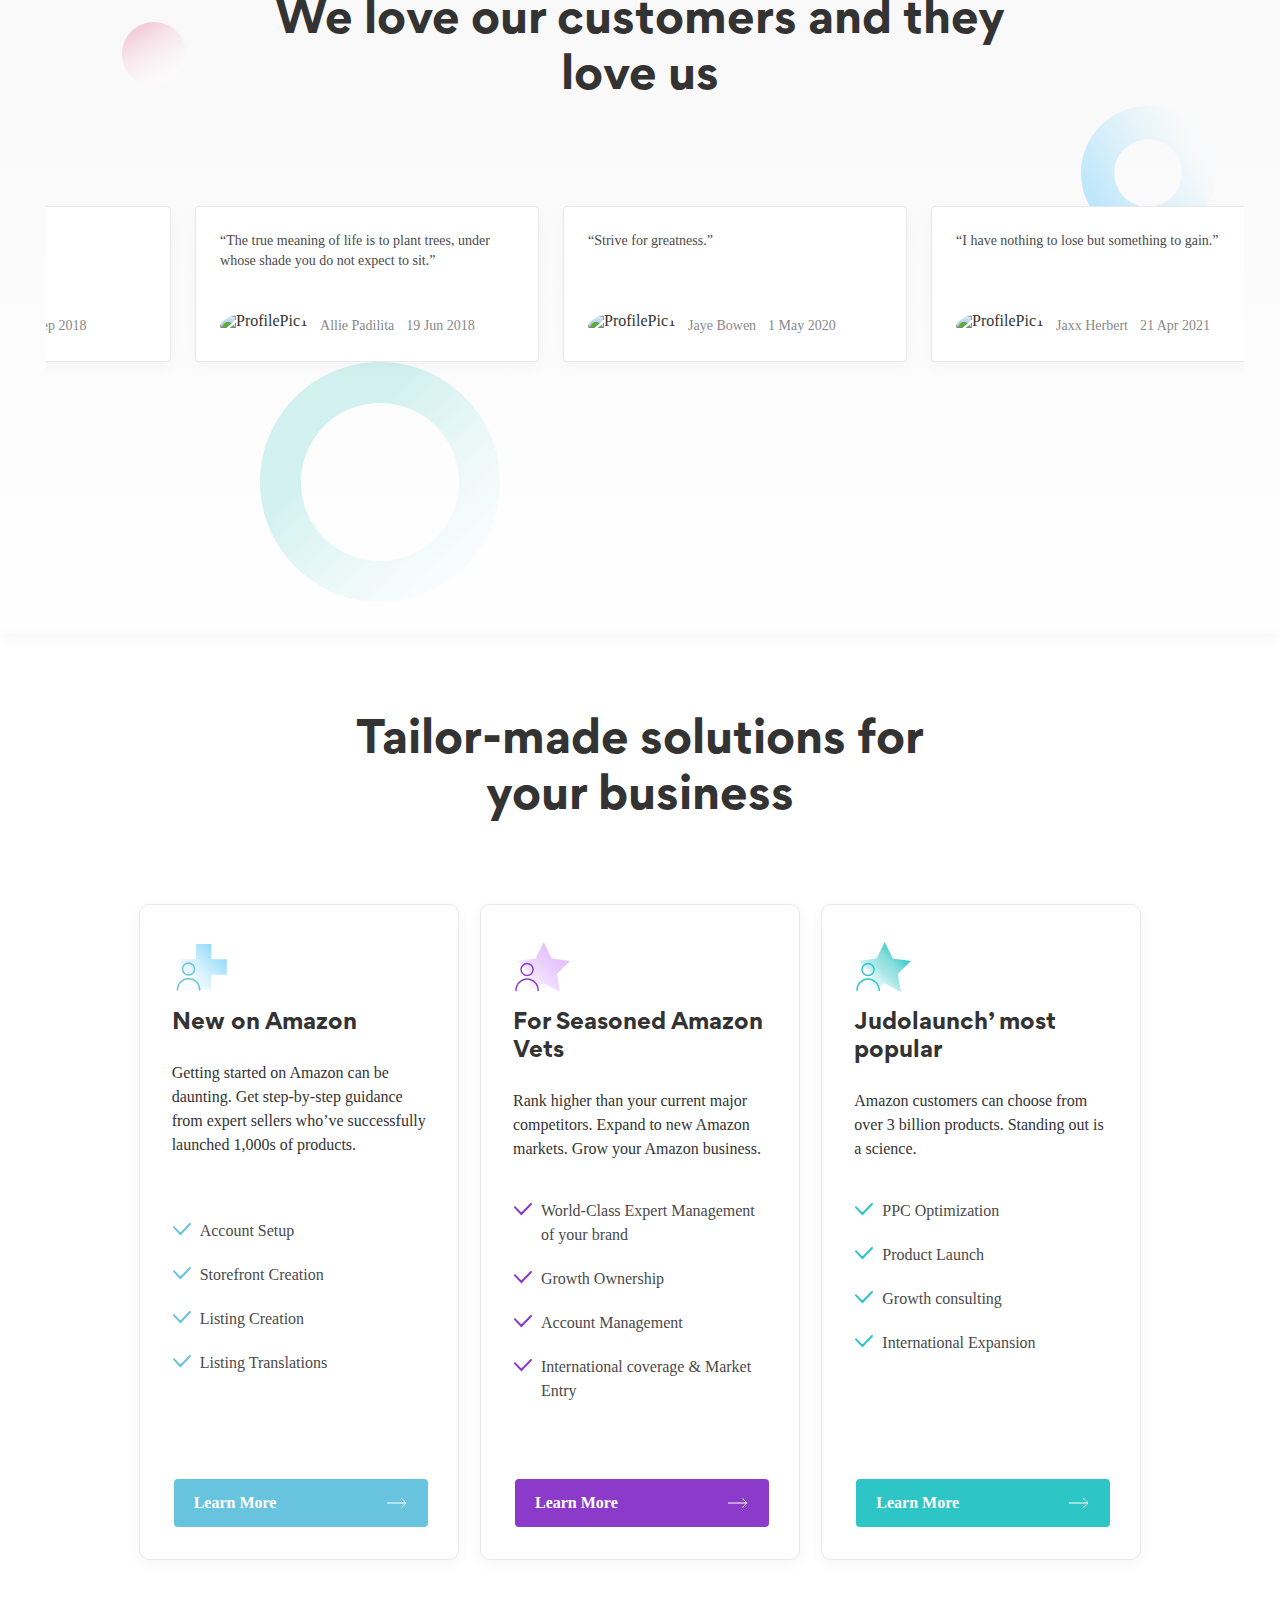
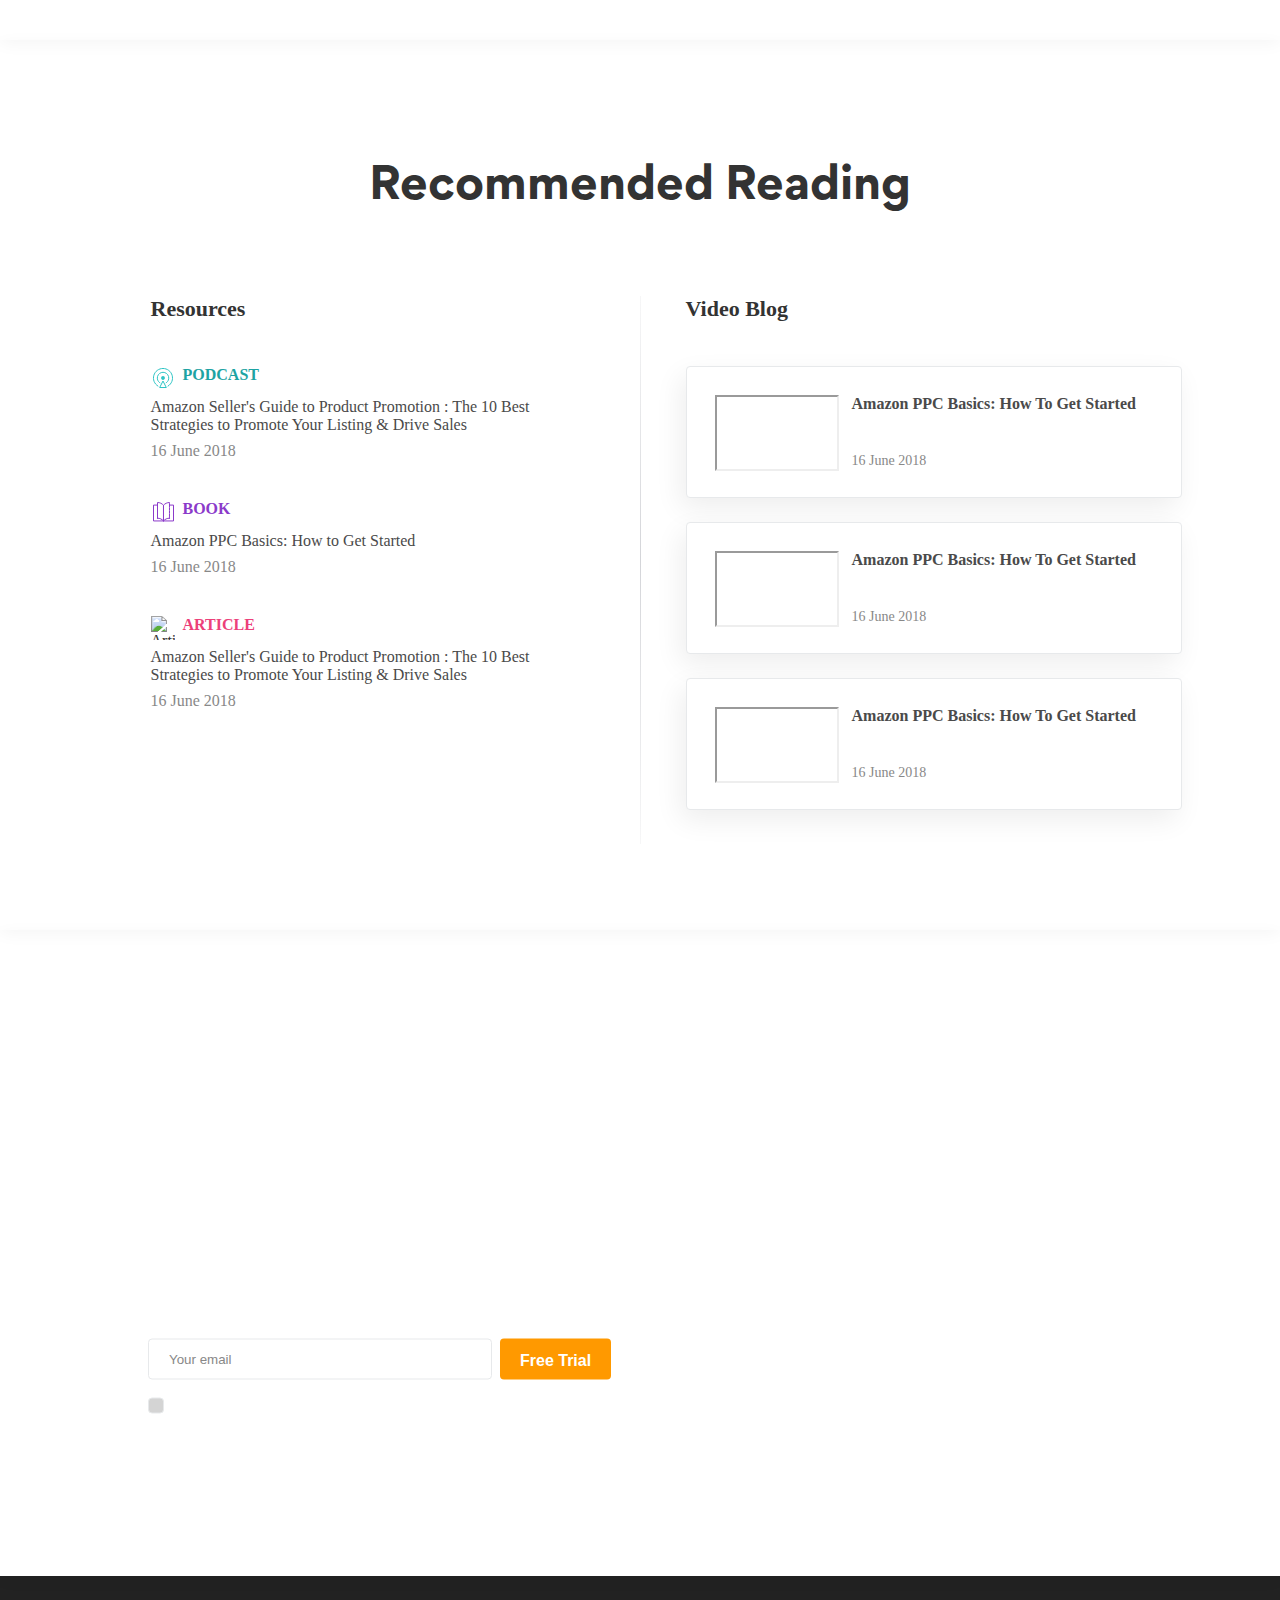
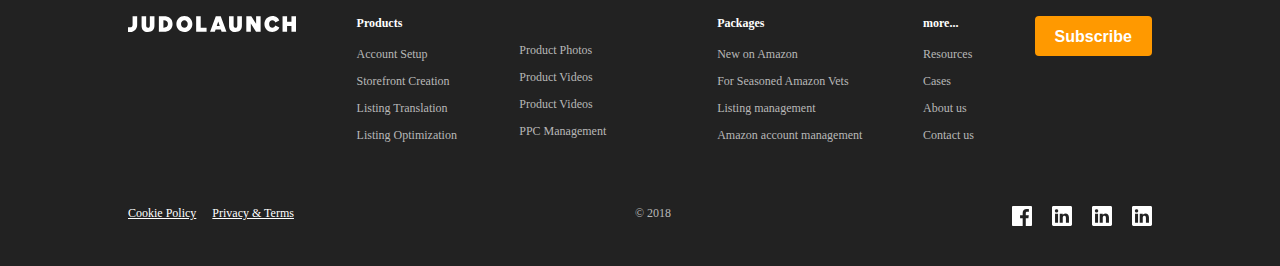
==== commit e76875f4: "Final markup fix (pre-adaptive)" ====
--- a/index.html
+++ b/index.html
@@ -167,7 +167,7 @@
             <h2 class="ppc-secondary-header">Launch Results</h2>
             <div class="features-list">
               <div class="feature-item">
-                <img src="src\ic_play.png" alt="Rank Icon">
+                <img src="src\ic_play.svg" alt="Rank Icon">
                 <p>Rank on the top of page 1</p>
               </div>
               <div class="feature-item">
@@ -175,7 +175,7 @@
                 <p>Get organic viewership without a sponsored ad badge</p>
               </div>
               <div class="feature-item">
-                <img src="src\ic_arrow up.png" alt="Arrow Up Icon">
+                <img src="src\ic_arrow up.svg" alt="Arrow Up Icon">
                 <p>Make more sales, earn more profity</p>
               </div>
             </div>
@@ -195,7 +195,7 @@
                 <p>Product video</p>
               </div>
               <div class="feature-item">
-                <img src="src\ic_picture.png" alt="Picture Icon">
+                <img src="src\ic_picture.svg" alt="Picture Icon">
                 <p>Product photos</p>
               </div>
               <div class="feature-item">
@@ -219,7 +219,7 @@
                 <p>Account setup</p>
               </div>
               <div class="feature-item">
-                <img src="src\ic_home.png" alt="House Icon">
+                <img src="src\ic_home.svg" alt="House Icon">
                 <p>Storefront creation</p>
               </div>
               <div class="feature-item">
@@ -244,102 +244,102 @@
         <section class="feedback-cards">
           <div class="first-row">
             <div class="card">
-              <p class="feedback-quote">“Here can be a quote of the review, where potential client can explaine why they like your tools and services”</p>
-              <img src="src\profile1.png" alt="ProfilePic1">
+              <p class="feedback-quote">“Wow! This website is amazing!”</p>
+              <img src="https://i.pravatar.cc/50?img=6" alt="ProfilePic1">
+              <p>Dominique Singh</p>
+              <p>19 Jan 2019</p>
+            </div>
+
+            <div class="card">
+              <p class="feedback-quote">“Turn your wounds into wisdom”</p>
+              <img src="https://i.pravatar.cc/50?img=12" alt="ProfilePic1">
+              <p>Bri Jones</p>
+              <p>21 Sep 2018</p>
+            </div>
+
+            <div class="card">
+              <p class="feedback-quote">“The true meaning of life is to plant trees, under whose shade you do not expect to sit.”</p>
+              <img src="https://i.pravatar.cc/50?img=16" alt="ProfilePic1">
               <p>Allie Padilita</p>
               <p>19 Jun 2018</p>
             </div>
 
             <div class="card">
-              <p class="feedback-quote">“Wow! This website is amazing!”</p>
-              <img src="src\profile1.png" alt="ProfilePic1">
-              <p>Allie Padilita</p>
-              <p>19 Jun 2018</p>
-            </div>
-
-            <div class="card">
-              <p class="feedback-quote">“Here can be a quote of the review, where potential client can explaine why they like your tools and services”</p>
-              <img src="src\profile1.png" alt="ProfilePic1">
-              <p>Allie Padilita</p>
-              <p>19 Jun 2018</p>
-            </div>
-
-            <div class="card">
-              <p class="feedback-quote">“Here can be a quote of the review, where potential client can explaine why they like your tools and services”</p>
-              <img src="src\profile1.png" alt="ProfilePic1">
-              <p>Allie Padilita</p>
-              <p>19 Jun 2018</p>
-            </div>
-
-            <div class="card">
-              <p class="feedback-quote">“Here can be a quote of the review, where potential client can explaine why they like your tools and services”</p>
-              <img src="src\profile1.png" alt="ProfilePic1">
-              <p>Allie Padilita</p>
-              <p>19 Jun 2018</p>
-            </div>
-
-            <div class="card">
-              <p class="feedback-quote">“Here can be a quote of the review, where potential client can explaine why they like your tools and services”</p>
-              <img src="src\profile1.png" alt="ProfilePic1">
-              <p>Allie Padilita</p>
-              <p>19 Jun 2018</p>
-            </div>
-
-            <div class="card">
-              <p class="feedback-quote">“Here can be a quote of the review, where potential client can explaine why they like your tools and services”</p>
-              <img src="src\profile1.png" alt="ProfilePic1">
-              <p>Allie Padilita</p>
-              <p>19 Jun 2018</p>
+              <p class="feedback-quote">“Strive for greatness.”</p>
+              <img src="https://i.pravatar.cc/50?img=17" alt="ProfilePic1">
+              <p>Jaye Bowen</p>
+              <p>1 May 2020</p>
+            </div>
+
+            <div class="card">
+              <p class="feedback-quote">“I have nothing to lose but something to gain.”</p>
+              <img src="https://i.pravatar.cc/50?img10" alt="ProfilePic1">
+              <p>Jaxx Herbert</p>
+              <p>21 Apr 2021</p>
+            </div>
+
+            <div class="card">
+              <p class="feedback-quote">“The meaning of life is to give life meaning.”</p>
+              <img src="https://i.pravatar.cc/50?img=9" alt="ProfilePic1">
+              <p>Jayce Li</p>
+              <p>30 Aug 2018</p>
+            </div>
+
+            <div class="card">
+              <p class="feedback-quote">“White is not always light and black is not always dark.”</p>
+              <img src="https://i.pravatar.cc/50?img=2" alt="ProfilePic1">
+              <p>Izabelle Guerrero</p>
+              <p>2 Jun 2020</p>
             </div>
           </div>
           <div class="second-row">
             <div class="card">
-              <p class="feedback-quote">“Here can be a quote of the review, where potential client can explaine why they like your tools and services”</p>
-              <img src="src\profile1.png" alt="ProfilePic1">
-              <p>Allie Padilita</p>
-              <p>19 Jun 2018</p>
-            </div>
-
-            <div class="card">
-              <p class="feedback-quote">“Here can be a quote of the review, where potential client can explaine why they like your tools and services”</p>
-              <img src="src\profile1.png" alt="ProfilePic1">
-              <p>Allie Padilita</p>
-              <p>19 Jun 2018</p>
-            </div>
-
-            <div class="card">
-              <p class="feedback-quote">“Here can be a quote of the review, where potential client can explaine why they like your tools and services”</p>
-              <img src="src\profile1.png" alt="ProfilePic1">
-              <p>Allie Padilita</p>
-              <p>19 Jun 2018</p>
-            </div>
-
-            <div class="card">
-              <p class="feedback-quote">“Here can be a quote of the review, where potential client can explaine why they like your tools and services”</p>
-              <img src="src\profile1.png" alt="ProfilePic1">
-              <p>Allie Padilita</p>
-              <p>19 Jun 2018</p>
-            </div>
-
-            <div class="card">
-              <p class="feedback-quote">“Here can be a quote of the review, where potential client can explaine why they like your tools and services”</p>
-              <img src="src\profile1.png" alt="ProfilePic1">
-              <p>Allie Padilita</p>
-              <p>19 Jun 2018</p>
-            </div>
-
-            <div class="card">
-              <p class="feedback-quote">“Here can be a quote of the review, where potential client can explaine why they like your tools and services”</p>
-              <img src="src\profile1.png" alt="ProfilePic1">
-              <p>Allie Padilita</p>
-              <p>19 Jun 2018</p>
-            </div>
-
-            <div class="card">
-              <p class="feedback-quote">“Here can be a quote of the review, where potential client can explaine why they like your tools and services”</p>
-              <img src="src\profile1.png" alt="ProfilePic1">
-              <p>Allie Padilita</p>
-              <p>19 Jun 2018</p>
+              <p class="feedback-quote">“Everything you can imagine is real.”</p>
+              <img src="https://i.pravatar.cc/50?img=14" alt="ProfilePic1">
+              <p>Dylon Blackmore</p>
+              <p>5 Oct 2020</p>
+            </div>
+
+            <div class="card">
+              <p class="feedback-quote">“Have enough courage to start and enough heart to finish.”</p>
+              <img src="https://i.pravatar.cc/50?img=21" alt="ProfilePic1">
+              <p>Blade Ferrell</p>
+              <p>24 Jul 2019</p>
+            </div>
+
+            <div class="card">
+              <p class="feedback-quote">Happy New Year and Merry Christmas!”</p>
+              <img src="http://www.vegas24seven.com/wp-content/uploads/2016/10/santa.gif" alt="ProfilePic1">
+              <p>Santa Claus</p>
+              <p>31 Dec 2020</p>
+            </div>
+
+            <div class="card">
+              <p class="feedback-quote">“I don’t need it to be easy, I need it to be worth it.”</p>
+              <img src="https://i.pravatar.cc/50?img=12" alt="ProfilePic1">
+              <p>Roshan Gunn</p>
+              <p>3 Nov 2018</p>
+            </div>
+
+            <div class="card">
+              <p class="feedback-quote">“Determine your priorities and focus on them”</p>
+              <img src="https://i.pravatar.cc/50?img=34" alt="ProfilePic1">
+              <p>Nayla Bradley</p>
+              <p>22 Aug 2018</p>
+            </div>
+
+            <div class="card">
+              <p class="feedback-quote">“All limitations are self-imposed”</p>
+              <img src="https://i.pravatar.cc/50?img=23" alt="ProfilePic1">
+              <p>Danielle Frank</p>
+              <p>9 Jan 2020</p>
+            </div>
+
+            <div class="card">
+              <p class="feedback-quote">"Never regret anything that made you smile."</p>
+              <img src="https://i.pravatar.cc/50?img=13" alt="ProfilePic1">
+              <p>Andrew Hagan</p>
+              <p>24 Jul 2019</p>
             </div>
           </div>
         </section>
@@ -347,7 +347,7 @@
     </section>
 
     <section class="solutions">
-      <img id="bg-img5" src="src\bg-pic5.svg" alt="Background Image 5">
+      <!-- <img id="bg-img5" src="src\bg-pic5.svg" alt="Background Image 5"> -->
       <h1 id="solutions-header">Tailor-made solutions for your business</h1>
       <div class="wrapper">
 
--- a/style.css
+++ b/style.css
@@ -2,6 +2,10 @@
   box-sizing: border-box;
   margin: 0 0 0 0px;
   padding: 0px;
+}
+
+body > section {
+  box-shadow: 0px 4px 16px rgba(0, 0, 0, 0.04);
 }
 
 @media all and (max-width: 1024px) {
@@ -149,7 +153,8 @@
 .header-container {
   /* display: flex;
   text-align: left; */
-  margin-top: calc(136px + 80px);
+  padding-top: 260px;
+  padding-bottom: 120px;
 }
 
 .header-container h1 {
@@ -191,7 +196,7 @@
 
 .benefit-blocks {
   text-align: left;
-  margin-top: 176px;
+  padding-bottom: 80px;
 }
 
 .benefit-blocks .wrapper {
@@ -225,14 +230,16 @@
 
 .amazon-tools {
   overflow-x: hidden;
-  margin-bottom: 80px;
   background-image: url("src/bg-pic3.svg");
   background-repeat: no-repeat;
+  /* background-position: center; */
+  background-attachment: fixed;
   background-size: cover;
 }
 
 .about-us{
-  margin-top: 160px;
+  padding-top: 80px;
+  padding-bottom: 80px;
 }
 
 .about-us h1{
@@ -345,8 +352,8 @@
 }
 
 .amazon-tools {
-  margin-top: 160px;
-  margin-bottom: 80px;
+  padding-top: 160px ;
+  padding-bottom: 80px ;
 }
 
 .amazon-tools .wrapper {
@@ -545,11 +552,13 @@
 
 .feedback {
   overflow-x: hidden;
-  margin-bottom: 80px;
+  /* margin-bottom: 80px; */
   background-image: url("src/bg-pic4.svg");
   background-repeat: no-repeat;
-  background-attachment: fixed;
+  background-position: center;
+  /* background-attachment: fixed; */
   background-size: cover;
+  padding-bottom: 80px;
 }
 
 #feedback-header {
@@ -567,7 +576,7 @@
   z-index: 0;
   position: relative;
   overflow-x: hidden;
-  height: 400px;
+  /* height: 400px; */
   left: -8%;
   width: 117%;
   display: block;
@@ -585,7 +594,7 @@
 
 .second-row {
   position: relative;
-  left: -300%;
+  left: -400%;
 }
 
 .card {
@@ -607,27 +616,48 @@
   font-size: 14px;
   line-height: 20px;
   color: #4A4A4A;
-  margin-bottom: 8px;
+  /* margin-bottom: 8px; */
+}
+
+.feedback-quote {
+  position: relative;
+  width: 100%;
+  height: 65%;
 }
 
 .card img ~ p {
   color: #888888;
+  margin-top: auto;
+  margin-bottom: auto;
 }
 
 .card img {
+  border-radius: 50%;
   height: 28px;
   width: auto;
 
 }
 
-#bg-img5 {
+.solutions {
+  overflow-x: hidden;
+  /* margin-bottom: 80px; */
+  background-image: url("src/bg-pic5.svg");
+  background-repeat: no-repeat;
+  background-position: center;
+  background-attachment: fixed;
+  background-size: cover;
+  padding-top: 80px;
+  padding-bottom: 80px;
+}
+
+/* #bg-img5 {
   z-index: -2;
   position: absolute;
   margin-top: -30px;
   width: 1200px;
   left: calc(50vw - 600px);
   text-align: center;
-}
+} */
 
 #solutions-header {
   width: 600px;
@@ -665,10 +695,6 @@
   background-color: #2DC5C5;
 }
 
-.solutions {
-  margin-bottom: 80px;
-}
-
 .solutions-secondary-header {
   font-family: 'Gordita Bold';
   font-size: 22px;
@@ -820,13 +846,13 @@
   color: #888888;
 }
 
-#bg-img6 {
+/* #bg-img6 {
   z-index: -2;
   position: absolute;
   width: 1200px;
   left: calc(50vw - 600px);
   text-align: center;
-}
+} */
 
 .subscribtion {
   height: 646px;
@@ -838,6 +864,7 @@
 }
 
 .try-ppc {
+  padding: 20px;
   display: flex;
   text-align: left;
   width: 496px;
@@ -933,7 +960,7 @@
 
 .footer-main img {
   position: relative;
-  align
+  margin-bottom: 8px;
 }
 
 .products ul, .packages ul, .more ul{
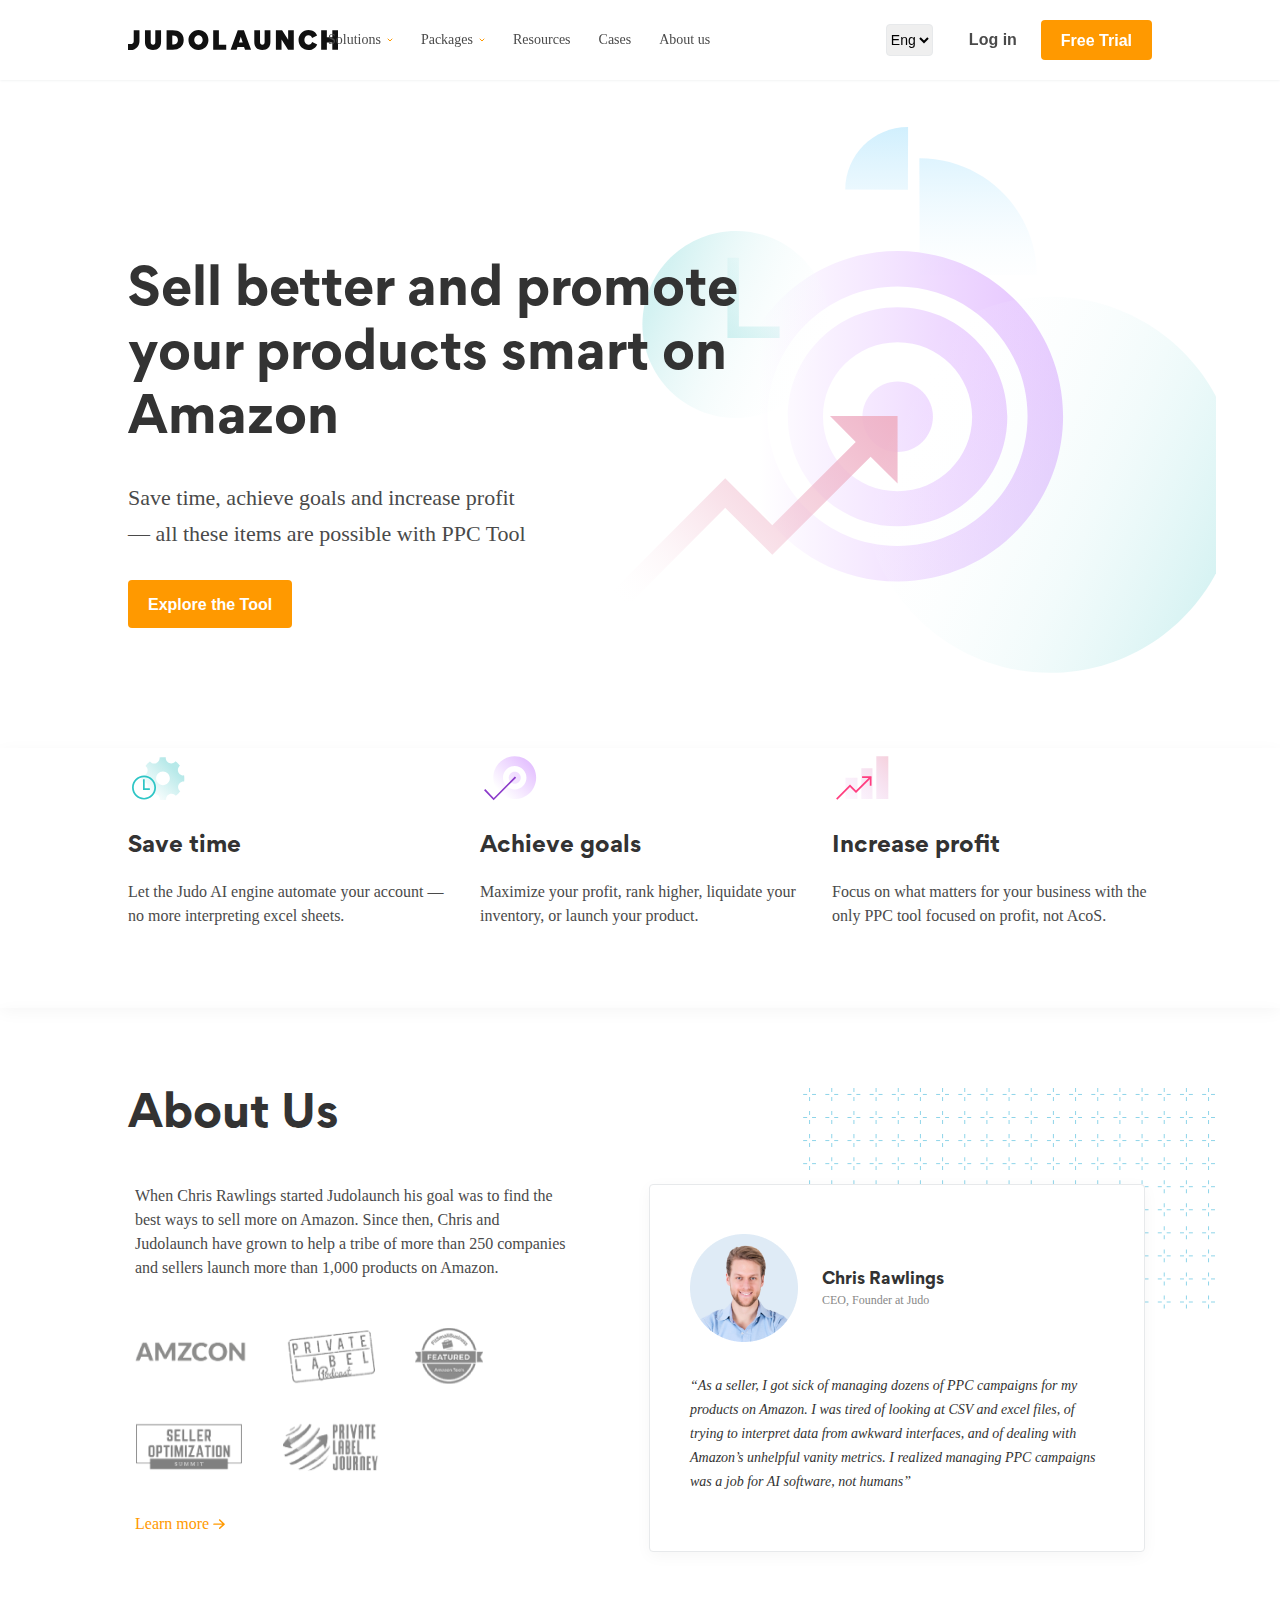
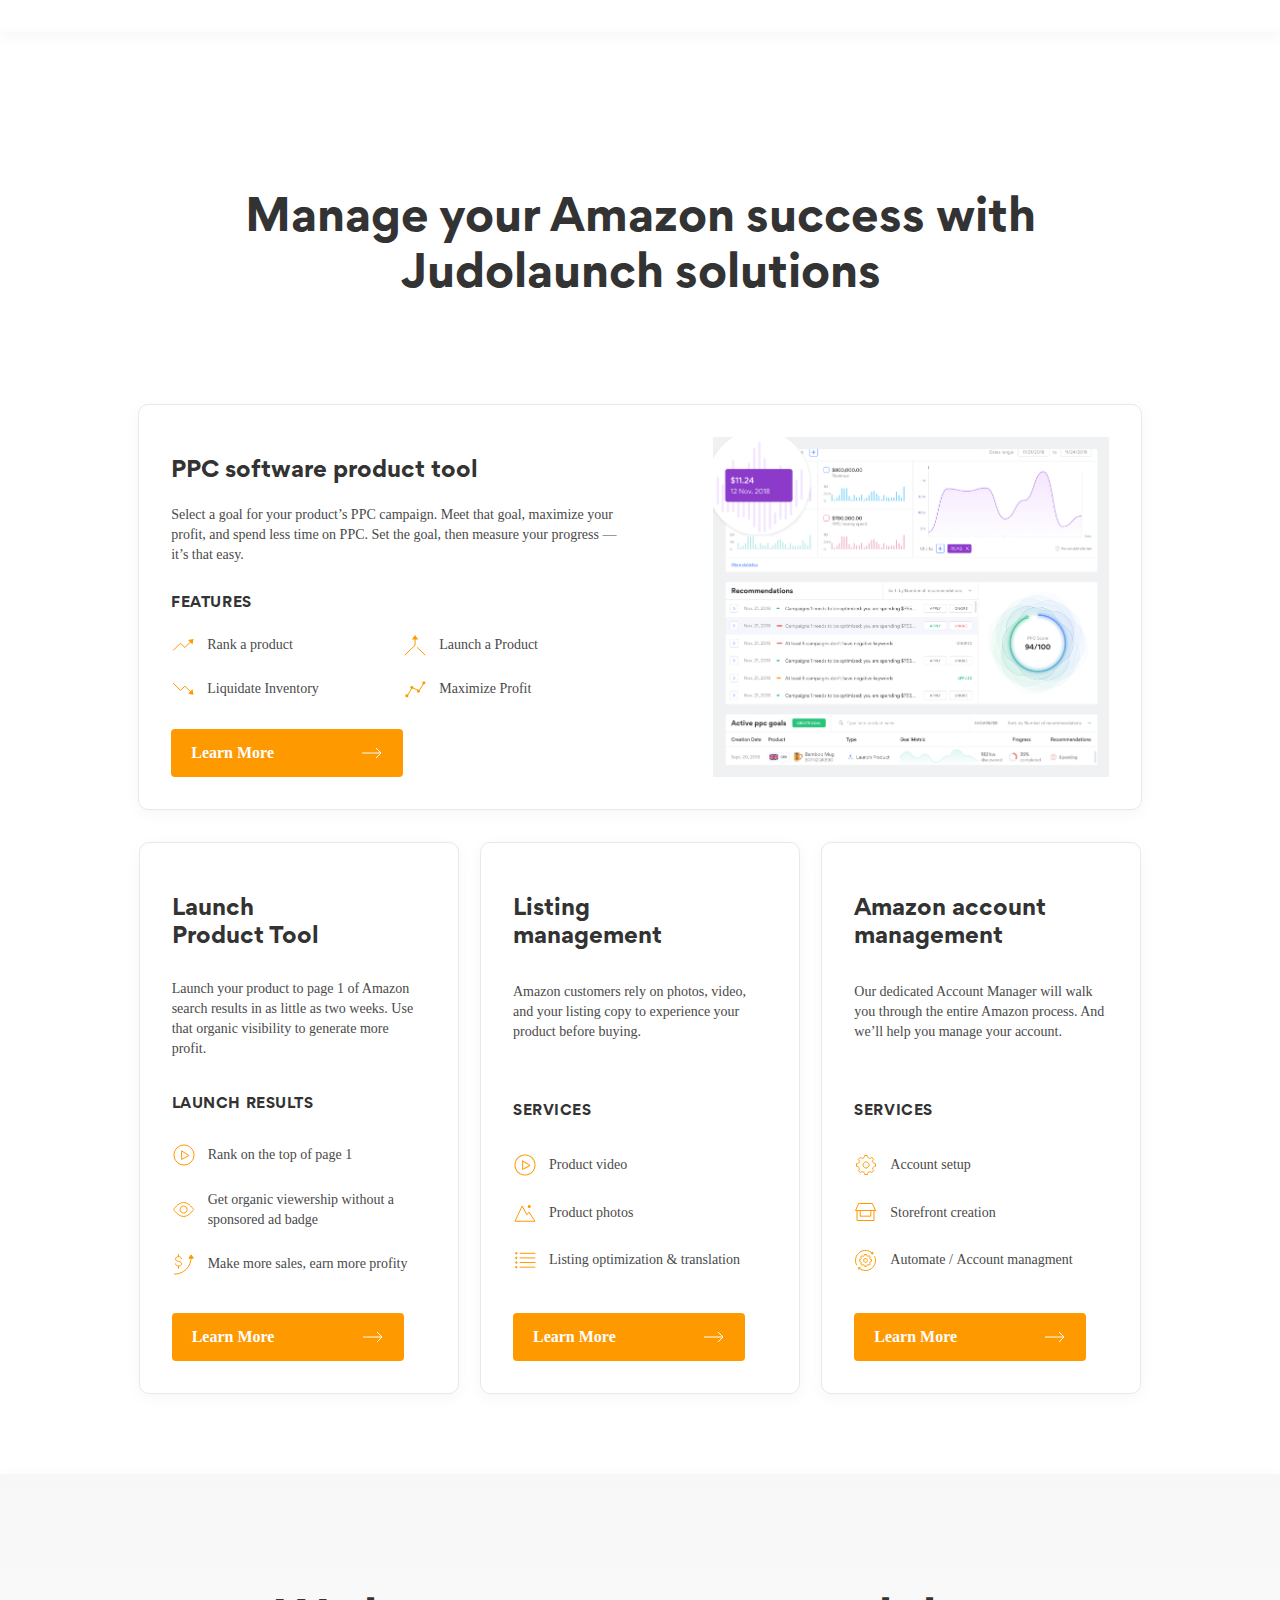
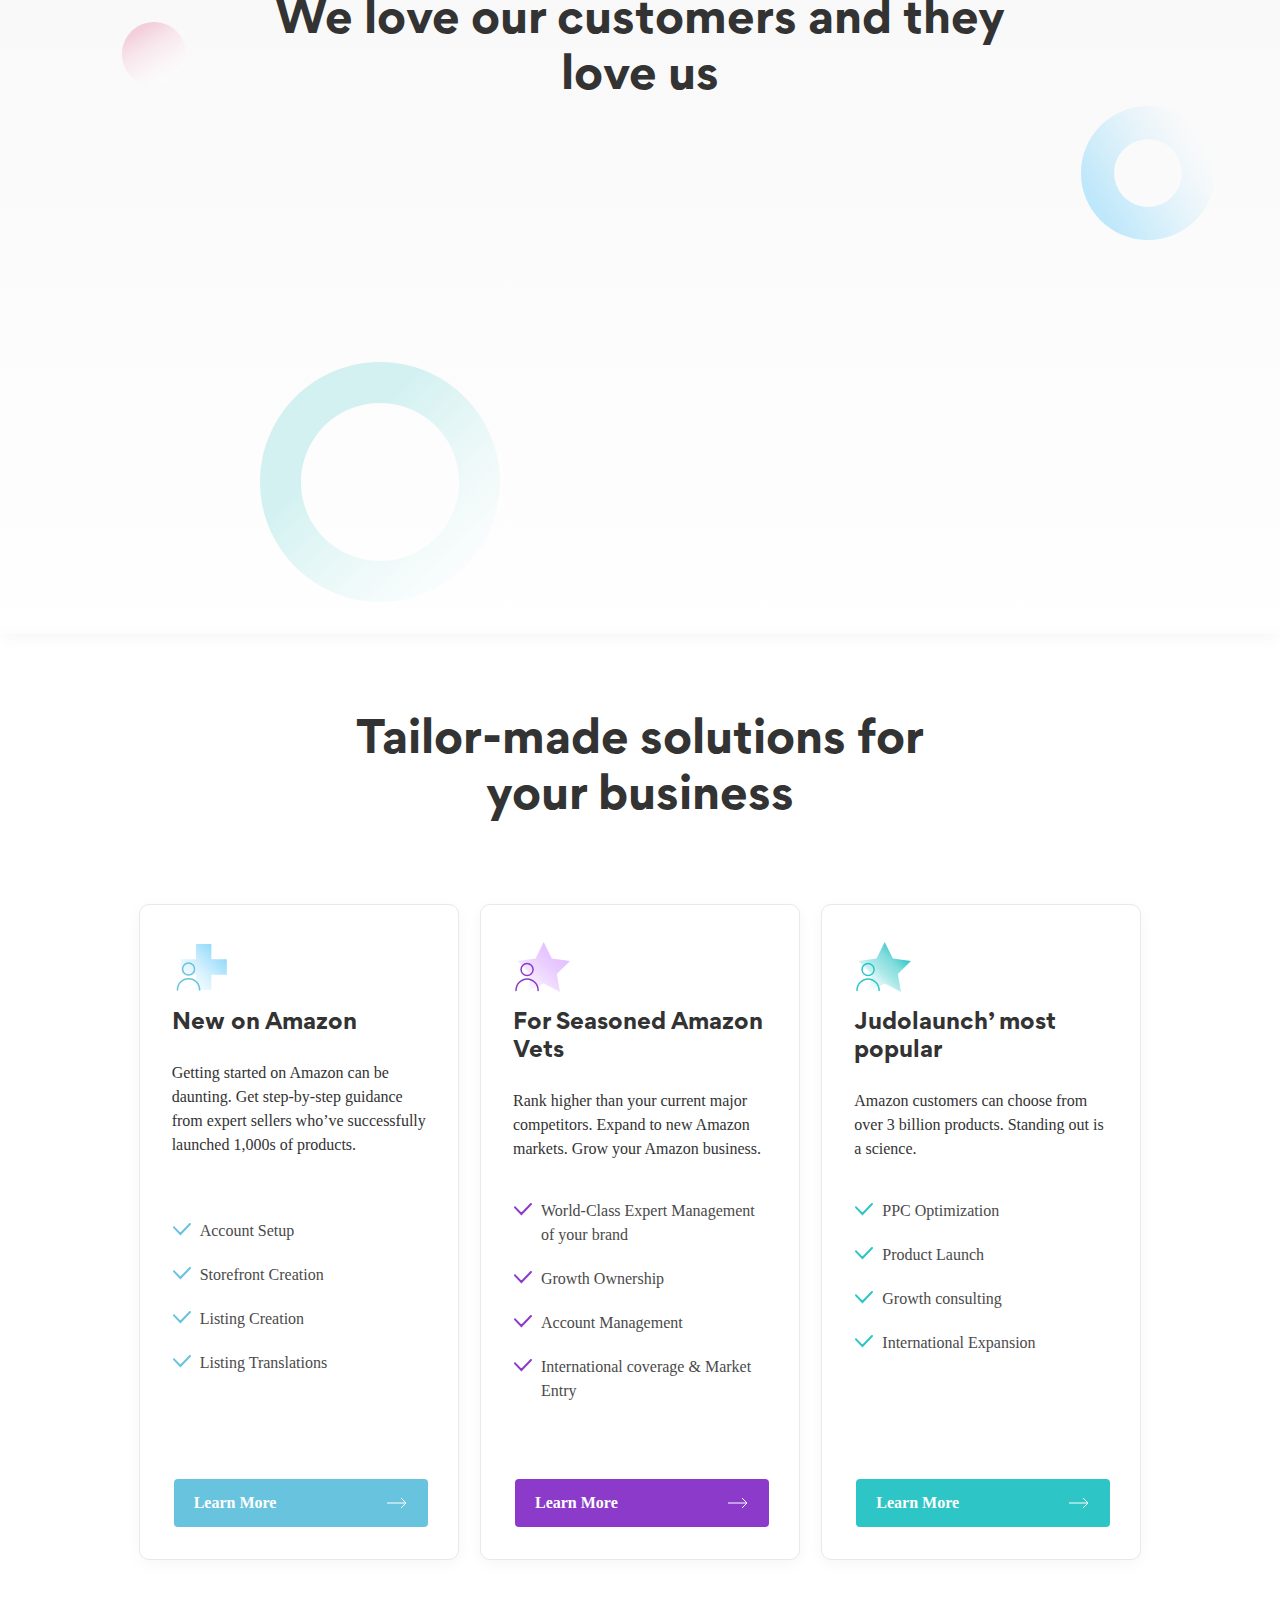
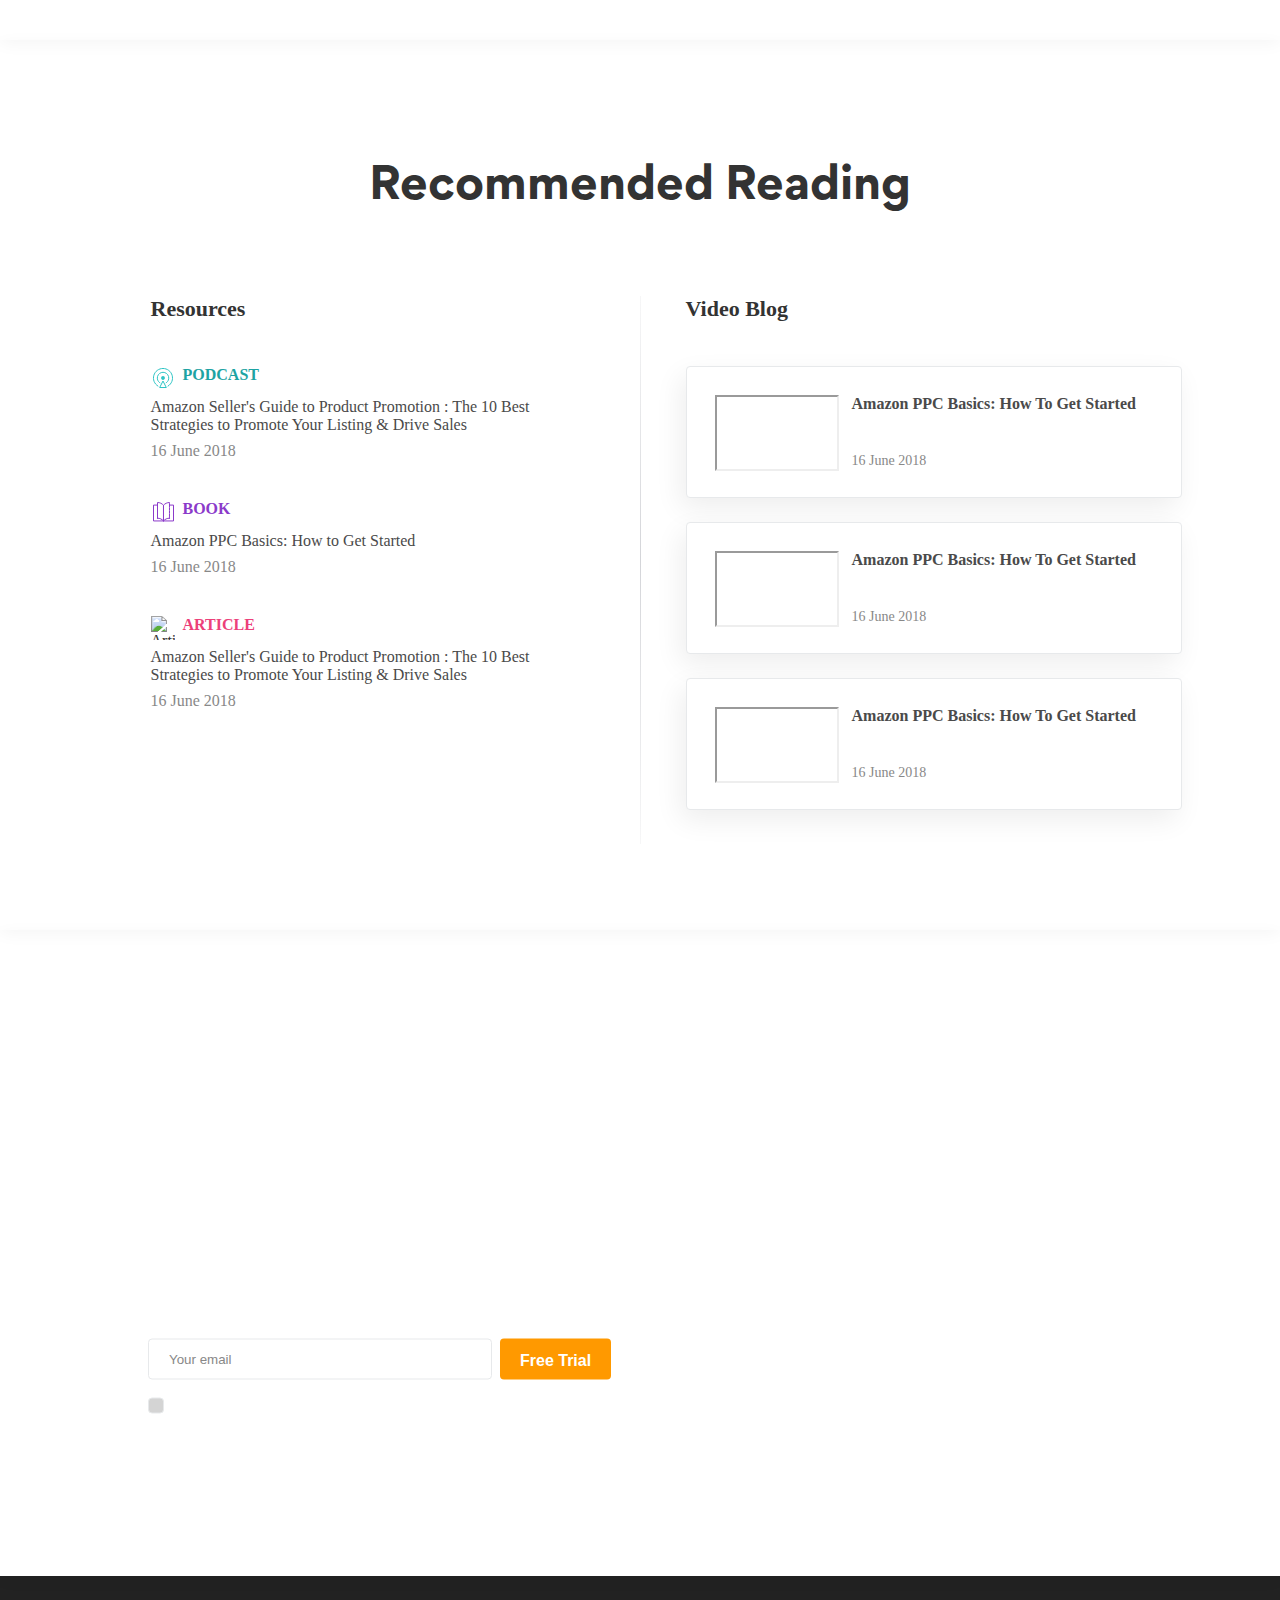
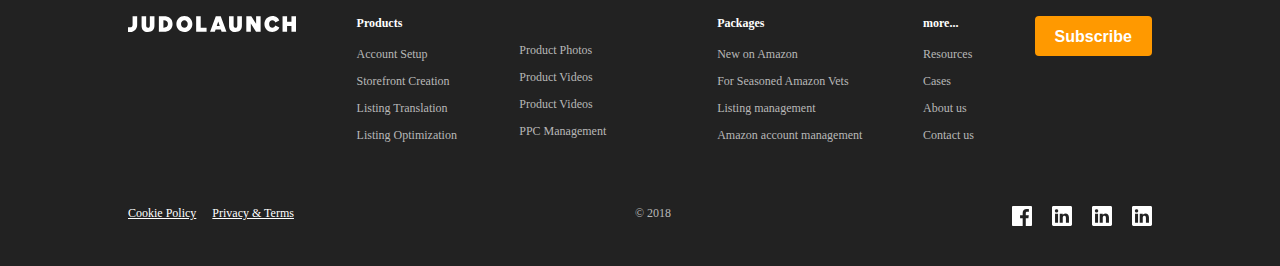
==== commit 8fb2dc3d: "Feedback section width fix" ====
--- a/index.html
+++ b/index.html
@@ -244,6 +244,13 @@
         <section class="feedback-cards">
           <div class="first-row">
             <div class="card">
+              <p class="feedback-quote">"Never regret anything that made you smile."</p>
+              <img src="https://i.pravatar.cc/50?img=13" alt="ProfilePic1">
+              <p>Andrew Hagan</p>
+              <p>24 Jul 2019</p>
+            </div>
+
+            <div class="card">
               <p class="feedback-quote">“Wow! This website is amazing!”</p>
               <img src="https://i.pravatar.cc/50?img=6" alt="ProfilePic1">
               <p>Dominique Singh</p>
@@ -333,6 +340,13 @@
               <img src="https://i.pravatar.cc/50?img=23" alt="ProfilePic1">
               <p>Danielle Frank</p>
               <p>9 Jan 2020</p>
+            </div>
+
+            <div class="card">
+              <p class="feedback-quote">“Have enough courage to start and enough heart to finish.”</p>
+              <img src="https://i.pravatar.cc/50?img=21" alt="ProfilePic1">
+              <p>Blade Ferrell</p>
+              <p>24 Jul 2019</p>
             </div>
 
             <div class="card">
--- a/style.css
+++ b/style.css
@@ -561,6 +561,10 @@
   padding-bottom: 80px;
 }
 
+.feedback .wrapper {
+  max-width: 80%;
+}
+
 #feedback-header {
   width: 848px;
   height: 300px;
@@ -589,12 +593,12 @@
 
 .first-row {
   position: relative;
-  left: -50%;
+  left: -250%;
 }
 
 .second-row {
   position: relative;
-  left: -400%;
+  left: -300%;
 }
 
 .card {
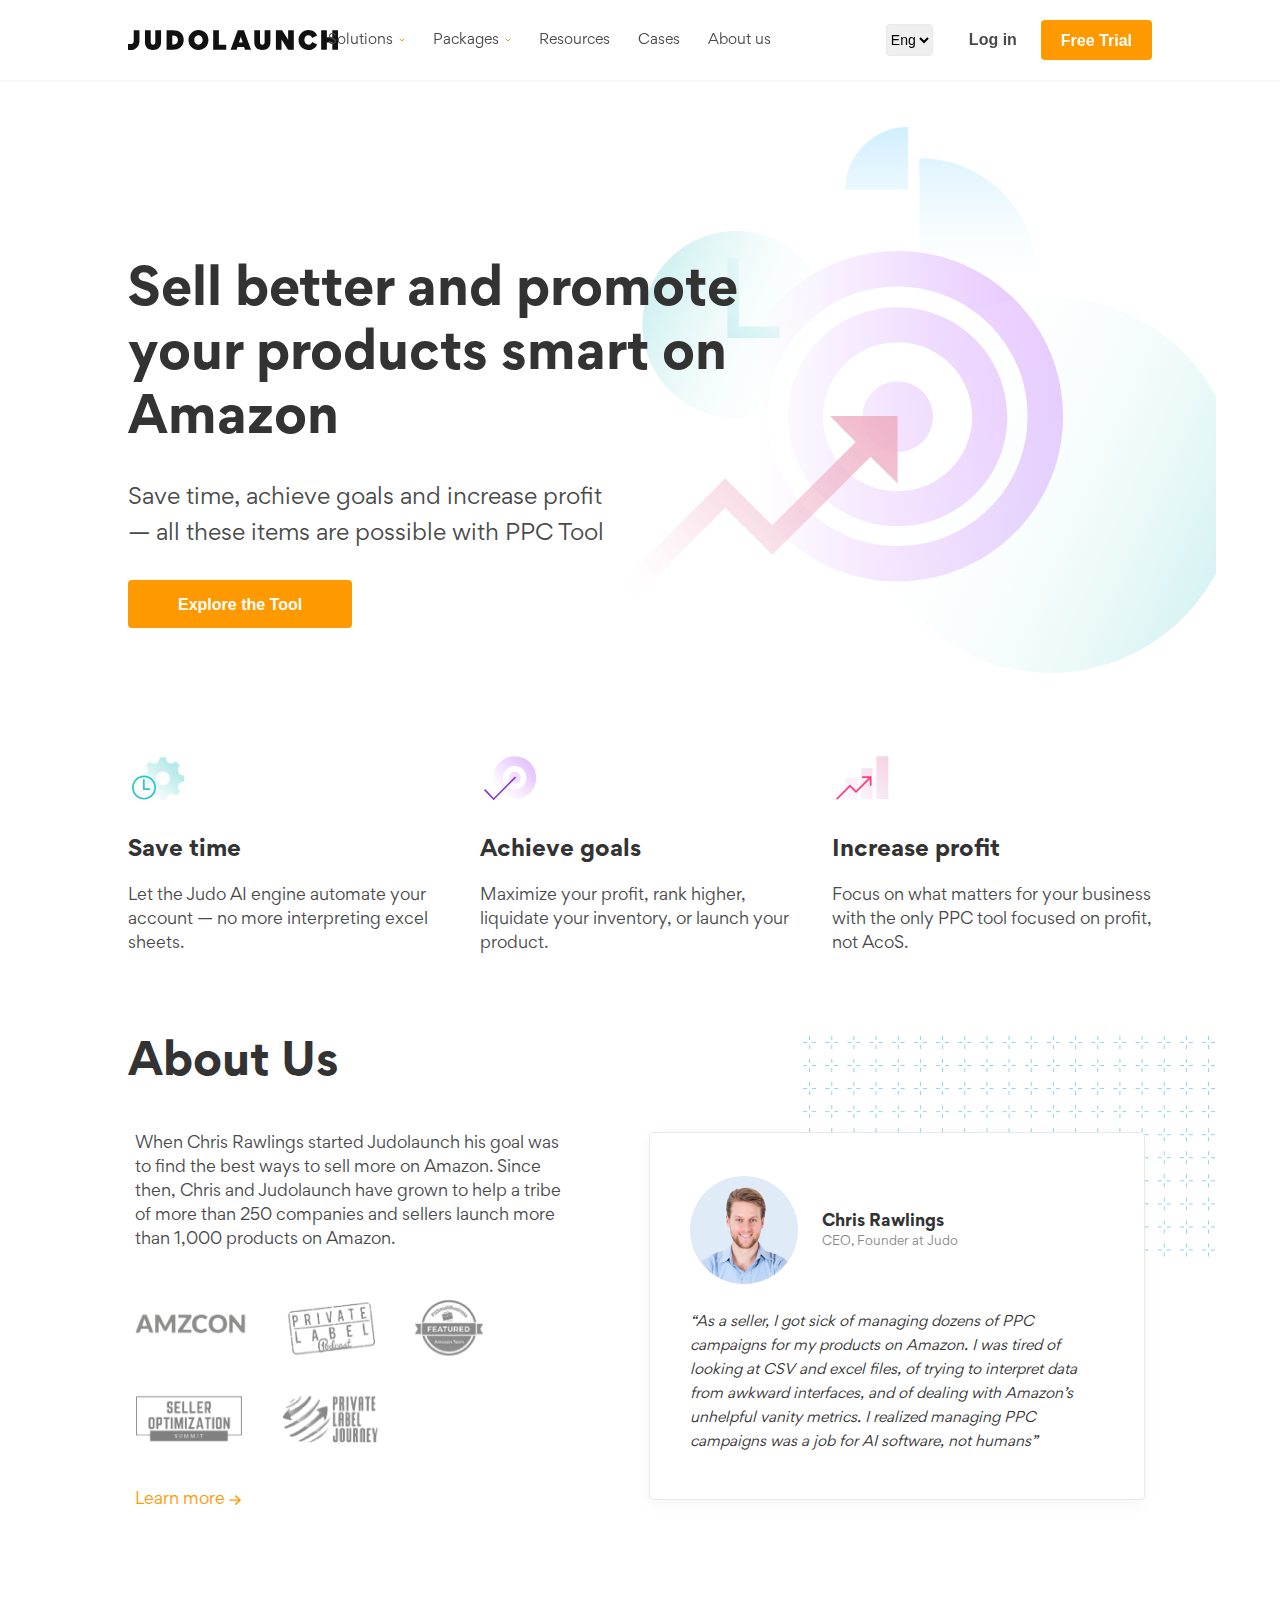
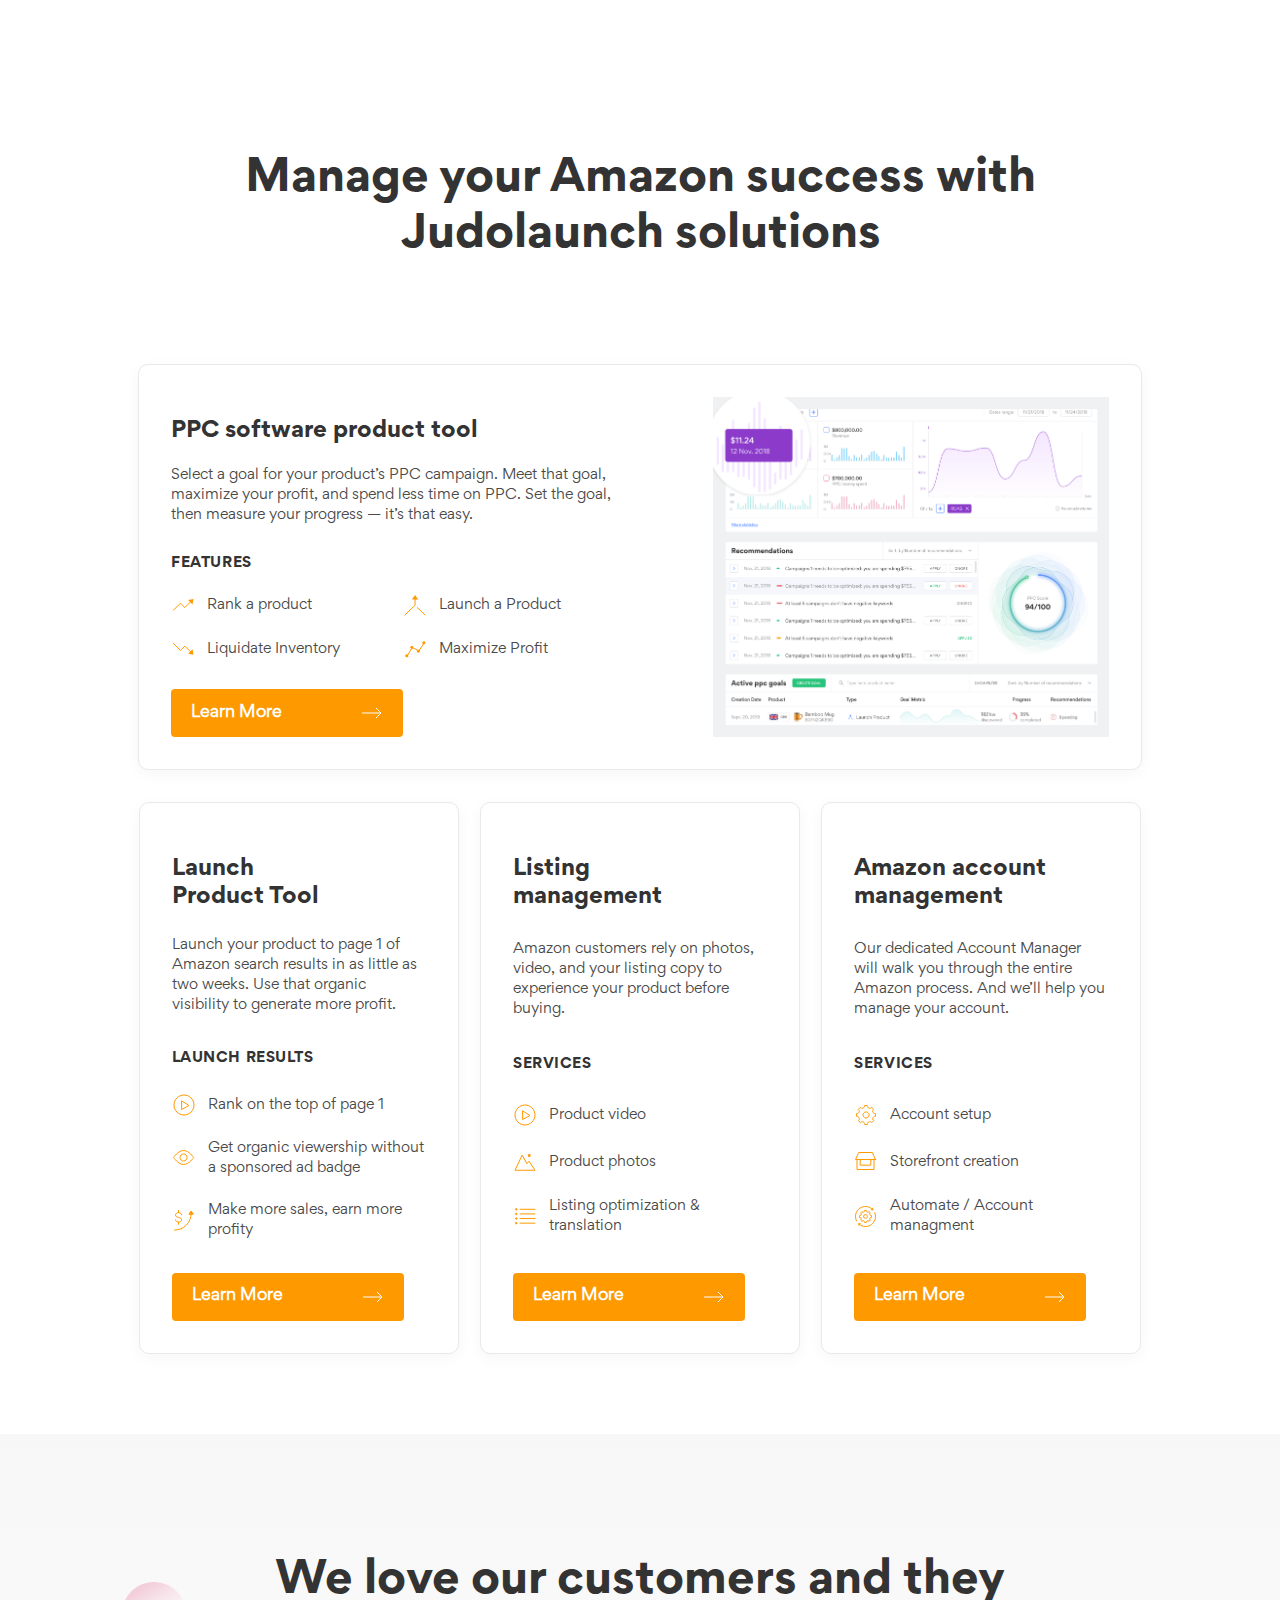
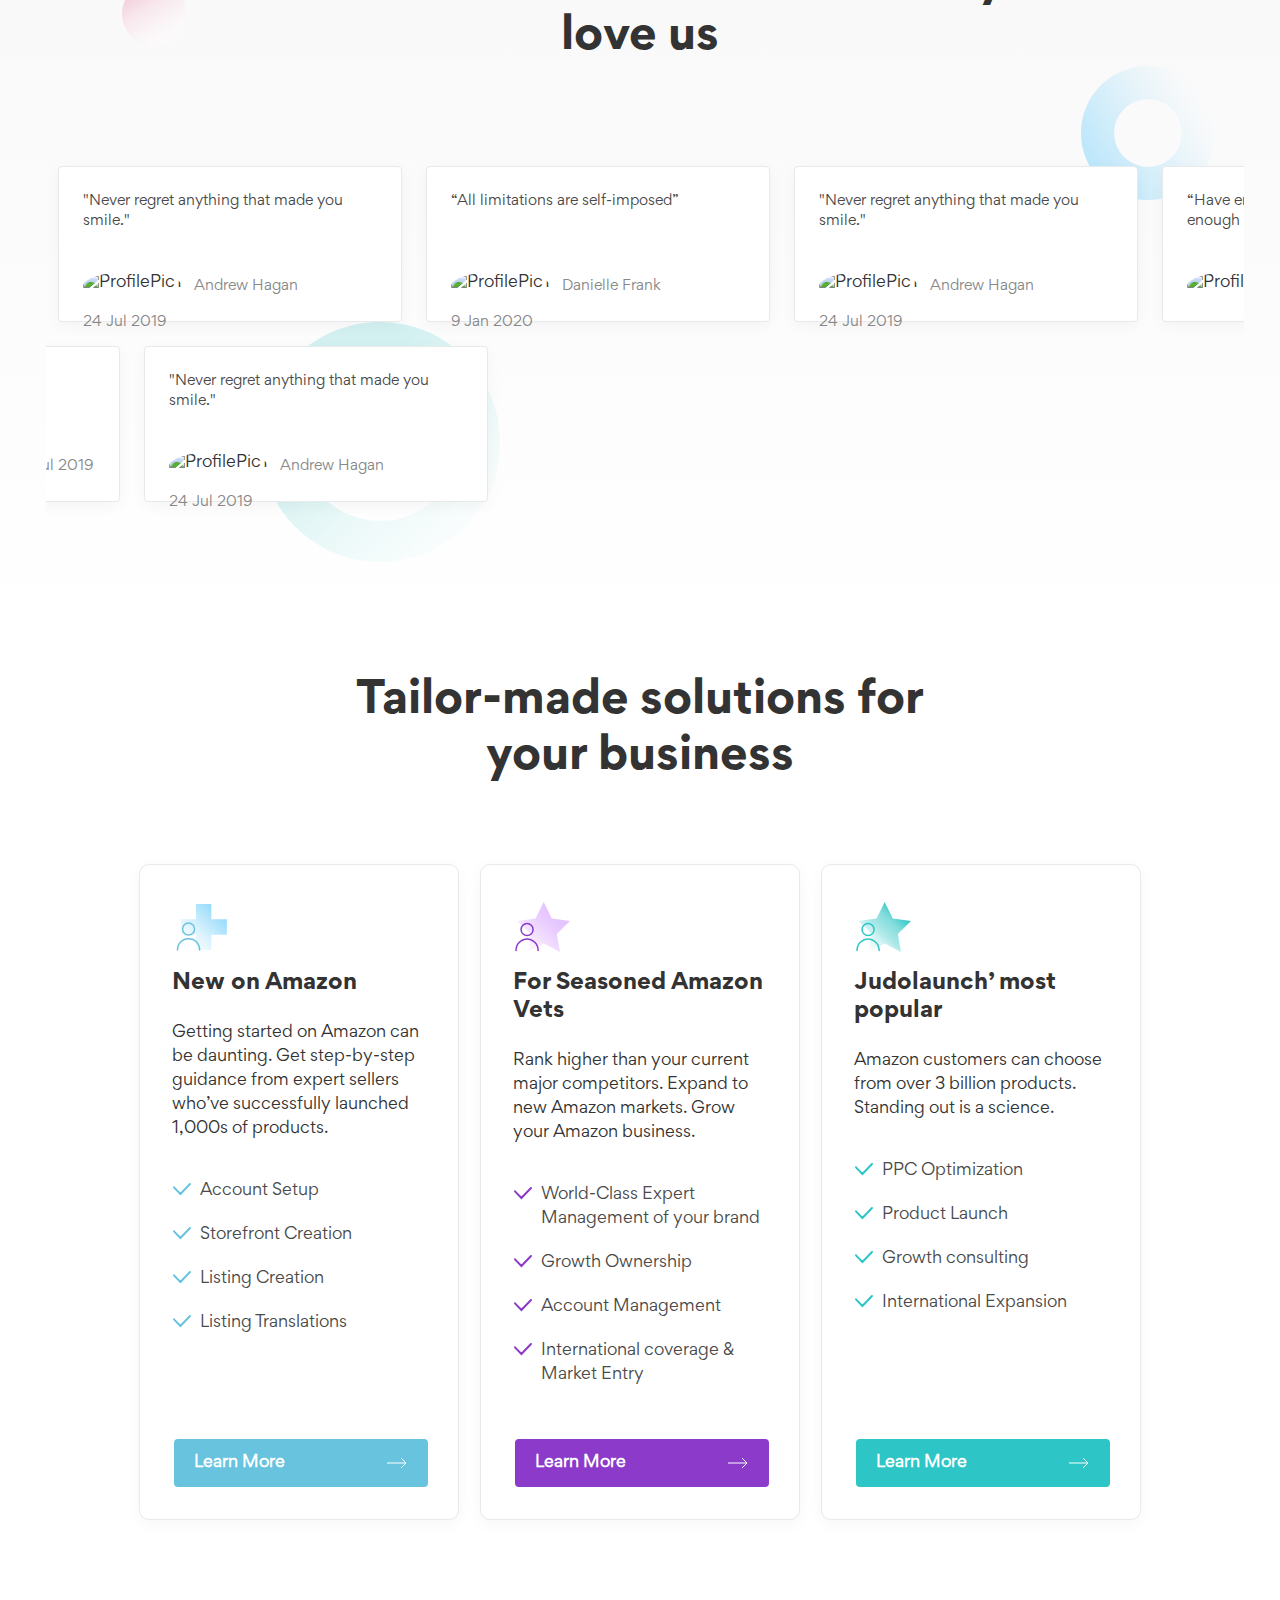
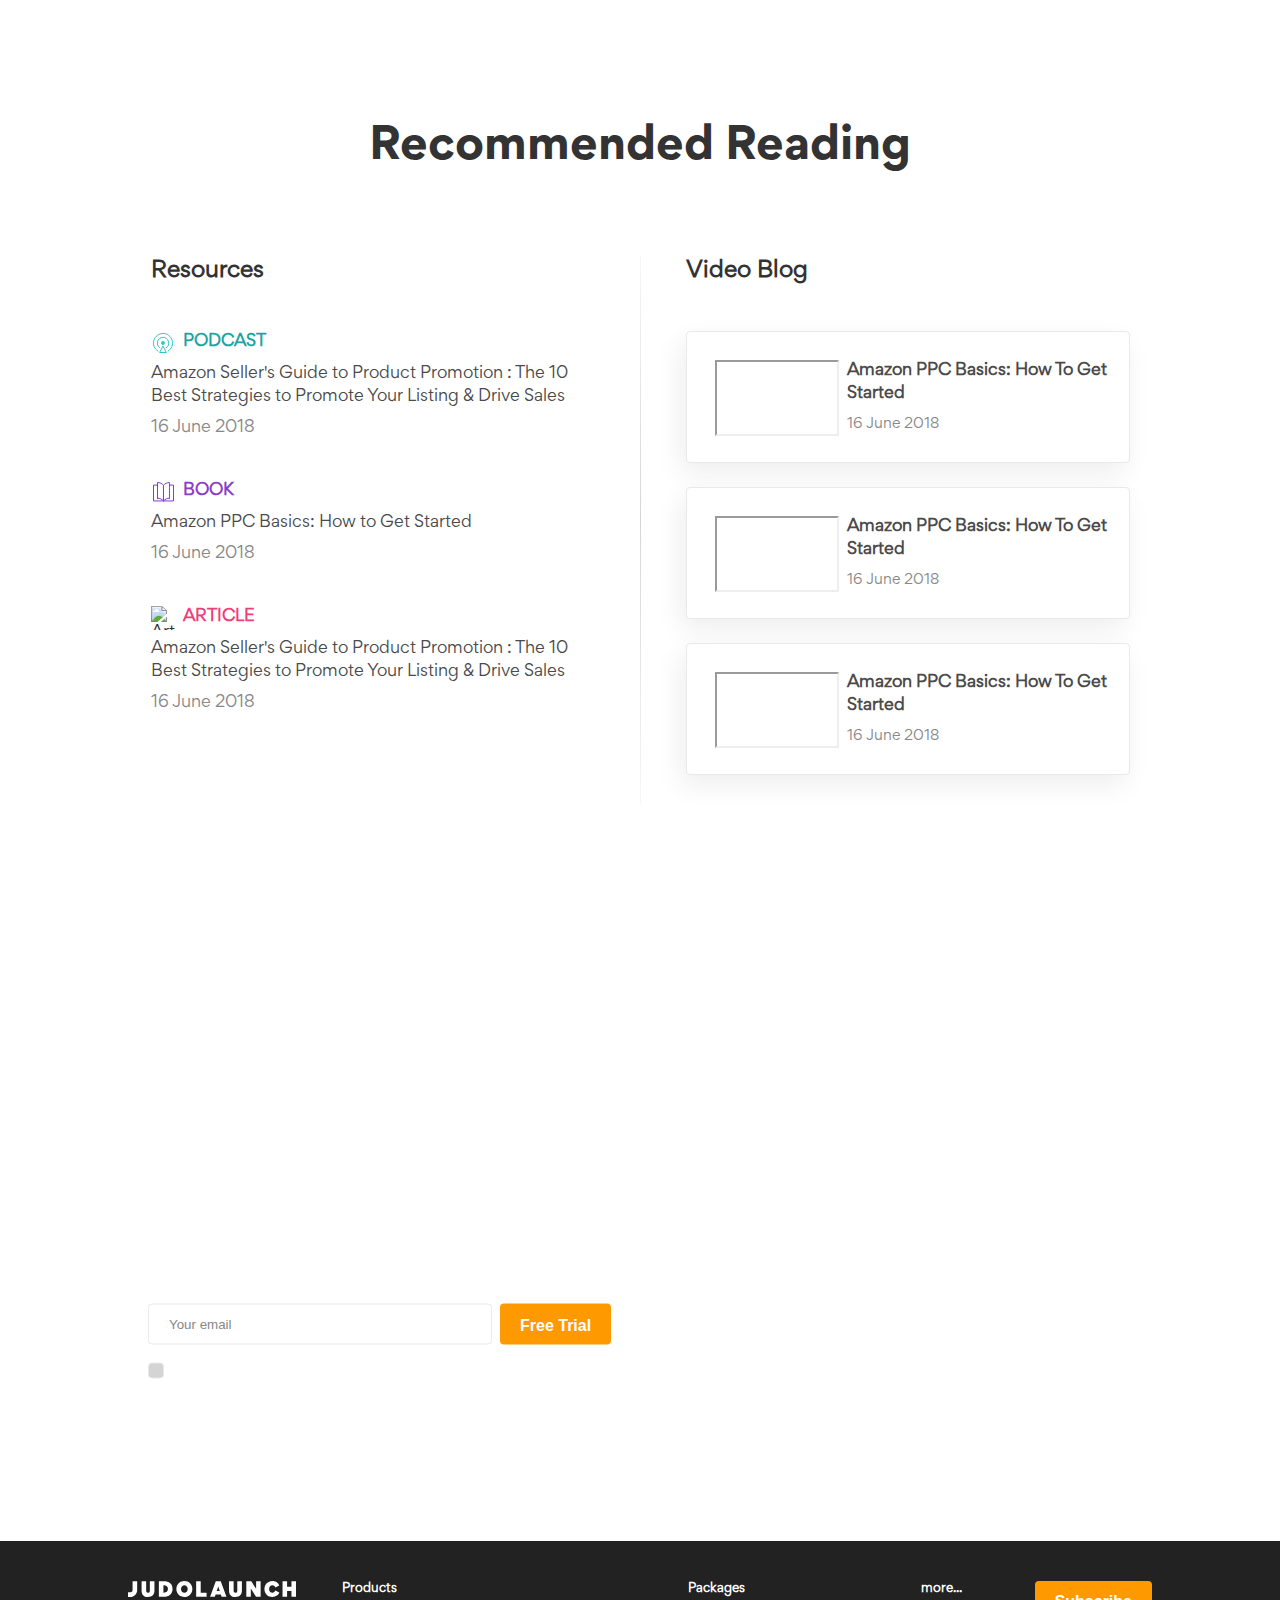
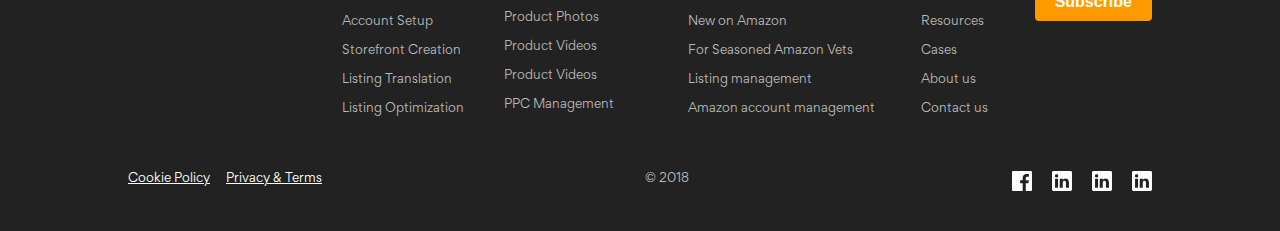
==== commit fdeab214: "Mobile design" ====
--- a/index.html
+++ b/index.html
@@ -1,601 +1,677 @@
-<!DOCTYPE html>
-<html lang="en" dir="ltr">
-  <head>
-    <meta charset="utf-8">
-    <title>JudoLaunch</title>
-    <link rel="stylesheet" href="style.css">
-    <script src="https://ajax.googleapis.com/ajax/libs/jquery/3.5.1/jquery.min.js"></script>
-  </head>
-  <body>
-    <section class="nav-container">
-      <div class="wrapper">
-        <nav>
-          <div class="align-left">
-            <div class="logo-header">
-              <img src="src\logo.svg" alt="JudoLaunch Logo">
-            </div>
-            <ul class="nav-items">
-              <li>
-                <div class="nav-btn" id="solutions">
-                  <a href="#">Solutions</a>
-                  <img src="src\dropdown.svg" alt="dropdown">
-                </div>
-              </li>
-              <li>
-                <div class="nav-btn" id="packages">
-                  <a href="#">Packages</a>
-                  <img src="src\dropdown.svg" alt="dropdown">
-                </div>
-              </li>
-              <li>
-                <a href="#">Resources</a>
-              </li>
-              <li>
-                <a href="#">Cases</a>
-              </li>
-              <li>
-                <a href="#">About us</a>
-              </li>
-            </ul>
-          </div>
-          <div class="align-right">
-            <ul class="nav-settings">
-              <li>
-                <select class="lang" name="lang">
-                  <option value="eng">Eng</option>
-                  <option value="rus">Rus</option>
-                </select>
-              </li>
-
-              <li class='login-btn'>
-                <button class="trial-btn" type="button" name="login-btn">Log in</button>
-              </li>
-
-              <li class="trial-btn">
-                <button class="trial-btn" type="button" name="trial-btn">Free Trial</button>
-              </li>
-            </ul>
-          </div>
-        </nav>
-      </div>
-    </section>
-
-    <article class="header-container">
-      <div class="wrapper">
-        <header>
-          <div class="intro-text">
-            <h1>Sell better and promote <br>your products smart on <br>Amazon</h1>
-            <img src="src\bg-pic1.svg" alt="Background Image 1">
-            <p>Save time, achieve goals and increase profit <br>
-              — all these items are possible with PPC Tool</p>
-            <button id="explore-btn" type="button" name="explore-btn">Explore the Tool</button>
-          </div>
-        </header>
-      </div>
-    </article>
-
-    <section class="benefit-blocks">
-      <div class="wrapper">
-        <div class="save-time">
-          <img src="src\savetime-icon.svg" alt="">
-          <h1>Save time</h1>
-          <p>Let the Judo AI engine automate your account — no more interpreting excel sheets.</p>
-        </div>
-
-        <div class="achieve-goals">
-          <img src="src\achievegoal-icon.svg" alt="">
-          <h1>Achieve goals</h1>
-          <p>Maximize your profit, rank higher, liquidate your inventory, or launch your product.</p>
-        </div>
-
-        <div class="increase-profit">
-          <img src="src\increaseprofit-icon.svg" alt="">
-          <h1>Increase profit</h1>
-          <p>Focus on what matters for your business with the only PPC tool focused on profit, not AcoS.</p>
-
-        </div>
-      </div>
-    </section>
-
-    <section class="about-us">
-      <img id="bg-img2" src="src\bg-pic2.svg" alt="Background Image 2">
-      <h1>About Us</h1>
-
-      <div class="wrapper">
-        <div class="description">
-          <p>When Chris Rawlings started Judolaunch his goal was to find the best ways to sell more on Amazon. Since then, Chris and Judolaunch have grown to help a tribe of more than 250 companies and sellers launch more than 1,000 products on Amazon. </p>
-          <img id="companies-logos" src="src\companies-logos.png" alt="Companies We Work With">
-          <div id="about-us-learn-more">
-            <a href="#">Learn more</a>
-            <img src="src\learnmore-arrow.svg" alt="Arrow">
-          </div>
-        </div>
-
-        <div class="feedback-container">
-          <div id="pic-and-label">
-            <img src="src\photo-Chris.png" alt="CEO Avatar">
-            <div id="ceo-label">
-              <h4>Chris Rawlings</h4>
-              <p>CEO, Founder at Judo</p>
-            </div>
-          </div>
-          <p id="ceo-quote">“As a seller, I got sick of managing dozens of PPC campaigns for my products on Amazon. I was tired of looking at CSV and excel files, of trying to interpret data from awkward interfaces, and of dealing with Amazon’s unhelpful vanity metrics. I realized managing PPC campaigns was a job for AI software, not humans”</p>
-        </div>
-      </div>
-    </section>
-
-    <section class="amazon-tools">
-      <h1 id="tools-header">Manage your Amazon success with Judolaunch solutions</h1>
-      <!-- <img id="bg-img3" src="src\bg-pic3.svg" alt="Background Image 3"> -->
-      <div class="wrapper">
-
-        <article class="ppc-tool">
-          <div>
-            <h1 class="ppc-header">PPC software product tool</h1>
-            <p class="ppc-desc">Select a goal for your product’s PPC campaign. Meet that goal, maximize your profit, and spend less time on PPC. Set the goal, then measure your progress — it’s that easy. </p>
-            <h2 class="ppc-secondary-header">Features</h2>
-            <div class="first-features-list">
-              <div class="feature-item">
-                <img src="src\ic_goal rank.svg" alt="Rank Icon">
-                <p>Rank a product</p>
-              </div>
-              <div class="feature-item">
-                <img src="src\ic_goal Launch.svg" alt="Launch Icon">
-                <p>Launch a Product</p>
-              </div>
-              <div class="feature-item">
-                <img src="src\goal Liquidate.svg" alt="Liquidate Icon">
-                <p>Liquidate Inventory</p>
-              </div>
-              <div class="feature-item">
-                <img src="src\ic_goal maximize.svg" alt="Maximize Icon">
-                <p>Maximize Profit</p>
-              </div>
-            </div>
-            <div class="ppc-learn-more-btn">
-              <a href="#">Learn More</a>
-              <img src="src\learnmore-arrow2.svg" alt="Arrow">
-            </div>
-          </div>
-          <img id="ppc-pic" src="src\PPC-screen.png" alt="PPC tool Screenshot">
-        </article>
-
-        <section class="three-in-row">
-          <article class="three-cards">
-            <h1 class="ppc-header">Launch <br>Product Tool</h1>
-            <p class="ppc-desc">Launch your product to page 1 of Amazon search results in as little as two weeks. Use that organic visibility to generate more profit. </p>
-            <h2 class="ppc-secondary-header">Launch Results</h2>
-            <div class="features-list">
-              <div class="feature-item">
-                <img src="src\ic_play.svg" alt="Rank Icon">
-                <p>Rank on the top of page 1</p>
-              </div>
-              <div class="feature-item">
-                <img src="src\ic_eye.svg" alt="Eye Icon">
-                <p>Get organic viewership without a sponsored ad badge</p>
-              </div>
-              <div class="feature-item">
-                <img src="src\ic_arrow up.svg" alt="Arrow Up Icon">
-                <p>Make more sales, earn more profity</p>
-              </div>
-            </div>
-            <div class="ppc-learn-more-btn">
-              <a href="#">Learn More</a>
-              <img src="src\learnmore-arrow2.svg" alt="Arrow">
-            </div>
-          </article>
-
-          <article class="three-cards">
-            <h1 class="ppc-header">Listing <br>management</h1>
-            <p class="ppc-desc">Amazon customers rely on photos, video, and your listing copy to experience your product before buying.</p>
-            <h2 class="ppc-secondary-header">Services</h2>
-            <div class="features-list">
-              <div class="feature-item">
-                <img src="src\ic_play.png" alt="Play Icon">
-                <p>Product video</p>
-              </div>
-              <div class="feature-item">
-                <img src="src\ic_picture.svg" alt="Picture Icon">
-                <p>Product photos</p>
-              </div>
-              <div class="feature-item">
-                <img src="src\ic_list.svg" alt="Burger Icon">
-                <p>Listing optimization & translation</p>
-              </div>
-            </div>
-            <div class="ppc-learn-more-btn">
-              <a href="#">Learn More</a>
-              <img src="src\learnmore-arrow2.svg" alt="Arrow">
-            </div>
-          </article>
-
-          <article class="three-cards">
-            <h1 class="ppc-header">Amazon account management</h1>
-            <p class="ppc-desc">Our dedicated Account Manager will walk you through the entire Amazon process. And we’ll help you manage your account. </p>
-            <h2 class="ppc-secondary-header">Services</h2>
-            <div class="features-list">
-              <div class="feature-item">
-                <img src="src\ic_settings.svg" alt="Settings Icon">
-                <p>Account setup</p>
-              </div>
-              <div class="feature-item">
-                <img src="src\ic_home.svg" alt="House Icon">
-                <p>Storefront creation</p>
-              </div>
-              <div class="feature-item">
-                <img src="src\ic_round.svg" alt="Round Icon">
-                <p>Automate / Account managment</p>
-              </div>
-            </div>
-            <div class="ppc-learn-more-btn">
-              <a href="#">Learn More</a>
-              <img src="src\learnmore-arrow2.svg" alt="Arrow">
-            </div>
-          </article>
-        </section>
-
-      </div>
-    </section>
-
-    <section class="feedback">
-      <!-- <img id="bg-img4" src="src\bg-pic4.svg" alt="Background Image 4"> -->
-      <h1 id="feedback-header">We love our customers and they love us</h1>
-      <div class="wrapper">
-        <section class="feedback-cards">
-          <div class="first-row">
-            <div class="card">
-              <p class="feedback-quote">"Never regret anything that made you smile."</p>
-              <img src="https://i.pravatar.cc/50?img=13" alt="ProfilePic1">
-              <p>Andrew Hagan</p>
-              <p>24 Jul 2019</p>
-            </div>
-
-            <div class="card">
-              <p class="feedback-quote">“Wow! This website is amazing!”</p>
-              <img src="https://i.pravatar.cc/50?img=6" alt="ProfilePic1">
-              <p>Dominique Singh</p>
-              <p>19 Jan 2019</p>
-            </div>
-
-            <div class="card">
-              <p class="feedback-quote">“Turn your wounds into wisdom”</p>
-              <img src="https://i.pravatar.cc/50?img=12" alt="ProfilePic1">
-              <p>Bri Jones</p>
-              <p>21 Sep 2018</p>
-            </div>
-
-            <div class="card">
-              <p class="feedback-quote">“The true meaning of life is to plant trees, under whose shade you do not expect to sit.”</p>
-              <img src="https://i.pravatar.cc/50?img=16" alt="ProfilePic1">
-              <p>Allie Padilita</p>
-              <p>19 Jun 2018</p>
-            </div>
-
-            <div class="card">
-              <p class="feedback-quote">“Strive for greatness.”</p>
-              <img src="https://i.pravatar.cc/50?img=17" alt="ProfilePic1">
-              <p>Jaye Bowen</p>
-              <p>1 May 2020</p>
-            </div>
-
-            <div class="card">
-              <p class="feedback-quote">“I have nothing to lose but something to gain.”</p>
-              <img src="https://i.pravatar.cc/50?img10" alt="ProfilePic1">
-              <p>Jaxx Herbert</p>
-              <p>21 Apr 2021</p>
-            </div>
-
-            <div class="card">
-              <p class="feedback-quote">“The meaning of life is to give life meaning.”</p>
-              <img src="https://i.pravatar.cc/50?img=9" alt="ProfilePic1">
-              <p>Jayce Li</p>
-              <p>30 Aug 2018</p>
-            </div>
-
-            <div class="card">
-              <p class="feedback-quote">“White is not always light and black is not always dark.”</p>
-              <img src="https://i.pravatar.cc/50?img=2" alt="ProfilePic1">
-              <p>Izabelle Guerrero</p>
-              <p>2 Jun 2020</p>
-            </div>
-          </div>
-          <div class="second-row">
-            <div class="card">
-              <p class="feedback-quote">“Everything you can imagine is real.”</p>
-              <img src="https://i.pravatar.cc/50?img=14" alt="ProfilePic1">
-              <p>Dylon Blackmore</p>
-              <p>5 Oct 2020</p>
-            </div>
-
-            <div class="card">
-              <p class="feedback-quote">“Have enough courage to start and enough heart to finish.”</p>
-              <img src="https://i.pravatar.cc/50?img=21" alt="ProfilePic1">
-              <p>Blade Ferrell</p>
-              <p>24 Jul 2019</p>
-            </div>
-
-            <div class="card">
-              <p class="feedback-quote">Happy New Year and Merry Christmas!”</p>
-              <img src="http://www.vegas24seven.com/wp-content/uploads/2016/10/santa.gif" alt="ProfilePic1">
-              <p>Santa Claus</p>
-              <p>31 Dec 2020</p>
-            </div>
-
-            <div class="card">
-              <p class="feedback-quote">“I don’t need it to be easy, I need it to be worth it.”</p>
-              <img src="https://i.pravatar.cc/50?img=12" alt="ProfilePic1">
-              <p>Roshan Gunn</p>
-              <p>3 Nov 2018</p>
-            </div>
-
-            <div class="card">
-              <p class="feedback-quote">“Determine your priorities and focus on them”</p>
-              <img src="https://i.pravatar.cc/50?img=34" alt="ProfilePic1">
-              <p>Nayla Bradley</p>
-              <p>22 Aug 2018</p>
-            </div>
-
-            <div class="card">
-              <p class="feedback-quote">“All limitations are self-imposed”</p>
-              <img src="https://i.pravatar.cc/50?img=23" alt="ProfilePic1">
-              <p>Danielle Frank</p>
-              <p>9 Jan 2020</p>
-            </div>
-
-            <div class="card">
-              <p class="feedback-quote">“Have enough courage to start and enough heart to finish.”</p>
-              <img src="https://i.pravatar.cc/50?img=21" alt="ProfilePic1">
-              <p>Blade Ferrell</p>
-              <p>24 Jul 2019</p>
-            </div>
-
-            <div class="card">
-              <p class="feedback-quote">"Never regret anything that made you smile."</p>
-              <img src="https://i.pravatar.cc/50?img=13" alt="ProfilePic1">
-              <p>Andrew Hagan</p>
-              <p>24 Jul 2019</p>
-            </div>
-          </div>
-        </section>
-      </div>
-    </section>
-
-    <section class="solutions">
-      <!-- <img id="bg-img5" src="src\bg-pic5.svg" alt="Background Image 5"> -->
-      <h1 id="solutions-header">Tailor-made solutions for your business</h1>
-      <div class="wrapper">
-
-        <section class="three-in-row">
-          <article class="three-cards">
-            <img class="solutions-ic" src="src\ic_New on Amazon.svg" alt="New on Amazon icon">
-            <h1 class="solutions-secondary-header">New on Amazon</h1>
-            <p class="solutions-desc">Getting started on Amazon can be daunting. Get step-by-step guidance from expert sellers who’ve successfully launched 1,000s of products.</p>
-            <ul class="benefits-list">
-              <li class="benefit-item">
-                <img src="src\ic_done.svg" alt="Done Icon">
-                <p>Account Setup</p>
-              </li>
-              <li class="benefit-item">
-                <img src="src\ic_done.svg" alt="Done Icon">
-                <p>Storefront Creation</p>
-              </li>
-              <li class="benefit-item">
-                <img src="src\ic_done.svg" alt="Done Icon">
-                <p>Listing Creation</p>
-              </li>
-              <li class="benefit-item">
-                <img src="src\ic_done.svg" alt="Done Icon">
-                <p>Listing Translations</p>
-              </li>
-            </ul>
-            <div class="ppc-learn-more-btn blue-btn">
-              <a href="#">Learn More</a>
-              <img src="src\learnmore-arrow2.svg" alt="Arrow">
-            </div>
-          </article>
-
-          <article class="three-cards">
-            <img class="solutions-ic" src="src\ic_For Seasoned Amazon Vets.svg" alt="Seasoned vets icon">
-            <h1 class="solutions-secondary-header">For Seasoned Amazon Vets</h1>
-            <p class="solutions-desc">Rank higher than your current major competitors. Expand to new Amazon markets. Grow your Amazon business.</p>
-            <ul class="benefits-list">
-              <li class="benefit-item">
-                <img src="src\ic_done2.svg" alt="Done Icon">
-                <p>World-Class Expert Management of your brand</p>
-              </li>
-              <li class="benefit-item">
-                <img src="src\ic_done2.svg" alt="Done Icon">
-                <p>Growth Ownership</p>
-              </li>
-              <li class="benefit-item">
-                <img src="src\ic_done2.svg" alt="Done Icon">
-                <p>Account Management</p>
-              </li>
-              <li class="benefit-item">
-                <img src="src\ic_done2.svg" alt="Done Icon">
-                <p>International coverage & Market Entry</p>
-              </li>
-            </ul>
-            <div class="ppc-learn-more-btn purple-btn">
-              <a href="#">Learn More</a>
-              <img src="src\learnmore-arrow2.svg" alt="Arrow">
-            </div>
-          </article>
-
-          <article class="three-cards">
-            <img class="solutions-ic" src="src\ic_most Popular.svg" alt="Most Popular icon">
-            <h1 class="solutions-secondary-header">Judolaunch’ most popular</h1>
-            <p class="solutions-desc">Amazon customers can choose from over 3 billion products. Standing out is a science.</p>
-            <ul class="benefits-list">
-              <li class="benefit-item">
-                <img src="src\ic_done3.svg" alt="Done Icon">
-                <p>PPC Optimization</p>
-              </li>
-              <li class="benefit-item">
-                <img src="src\ic_done3.svg" alt="Done Icon">
-                <p>Product Launch</p>
-              </li>
-              <li class="benefit-item">
-                <img src="src\ic_done3.svg" alt="Done Icon">
-                <p>Growth consulting</p>
-              </li>
-              <li class="benefit-item">
-                <img src="src\ic_done3.svg" alt="Done Icon">
-                <p>International Expansion</p>
-              </li>
-            </ul>
-            <div class="ppc-learn-more-btn green-btn">
-              <a href="#">Learn More</a>
-              <img src="src\learnmore-arrow2.svg" alt="Arrow">
-            </div>
-          </article>
-        </section>
-
-      </div>
-    </section>
-
-    <section class="recommended">
-      <h1 id="recommended-header">Recommended Reading</h1>
-      <div class="wrapper">
-        <div class="resources">
-          <h2>Resources</h2>
-          <div class="res-link podcast">
-            <img src="src\ic_Podcast.svg" alt="Podcast Icon">
-            <p class="res-name" style="color: #1DA3A3">Podcast</p>
-            <a href="#">Amazon Seller's Guide to Product Promotion : The 10 Best Strategies to Promote Your Listing & Drive Sales</a>
-            <p>16 June 2018</p>
-          </div>
-
-          <div class="res-link Book">
-            <img src="src\ic_Book.svg" alt="Book Icon">
-            <p class="res-name" style="color: #8B3ACA">Book</p>
-            <a href="#">Amazon PPC Basics: How to Get Started</a>
-            <p>16 June 2018</p>
-          </div>
-
-          <div class="res-link article">
-            <img src="src\ic_Article.svg" alt="Article Icon">
-            <p class="res-name" style="color: #EC407A" >Article</p>
-            <a href="#">Amazon Seller's Guide to Product Promotion : The 10 Best Strategies to Promote Your Listing & Drive Sales</a>
-            <p>16 June 2018</p>
-          </div>
-        </div>
-
-        <div class="vl"></div>
-
-        <div class="video-blog">
-          <div class="resources">
-            <h2>Video Blog</h2>
-            <div class="video-link">
-              <iframe width="124" height="76"
-                src="https://www.youtube.com/embed/DjnOtbqdYrY?controls=0">
-              </iframe>
-              <div class="video-link-text">
-                <a href="#">Amazon PPC Basics: How to Get Started</a>
-                <p>16 June 2018</p>
-              </div>
-            </div>
-
-            <div class="video-link">
-              <iframe width="124" height="76"
-                src="https://www.youtube.com/embed/DjnOtbqdYrY?controls=0">
-              </iframe>
-              <div class="video-link-text">
-                <a href="#">Amazon PPC Basics: How to Get Started</a>
-                <p>16 June 2018</p>
-              </div>
-            </div>
-
-            <div class="video-link">
-              <iframe width="124" height="76"
-                src="https://www.youtube.com/embed/DjnOtbqdYrY?controls=0">
-              </iframe>
-              <div class="video-link-text">
-                <a href="#">Amazon PPC Basics: How to Get Started</a>
-                <p>16 June 2018</p>
-              </div>
-            </div>
-
-          </div>
-        </div>
-      </div>
-    </section>
-
-    <section class="subscribtion">
-      <!-- <img id="bg-img6" src="src\bg-pic6.svg" alt="Background Image 6"> -->
-      <div class="wrapper">
-        <div class="try-ppc">
-          <h1>Try the PPC tool for free for 15 days</h1>
-          <p>Increase your revenue and spend less time on PPC with a no-risk 15-day free trial. </p>
-          <div class="email-form">
-            <input type="email" name="email" value="Your email" required>
-            <div class="trial-btn">
-              <button type="button" name="trial-btn">Free Trial</button>
-            </div>
-          </div>
-          <div class="terms">
-            <input type="checkbox" name="checkbox" value="">
-            <p>I agree with Judolaunch <a href="#"><u style="color: white">Terms and Service</u></a></p>
-          </div>
-        </div>
-      </div>
-    </section>
-
-    <footer>
-      <div class="wrapper">
-        <div class="footer-main">
-          <img src="src\footer-logo.svg" alt="JudoLaunch Logo">
-          <div class="products">
-            <ul>
-              <li><h4>Products</h4></li>
-              <li><a href="#">Account Setup</a></li>
-              <li><a href="#">Storefront Creation</a></li>
-              <li><a href="#">Listing Translation</a></li>
-              <li><a href="#">Listing Optimization</a></li>
-              <br>
-              <li><a href="#">Product Photos</a></li>
-              <li><a href="#">Product Videos</a></li>
-              <li><a href="#">Product Videos</a></li>
-              <li><a href="#">PPC Management</a></li>
-            </ul>
-          </div>
-          <div class="packages">
-            <ul>
-              <li><h4>Packages</h4></li>
-              <li><a href="#">New on Amazon</a></li>
-              <li><a href="#">For Seasoned Amazon Vets</a></li>
-              <li><a href="#">Listing management</a></li>
-              <li><a href="#">Amazon account management</a></li>
-            </ul>
-          </div>
-          <div class="more">
-            <ul>
-              <li><h4>more...</h4></li>
-              <li><a href="#">Resources</a></li>
-              <li><a href="#">Cases</a></li>
-              <li><a href="#">About us</a></li>
-              <li><a href="#">Contact us</a></li>
-            </ul>
-          </div>
-          <div class="trial-btn">
-            <button type="button" name="trial-btn">Subscribe</button>
-          </div>
-        </div>
-        <div class="footer-secondary">
-          <div class="policies">
-            <a href="#"><u>Cookie Policy</u></a>
-            <a href="#"><u>Privacy & Terms</u></a>
-          </div>
-          <p>© 2018</p>
-          <div class="socials">
-            <img src="src\fb-logo.svg" alt="Linkedin Link">
-            <img src="src\ln-logo.svg" alt="Linkedin Link">
-            <img src="src\ln-logo.svg" alt="Linkedin Link">
-            <img src="src\ln-logo.svg" alt="Linkedin Link">
-          </div>
-        </div>
-      </div>
-    </footer>
-  </body>
-  <script src="script.js" charset="utf-8"></script>
-</html>
+<!DOCTYPE html>
+<html lang="en" dir="ltr">
+  <head>
+    <meta charset="utf-8">
+    <title>JudoLaunch</title>
+    <meta name="viewport" content="width=device-width,initial-scale=1.0">
+    <link rel="stylesheet" href="style.css">
+    <script src="https://ajax.googleapis.com/ajax/libs/jquery/3.5.1/jquery.min.js"></script>
+  </head>
+  <body>
+    <section class="nav-container">
+      <div class="wrapper">
+        <nav>
+          <div class="logo-mobile">
+            <img src="src\ic_logo_mobile.svg" alt="JudoLaunch Logo">
+          </div>
+          <div class="align-left">
+            <div class="logo-header">
+              <img src="src\logo.svg" alt="JudoLaunch Logo">
+            </div>
+            <ul class="nav-items">
+              <li>
+                <div class="nav-btn" id="solutions">
+                  <a href="#">Solutions</a>
+                  <img src="src\dropdown.svg" alt="dropdown">
+                </div>
+              </li>
+              <li>
+                <div class="nav-btn" id="packages">
+                  <a href="#">Packages</a>
+                  <img src="src\dropdown.svg" alt="dropdown">
+                </div>
+              </li>
+              <li>
+                <a href="#">Resources</a>
+              </li>
+              <li>
+                <a href="#">Cases</a>
+              </li>
+              <li>
+                <a href="#">About us</a>
+              </li>
+            </ul>
+          </div>
+          <div class="align-right">
+            <ul class="nav-settings">
+              <li>
+                <select class="lang" name="lang">
+                  <option value="eng">Eng</option>
+                  <option value="rus">Rus</option>
+                </select>
+              </li>
+
+              <li class='login-btn'>
+                <button class="trial-btn" type="button" name="login-btn">Log in</button>
+              </li>
+
+              <li class="trial-btn">
+                <button class="trial-btn" type="button" name="trial-btn">Free Trial</button>
+              </li>
+            </ul>
+          </div>
+        </nav>
+      </div>
+    </section>
+
+    <article class="header-container">
+      <div class="wrapper">
+        <header>
+          <div class="intro-text">
+            <h1>Sell better and promote <br>your products smart on <br>Amazon</h1>
+            <img src="src\bg-pic1.svg" alt="Background Image 1">
+            <p>Save time, achieve goals and increase profit <br>
+              — all these items are possible with PPC Tool</p>
+            <button id="explore-btn" type="button" name="explore-btn">Explore the Tool</button>
+          </div>
+        </header>
+      </div>
+    </article>
+
+    <section class="benefit-blocks">
+      <div class="wrapper">
+        <div class="save-time">
+          <img src="src\savetime-icon.svg" alt="">
+          <h1>Save time</h1>
+          <p>Let the Judo AI engine automate your account — no more interpreting excel sheets.</p>
+        </div>
+
+        <div class="achieve-goals">
+          <img src="src\achievegoal-icon.svg" alt="">
+          <h1>Achieve goals</h1>
+          <p>Maximize your profit, rank higher, liquidate your inventory, or launch your product.</p>
+        </div>
+
+        <div class="increase-profit">
+          <img src="src\increaseprofit-icon.svg" alt="">
+          <h1>Increase profit</h1>
+          <p>Focus on what matters for your business with the only PPC tool focused on profit, not AcoS.</p>
+
+        </div>
+      </div>
+    </section>
+
+    <section class="about-us">
+      <img id="bg-img2" src="src\bg-pic2.svg" alt="Background Image 2">
+      <h1>About Us</h1>
+
+      <div class="wrapper">
+        <div class="description">
+          <p>When Chris Rawlings started Judolaunch his goal was to find the best ways to sell more on Amazon. Since then, Chris and Judolaunch have grown to help a tribe of more than 250 companies and sellers launch more than 1,000 products on Amazon. </p>
+          <img id="companies-logos" src="src\companies-logos.png" alt="Companies We Work With">
+          <div id="about-us-learn-more">
+            <a href="#">Learn more</a>
+            <img src="src\learnmore-arrow.svg" alt="Arrow">
+          </div>
+        </div>
+
+        <div class="feedback-container">
+          <div id="pic-and-label">
+            <img src="src\photo-Chris.png" alt="CEO Avatar">
+            <div id="ceo-label">
+              <h4>Chris Rawlings</h4>
+              <p>CEO, Founder at Judo</p>
+            </div>
+          </div>
+          <p id="ceo-quote">“As a seller, I got sick of managing dozens of PPC campaigns for my products on Amazon. I was tired of looking at CSV and excel files, of trying to interpret data from awkward interfaces, and of dealing with Amazon’s unhelpful vanity metrics. I realized managing PPC campaigns was a job for AI software, not humans”</p>
+        </div>
+      </div>
+    </section>
+
+    <section class="amazon-tools">
+      <h1 id="tools-header">Manage your Amazon success with Judolaunch solutions</h1>
+      <!-- <img id="bg-img3" src="src\bg-pic3.svg" alt="Background Image 3"> -->
+      <div class="wrapper">
+
+        <article class="ppc-tool">
+          <div>
+            <h1 class="ppc-header">PPC software product tool</h1>
+            <p class="ppc-desc">Select a goal for your product’s PPC campaign. Meet that goal, maximize your profit, and spend less time on PPC. Set the goal, then measure your progress — it’s that easy. </p>
+            <h2 class="ppc-secondary-header">Features</h2>
+            <div class="first-features-list">
+              <div class="feature-item">
+                <img src="src\ic_goal rank.svg" alt="Rank Icon">
+                <p>Rank a product</p>
+              </div>
+              <div class="feature-item">
+                <img src="src\ic_goal Launch.svg" alt="Launch Icon">
+                <p>Launch a Product</p>
+              </div>
+              <div class="feature-item">
+                <img src="src\goal Liquidate.svg" alt="Liquidate Icon">
+                <p>Liquidate Inventory</p>
+              </div>
+              <div class="feature-item">
+                <img src="src\ic_goal maximize.svg" alt="Maximize Icon">
+                <p>Maximize Profit</p>
+              </div>
+            </div>
+            <div class="ppc-learn-more-btn">
+              <a href="#">Learn More</a>
+              <img src="src\learnmore-arrow2.svg" alt="Arrow">
+            </div>
+          </div>
+          <img id="ppc-pic" src="src\PPC-screen.png" alt="PPC tool Screenshot">
+        </article>
+
+        <article class="ppc-tool-mobile">
+          <div>
+            <h1 class="ppc-header">PPC software product tool</h1>
+            <p class="ppc-desc">Select a goal for your product’s PPC campaign. Meet that goal, maximize your profit, and spend less time on PPC. Set the goal, then measure your progress — it’s that easy. </p>
+            <h2 class="ppc-secondary-header">Features</h2>
+            <div class="features-list">
+              <div class="feature-item">
+                <img src="src\ic_goal rank.svg" alt="Rank Icon">
+                <p>Rank a product</p>
+              </div>
+              <div class="feature-item">
+                <img src="src\ic_goal Launch.svg" alt="Launch Icon">
+                <p>Launch a Product</p>
+              </div>
+              <div class="feature-item">
+                <img src="src\goal Liquidate.svg" alt="Liquidate Icon">
+                <p>Liquidate Inventory</p>
+              </div>
+              <div class="feature-item">
+                <img src="src\ic_goal maximize.svg" alt="Maximize Icon">
+                <p>Maximize Profit</p>
+              </div>
+            </div>
+            <div class="ppc-learn-more-btn">
+              <a href="#">Learn More</a>
+              <img src="src\learnmore-arrow2.svg" alt="Arrow">
+            </div>
+          </div>
+        </article>
+
+        <section class="three-in-row">
+          <article class="three-cards">
+            <h1 class="ppc-header">Launch <br>Product Tool</h1>
+            <p class="ppc-desc">Launch your product to page 1 of Amazon search results in as little as two weeks. Use that organic visibility to generate more profit. </p>
+            <h2 class="ppc-secondary-header">Launch Results</h2>
+            <div class="features-list">
+              <div class="feature-item">
+                <img src="src\ic_play.svg" alt="Rank Icon">
+                <p>Rank on the top of page 1</p>
+              </div>
+              <div class="feature-item">
+                <img src="src\ic_eye.svg" alt="Eye Icon">
+                <p>Get organic viewership without a sponsored ad badge</p>
+              </div>
+              <div class="feature-item">
+                <img src="src\ic_arrow up.svg" alt="Arrow Up Icon">
+                <p>Make more sales, earn more profity</p>
+              </div>
+            </div>
+            <div class="ppc-learn-more-btn">
+              <a href="#">Learn More</a>
+              <img src="src\learnmore-arrow2.svg" alt="Arrow">
+            </div>
+          </article>
+
+          <article class="three-cards">
+            <h1 class="ppc-header">Listing <br>management</h1>
+            <p class="ppc-desc">Amazon customers rely on photos, video, and your listing copy to experience your product before buying.</p>
+            <h2 class="ppc-secondary-header">Services</h2>
+            <div class="features-list">
+              <div class="feature-item">
+                <img src="src\ic_play.svg" alt="Play Icon">
+                <p>Product video</p>
+              </div>
+              <div class="feature-item">
+                <img src="src\ic_picture.svg" alt="Picture Icon">
+                <p>Product photos</p>
+              </div>
+              <div class="feature-item">
+                <img src="src\ic_list.svg" alt="Burger Icon">
+                <p>Listing optimization & translation</p>
+              </div>
+            </div>
+            <div class="ppc-learn-more-btn">
+              <a href="#">Learn More</a>
+              <img src="src\learnmore-arrow2.svg" alt="Arrow">
+            </div>
+          </article>
+
+          <article class="three-cards">
+            <h1 class="ppc-header">Amazon account management</h1>
+            <p class="ppc-desc">Our dedicated Account Manager will walk you through the entire Amazon process. And we’ll help you manage your account. </p>
+            <h2 class="ppc-secondary-header">Services</h2>
+            <div class="features-list">
+              <div class="feature-item">
+                <img src="src\ic_settings.svg" alt="Settings Icon">
+                <p>Account setup</p>
+              </div>
+              <div class="feature-item">
+                <img src="src\ic_home.svg" alt="House Icon">
+                <p>Storefront creation</p>
+              </div>
+              <div class="feature-item">
+                <img src="src\ic_round.svg" alt="Round Icon">
+                <p>Automate / Account managment</p>
+              </div>
+            </div>
+            <div class="ppc-learn-more-btn">
+              <a href="#">Learn More</a>
+              <img src="src\learnmore-arrow2.svg" alt="Arrow">
+            </div>
+          </article>
+        </section>
+
+      </div>
+    </section>
+
+    <section class="feedback">
+      <!-- <img id="bg-img4" src="src\bg-pic4.svg" alt="Background Image 4"> -->
+      <h1 id="feedback-header">We love our customers and they love us</h1>
+      <div class="wrapper">
+        <section class="feedback-cards">
+          <div class="first-row">
+            <div class="card">
+              <p class="feedback-quote">"Never regret anything that made you smile."</p>
+              <img src="https://i.pravatar.cc/50?img=13" alt="ProfilePic1">
+              <p>Andrew Hagan</p>
+              <p>24 Jul 2019</p>
+            </div>
+
+            <div class="card">
+              <p class="feedback-quote">“All limitations are self-imposed”</p>
+              <img src="https://i.pravatar.cc/50?img=23" alt="ProfilePic1">
+              <p>Danielle Frank</p>
+              <p>9 Jan 2020</p>
+            </div>
+
+            <div class="card">
+              <p class="feedback-quote">"Never regret anything that made you smile."</p>
+              <img src="https://i.pravatar.cc/50?img=13" alt="ProfilePic1">
+              <p>Andrew Hagan</p>
+              <p>24 Jul 2019</p>
+            </div>
+
+            <div class="card">
+              <p class="feedback-quote">“Have enough courage to start and enough heart to finish.”</p>
+              <img src="https://i.pravatar.cc/50?img=21" alt="ProfilePic1">
+              <p>Blade Ferrell</p>
+              <p>24 Jul 2019</p>
+            </div>
+
+            <div class="card">
+              <p class="feedback-quote">“Wow! This website is amazing!”</p>
+              <img src="https://i.pravatar.cc/50?img=6" alt="ProfilePic1">
+              <p>Dominique Singh</p>
+              <p>19 Jan 2019</p>
+            </div>
+
+            <div class="card">
+              <p class="feedback-quote">“Turn your wounds into wisdom”</p>
+              <img src="https://i.pravatar.cc/50?img=12" alt="ProfilePic1">
+              <p>Bri Jones</p>
+              <p>21 Sep 2018</p>
+            </div>
+
+            <div class="card">
+              <p class="feedback-quote">“The true meaning of life is to plant trees, under whose shade you do not expect to sit.”</p>
+              <img src="https://i.pravatar.cc/50?img=16" alt="ProfilePic1">
+              <p>Allie Padilita</p>
+              <p>19 Jun 2018</p>
+            </div>
+
+            <div class="card">
+              <p class="feedback-quote">“Strive for greatness.”</p>
+              <img src="https://i.pravatar.cc/50?img=17" alt="ProfilePic1">
+              <p>Jaye Bowen</p>
+              <p>1 May 2020</p>
+            </div>
+
+            <div class="card">
+              <p class="feedback-quote">“I have nothing to lose but something to gain.”</p>
+              <img src="https://i.pravatar.cc/50?img10" alt="ProfilePic1">
+              <p>Jaxx Herbert</p>
+              <p>21 Apr 2021</p>
+            </div>
+
+            <div class="card">
+              <p class="feedback-quote">“The meaning of life is to give life meaning.”</p>
+              <img src="https://i.pravatar.cc/50?img=9" alt="ProfilePic1">
+              <p>Jayce Li</p>
+              <p>30 Aug 2018</p>
+            </div>
+
+            <div class="card">
+              <p class="feedback-quote">“White is not always light and black is not always dark.”</p>
+              <img src="https://i.pravatar.cc/50?img=2" alt="ProfilePic1">
+              <p>Izabelle Guerrero</p>
+              <p>2 Jun 2020</p>
+            </div>
+          </div>
+          <div class="second-row">
+            <div class="card">
+              <p class="feedback-quote">“I have nothing to lose but something to gain.”</p>
+              <img src="https://i.pravatar.cc/50?img10" alt="ProfilePic1">
+              <p>Jaxx Herbert</p>
+              <p>21 Apr 2021</p>
+            </div>
+
+            <div class="card">
+              <p class="feedback-quote">“The true meaning of life is to plant trees, under whose shade you do not expect to sit.”</p>
+              <img src="https://i.pravatar.cc/50?img=16" alt="ProfilePic1">
+              <p>Allie Padilita</p>
+              <p>19 Jun 2018</p>
+            </div>
+
+            <div class="card">
+              <p class="feedback-quote">“Strive for greatness.”</p>
+              <img src="https://i.pravatar.cc/50?img=17" alt="ProfilePic1">
+              <p>Jaye Bowen</p>
+              <p>1 May 2020</p>
+            </div>
+
+            <div class="card">
+              <p class="feedback-quote">“Everything you can imagine is real.”</p>
+              <img src="https://i.pravatar.cc/50?img=14" alt="ProfilePic1">
+              <p>Dylon Blackmore</p>
+              <p>5 Oct 2020</p>
+            </div>
+
+            <div class="card">
+              <p class="feedback-quote">“Have enough courage to start and enough heart to finish.”</p>
+              <img src="https://i.pravatar.cc/50?img=21" alt="ProfilePic1">
+              <p>Blade Ferrell</p>
+              <p>24 Jul 2019</p>
+            </div>
+
+            <div class="card">
+              <p class="feedback-quote">Happy New Year and Merry Christmas!”</p>
+              <img src="http://www.vegas24seven.com/wp-content/uploads/2016/10/santa.gif" alt="ProfilePic1">
+              <p>Santa Claus</p>
+              <p>31 Dec 2020</p>
+            </div>
+
+            <div class="card">
+              <p class="feedback-quote">“I don’t need it to be easy, I need it to be worth it.”</p>
+              <img src="https://i.pravatar.cc/50?img=12" alt="ProfilePic1">
+              <p>Roshan Gunn</p>
+              <p>3 Nov 2018</p>
+            </div>
+
+            <div class="card">
+              <p class="feedback-quote">“Determine your priorities and focus on them”</p>
+              <img src="https://i.pravatar.cc/50?img=34" alt="ProfilePic1">
+              <p>Nayla Bradley</p>
+              <p>22 Aug 2018</p>
+            </div>
+
+            <div class="card">
+              <p class="feedback-quote">“All limitations are self-imposed”</p>
+              <img src="https://i.pravatar.cc/50?img=23" alt="ProfilePic1">
+              <p>Danielle Frank</p>
+              <p>9 Jan 2020</p>
+            </div>
+
+            <div class="card">
+              <p class="feedback-quote">“Have enough courage to start and enough heart to finish.”</p>
+              <img src="https://i.pravatar.cc/50?img=21" alt="ProfilePic1">
+              <p>Blade Ferrell</p>
+              <p>24 Jul 2019</p>
+            </div>
+
+            <div class="card">
+              <p class="feedback-quote">"Never regret anything that made you smile."</p>
+              <img src="https://i.pravatar.cc/50?img=13" alt="ProfilePic1">
+              <p>Andrew Hagan</p>
+              <p>24 Jul 2019</p>
+            </div>
+          </div>
+        </section>
+      </div>
+    </section>
+
+    <section class="solutions">
+      <!-- <img id="bg-img5" src="src\bg-pic5.svg" alt="Background Image 5"> -->
+      <h1 id="solutions-header">Tailor-made solutions for your business</h1>
+      <div class="wrapper">
+
+        <section class="three-in-row">
+          <article class="three-cards">
+            <img class="solutions-ic" src="src\ic_New on Amazon.svg" alt="New on Amazon icon">
+            <h1 class="solutions-secondary-header">New on Amazon</h1>
+            <p class="solutions-desc">Getting started on Amazon can be daunting. Get step-by-step guidance from expert sellers who’ve successfully launched 1,000s of products.</p>
+            <ul class="benefits-list">
+              <li class="benefit-item">
+                <img src="src\ic_done.svg" alt="Done Icon">
+                <p>Account Setup</p>
+              </li>
+              <li class="benefit-item">
+                <img src="src\ic_done.svg" alt="Done Icon">
+                <p>Storefront Creation</p>
+              </li>
+              <li class="benefit-item">
+                <img src="src\ic_done.svg" alt="Done Icon">
+                <p>Listing Creation</p>
+              </li>
+              <li class="benefit-item">
+                <img src="src\ic_done.svg" alt="Done Icon">
+                <p>Listing Translations</p>
+              </li>
+            </ul>
+            <div class="ppc-learn-more-btn blue-btn">
+              <a href="#">Learn More</a>
+              <img src="src\learnmore-arrow2.svg" alt="Arrow">
+            </div>
+          </article>
+
+          <article class="three-cards">
+            <img class="solutions-ic" src="src\ic_For Seasoned Amazon Vets.svg" alt="Seasoned vets icon">
+            <h1 class="solutions-secondary-header">For Seasoned Amazon Vets</h1>
+            <p class="solutions-desc">Rank higher than your current major competitors. Expand to new Amazon markets. Grow your Amazon business.</p>
+            <ul class="benefits-list">
+              <li class="benefit-item">
+                <img src="src\ic_done2.svg" alt="Done Icon">
+                <p>World-Class Expert Management of your brand</p>
+              </li>
+              <li class="benefit-item">
+                <img src="src\ic_done2.svg" alt="Done Icon">
+                <p>Growth Ownership</p>
+              </li>
+              <li class="benefit-item">
+                <img src="src\ic_done2.svg" alt="Done Icon">
+                <p>Account Management</p>
+              </li>
+              <li class="benefit-item">
+                <img src="src\ic_done2.svg" alt="Done Icon">
+                <p>International coverage & Market Entry</p>
+              </li>
+            </ul>
+            <div class="ppc-learn-more-btn purple-btn">
+              <a href="#">Learn More</a>
+              <img src="src\learnmore-arrow2.svg" alt="Arrow">
+            </div>
+          </article>
+
+          <article class="three-cards">
+            <img class="solutions-ic" src="src\ic_most Popular.svg" alt="Most Popular icon">
+            <h1 class="solutions-secondary-header">Judolaunch’ most popular</h1>
+            <p class="solutions-desc">Amazon customers can choose from over 3 billion products. Standing out is a science.</p>
+            <ul class="benefits-list">
+              <li class="benefit-item">
+                <img src="src\ic_done3.svg" alt="Done Icon">
+                <p>PPC Optimization</p>
+              </li>
+              <li class="benefit-item">
+                <img src="src\ic_done3.svg" alt="Done Icon">
+                <p>Product Launch</p>
+              </li>
+              <li class="benefit-item">
+                <img src="src\ic_done3.svg" alt="Done Icon">
+                <p>Growth consulting</p>
+              </li>
+              <li class="benefit-item">
+                <img src="src\ic_done3.svg" alt="Done Icon">
+                <p>International Expansion</p>
+              </li>
+            </ul>
+            <div class="ppc-learn-more-btn green-btn">
+              <a href="#">Learn More</a>
+              <img src="src\learnmore-arrow2.svg" alt="Arrow">
+            </div>
+          </article>
+        </section>
+
+      </div>
+    </section>
+
+    <section class="recommended">
+      <h1 id="recommended-header">Recommended Reading</h1>
+      <div class="wrapper">
+        <div class="resources">
+          <h2>Resources</h2>
+          <div class="res-link podcast">
+            <img src="src\ic_Podcast.svg" alt="Podcast Icon">
+            <p class="res-name" style="color: #1DA3A3">Podcast</p>
+            <a href="#">Amazon Seller's Guide to Product Promotion : The 10 Best Strategies to Promote Your Listing & Drive Sales</a>
+            <p>16 June 2018</p>
+          </div>
+
+          <div class="res-link Book">
+            <img src="src\ic_Book.svg" alt="Book Icon">
+            <p class="res-name" style="color: #8B3ACA">Book</p>
+            <a href="#">Amazon PPC Basics: How to Get Started</a>
+            <p>16 June 2018</p>
+          </div>
+
+          <div class="res-link article">
+            <img src="src\ic_Article.svg" alt="Article Icon">
+            <p class="res-name" style="color: #EC407A" >Article</p>
+            <a href="#">Amazon Seller's Guide to Product Promotion : The 10 Best Strategies to Promote Your Listing & Drive Sales</a>
+            <p>16 June 2018</p>
+          </div>
+        </div>
+
+        <div class="vl"></div>
+
+        <div class="video-blog">
+          <div class="resources">
+            <h2>Video Blog</h2>
+            <div class="video-link">
+              <iframe width="124" height="76"
+                src="https://www.youtube.com/embed/DjnOtbqdYrY?controls=0">
+              </iframe>
+              <div class="video-link-text">
+                <a href="#">Amazon PPC Basics: How to Get Started</a>
+                <p>16 June 2018</p>
+              </div>
+            </div>
+
+            <div class="video-link">
+              <iframe width="124" height="76"
+                src="https://www.youtube.com/embed/DjnOtbqdYrY?controls=0">
+              </iframe>
+              <div class="video-link-text">
+                <a href="#">Amazon PPC Basics: How to Get Started</a>
+                <p>16 June 2018</p>
+              </div>
+            </div>
+
+            <div class="video-link">
+              <iframe width="124" height="76"
+                src="https://www.youtube.com/embed/DjnOtbqdYrY?controls=0">
+              </iframe>
+              <div class="video-link-text">
+                <a href="#">Amazon PPC Basics: How to Get Started</a>
+                <p>16 June 2018</p>
+              </div>
+            </div>
+
+          </div>
+        </div>
+      </div>
+    </section>
+
+    <section class="subscribtion">
+      <!-- <img id="bg-img6" src="src\bg-pic6.svg" alt="Background Image 6"> -->
+      <div class="wrapper">
+        <div class="try-ppc">
+          <h1>Try the PPC tool for free for 15 days</h1>
+          <p>Increase your revenue and spend less time on PPC with a no-risk 15-day free trial. </p>
+          <div class="email-form">
+            <input type="email" name="email" value="Your email" required>
+            <div class="trial-btn">
+              <button type="button" name="trial-btn">Free Trial</button>
+            </div>
+          </div>
+          <div class="terms">
+            <input type="checkbox" name="checkbox" value="">
+            <p>I agree with Judolaunch <a href="#"><u style="color: white">Terms and Service</u></a></p>
+          </div>
+        </div>
+      </div>
+    </section>
+
+    <footer>
+      <div class="wrapper">
+        <div class="footer-main">
+          <img src="src\footer-logo.svg" alt="JudoLaunch Logo">
+          <div class="products">
+            <ul>
+              <li><h4>Products</h4></li>
+              <li><a href="#">Account Setup</a></li>
+              <li><a href="#">Storefront Creation</a></li>
+              <li><a href="#">Listing Translation</a></li>
+              <li><a href="#">Listing Optimization</a></li>
+              <br>
+              <li><a href="#">Product Photos</a></li>
+              <li><a href="#">Product Videos</a></li>
+              <li><a href="#">Product Videos</a></li>
+              <li><a href="#">PPC Management</a></li>
+            </ul>
+          </div>
+          <div class="packages">
+            <ul>
+              <li><h4>Packages</h4></li>
+              <li><a href="#">New on Amazon</a></li>
+              <li><a href="#">For Seasoned Amazon Vets</a></li>
+              <li><a href="#">Listing management</a></li>
+              <li><a href="#">Amazon account management</a></li>
+            </ul>
+          </div>
+          <div class="more">
+            <ul>
+              <li><h4>more...</h4></li>
+              <li><a href="#">Resources</a></li>
+              <li><a href="#">Cases</a></li>
+              <li><a href="#">About us</a></li>
+              <li><a href="#">Contact us</a></li>
+            </ul>
+          </div>
+          <div class="trial-btn">
+            <button type="button" name="trial-btn">Subscribe</button>
+          </div>
+        </div>
+        <div class="footer-secondary">
+          <div class="policies">
+            <a href="#"><u>Cookie Policy</u></a>
+            <a href="#"><u>Privacy & Terms</u></a>
+          </div>
+          <p>© 2018</p>
+          <div class="socials">
+            <img src="src\fb-logo.svg" alt="Linkedin Link">
+            <img src="src\ln-logo.svg" alt="Linkedin Link">
+            <img src="src\ln-logo.svg" alt="Linkedin Link">
+            <img src="src\ln-logo.svg" alt="Linkedin Link">
+          </div>
+        </div>
+      </div>
+    </footer>
+  </body>
+  <script src="script.js" charset="utf-8"></script>
+</html>
--- a/style.css
+++ b/style.css
@@ -1,1013 +1,2106 @@
-* {
-  box-sizing: border-box;
-  margin: 0 0 0 0px;
-  padding: 0px;
-}
-
-body > section {
-  box-shadow: 0px 4px 16px rgba(0, 0, 0, 0.04);
-}
-
-@media all and (max-width: 1024px) {
-  .header-container, .benefit-blocks, .about-us {
-    margin-left: 16px;
-  }
-
-  #ppc-pic {
-    display: none;
-  }
-}
-
-a {
-  text-decoration: none;
-  color: #4A4A4A;
-}
-
-ul {
-  list-style-type: none;
-}
-
-@font-face {
-  font-family: 'Gordita Regular';
-  src: url('fonts/Gordita Normal.woff') format('woff');
-}
-
-@font-face {
-  font-family: 'Gordita Bold';
-  src: url('fonts/Gordita Bold.woff') format('woff');
-}
-
-body {
-  font-family: 'Gordita Regular';
-  color: #333333;
-}
-
-/* Navigation */
-
-.nav-container {
-  background-color: #FFFFFF;
-  position: fixed;
-  z-index: 10;
-  top: 0px;
-  left: 0px;
-  right: 0px;
-  height: 80px;
-  box-shadow: 0px 0px 3px 0px #E7E9EB;
-}
-
-.wrapper {
-  max-width: 1024px;
-  margin: 0 auto;
-}
-
-nav {
-  display: flex;
-  align-items: center;
-  flex-wrap: nowrap;
-  justify-content: space-between;
-  height: 80px;
-  font-size: 14px;
-  line-height: 20px;
-}
-
-.align-left {
-  display: flex;
-  justify-content: flex-start;
-}
-
-.align-left ul {
-  display: flex;
-  justify-content: flex-start;
-}
-
-.align-right ul{
-  display: flex;
-  justify-content: flex-end;
-  gap: 24px;
-}
-
-.align-left li {
-  margin: auto 28px auto 0px;
-}
-
-.align-right li{
-  margin: auto;
-}
-
-.nav-btn {
-  display: flex;
-  text-align: center;
-}
-
-.nav-btn img {
-  margin-left: 6px;
-}
-
-.logo-header {
-  display: flex;
-  text-align: center;
-  margin-right: 32px;
-}
-
-.nav-settings a{
-  font-size: 16px;
-  line-height: 24px;
-  margin-left: 0px;
-}
-
-.trial-btn button{
-  font-style: normal;
-  font-weight: bold;
-  color: #FFF;
-  text-decoration: none;
-  border: none;
-  background: #FF9900;
-  border-radius: 4px;
-  font-size: 16px;
-  line-height: 24px;
-  margin-left: 0px;
-  padding: 9px 20px 7px 20px;
-}
-
-.login-btn button{
-  font-style: normal;
-  font-weight: bold;
-  color: #4A4A4A;
-  text-decoration: none;
-  border: none;
-  background: #FFF;
-  font-size: 16px;
-  line-height: 24px;
-  margin-left: 12px;
-}
-
-.nav-settings select {
-  border: 1px solid #E7E9EB;
-  box-sizing: border-box;
-  border-radius: 4px;
-  font-size: 14px;
-  height: 32px;
-}
-
-
-.header-container {
-  /* display: flex;
-  text-align: left; */
-  padding-top: 260px;
-  padding-bottom: 120px;
-}
-
-.header-container h1 {
-  font-family: 'Gordita Bold';
-  font-size: 50px;
-  line-height: 64px;
-  color: #333333;
-  margin-bottom: 28px;
-}
-
-.header-container p{
-  font-style: normal;
-  font-size: 22px;
-  line-height: 36px;
-  color: #4A4A4A;
-  margin-bottom: 28px;
-}
-
-#explore-btn {
-  padding: 13px 20px 11px 20px;
-  font-weight: bold;
-  color: #FFF;
-  text-decoration: none;
-  border: none;
-  background: #FF9900;
-  border-radius: 4px;
-  font-size: 16px;
-  line-height: 24px;
-}
-
-header img {
-  position: absolute;
-  width: 640px;
-  height: 640px;
-  right: calc((100vw - 1024px)/2 - 64px);
-  top: 80px;
-  z-index: -1;
-}
-
-.benefit-blocks {
-  text-align: left;
-  padding-bottom: 80px;
-}
-
-.benefit-blocks .wrapper {
-  display: flex;
-  justify-content: space-around;
-  flex-wrap: wrap;
-}
-
-.benefit-blocks img{
-  width: 60px;
-}
-
-.benefit-blocks h1{
-  font-family: 'Gordita Bold';
-  font-size: 22px;
-  line-height: 28px;
-  color: #333333;
-  margin: 20px 0px;
-}
-
-.benefit-blocks p {
-  width: 320px;
-  font-size: 16px;
-  line-height: 24px;
-  color: #4A4A4A;
-}
-
-.save-time, .achieve-goals {
-  margin-right: 32px;
-}
-
-.amazon-tools {
-  overflow-x: hidden;
-  background-image: url("src/bg-pic3.svg");
-  background-repeat: no-repeat;
-  /* background-position: center; */
-  background-attachment: fixed;
-  background-size: cover;
-}
-
-.about-us{
-  padding-top: 80px;
-  padding-bottom: 80px;
-}
-
-.about-us h1{
-  font-family: 'Gordita Bold';
-  font-size: 44px;
-  line-height: 56px;
-  color: #333333;
-  margin: 0 auto 40px auto;
-  max-width: 1024px;
-}
-
-#bg-img2 {
-  position: absolute;
-  width: 413px;
-  height: 221px;
-  right: calc((100vw - 1024px)/2 - 64px) ;
-  z-index: -1;
-}
-
-.about-us .wrapper{
-  display: flex;
-  justify-content: space-around;
-  flex-wrap: wrap;
-}
-
-.about-us .description p {
-  width: 440px;
-  font-size: 16px;
-  line-height: 24px;
-  color: #4A4A4A;
-}
-
-.about-us .description {
-  margin-right: 60px;
-}
-
-#companies-logos {
-  width: 348px;
-  height: 148px;
-  margin-top: 44px;
-}
-
-#about-us-learn-more {
-  display: flex;
-  text-align: center;
-  margin-top: 36px;
-}
-
-#about-us-learn-more a{
-  font-size: 16px;
-  line-height: 24px;
-  color: #FF9900;
-}
-
-#about-us-learn-more img {
-  margin-left: 4px;
-}
-
-.feedback-container {
-  width: 496px;
-  height: 368px;
-  display: flex;
-  flex-wrap: wrap;
-  text-align: left;
-
-  background: #FFFFFF;
-  border: 1px solid #E7E9EB;
-  box-sizing: border-box;
-  box-shadow: 0px 4px 16px rgba(0, 0, 0, 0.04);
-  border-radius: 4px;
-  padding: 40px;
-}
-
-.feedback-container img {
-  width: 108px;
-  height: 108px;
-}
-
-#pic-and-label {
-  display: flex;
-  align-items: center;
-}
-
-#ceo-label {
-  width: 164px;
-  margin-left: 24px;
-}
-
-#ceo-label h4 {
-  font-family: 'Gordita Bold';
-  font-size: 16px;
-  line-height: 24px;
-  color: #333333;
-}
-
-#ceo-label p{
-  font-size: 12px;
-  line-height: 16px;
-  color: #888888;
-}
-
-#ceo-quote {
-  margin-top: 24px;
-  width: 416px;
-  font-style: italic;
-  font-weight: normal;
-  font-size: 14px;
-  line-height: 24px;
-  color: #333333;
-}
-
-.amazon-tools {
-  padding-top: 160px ;
-  padding-bottom: 80px ;
-}
-
-.amazon-tools .wrapper {
-  display: flex;
-  justify-content: center;
-  flex-flow: wrap;
-}
-
-#tools-header {
-  width: 848px;
-  height: 132px;
-  font-family: 'Gordita Bold';
-  font-size: 44px;
-  line-height: 56px;
-  text-align: center;
-  color: #333333;
-  margin: 0 auto;
-}
-
-#bg-img3 {
-  z-index: -1;
-  position: absolute;
-  margin-top: -30px;
-  width: 1200px;
-  left: calc(50vw - 600px);
-  text-align: center;
-}
-
-
-.ppc-tool {
-  padding: 32px;
-  background: #FFFFFF;
-  border: 1px solid #E7E9EB;
-  box-sizing: border-box;
-  box-shadow: 0px 4px 16px rgba(0, 0, 0, 0.04);
-  border-radius: 10px;
-  display: flex;
-  justify-content: space-between;
-  max-width: 98%;
-  margin-top: 80px;
-  margin-bottom: 32px;
-  flex-grow: 3;
-  flex-shrink: 1;
-}
-
-
-
-.ppc-header {
-  font-family: 'Gordita Bold';
-  font-size: 22px;
-  line-height: 28px;
-  margin: 20px 0 20px 0px;
-}
-
-.ppc-tool .ppc-desc {
-  width: 464px;
-  height: 60px;
-  font-size: 14px;
-  line-height: 20px;
-  color: #4A4A4A;
-  margin: 0px 0px 28px 0px;
-}
-
-
-.ppc-secondary-header {
-  font-family: 'Gordita Bold';
-  font-size: 14px;
-  line-height: 20px;
-  letter-spacing: 0.04em;
-  text-transform: uppercase;
-  color: #333333;
-}
-
-.first-features-list {
-  display: flex;
-
-  /* justify-content: space-between; */
-  flex-wrap: wrap;
-  width: 464px;
-}
-
-.first-features-list .feature-item {
-  display: flex;
-  align-items: center;
-  width: 200px;
-  margin-right: 32px;
-  margin-top: 20px;
-
-}
-
-.first-features-list img {
-  margin-right: 12px;
-}
-
-.first-features-list p {
-  width: 152px;
-  height: 20px;
-  font-size: 14px;
-  line-height: 20px;
-  color: #4A4A4A;
-  /* white-space: nowrap; */
-}
-
-#ppc-pic {
-  /* margin: 24px 40px 22px 0; */
-  width: 396px;
-  min-width: 150px;
-}
-
-.ppc-learn-more-btn {
-  margin-top: 28px;
-  /* margin-bottom: 32px; */
-  width: 232px;
-  height: 48px;
-  color: #FFFFFF;
-  background: #FF9900;
-  border-radius: 4px;
-  padding: auto 30px;
-  display: flex;
-  justify-content: space-between;
-}
-
-.ppc-learn-more-btn a {
-  font-weight: bold;
-  font-size: 16px;
-  color: #FFFFFF;
-  margin: auto 20px;
-}
-
-.ppc-learn-more-btn img {
-  margin: auto 20px;
-}
-
-
-.three-in-row {
-  width: 100%;
-  display: flex;
-  flex-wrap: wrap;
-  justify-content: space-around;
-  flex-grow: 3;
-  flex-shrink: 1;
-  grid-row-gap: 16px;
-}
-
-.three-cards {
-  padding: 32px;
-  background-color: #FFFFFF;
-  width: 320px;
-  height: 552px;
-  border: 1px solid #E7E9EB;
-  box-sizing: border-box;
-  /* box/shadow */
-  box-shadow: 0px 4px 16px rgba(0, 0, 0, 0.04);
-  border-radius: 10px;
-  display: flex;
-  flex-wrap: wrap;
-}
-
-.ppc-desc {
-  width: 256px;
-  height: 80px;
-  font-size: 14px;
-  line-height: 20px;
-  color: #4A4A4A;
-  margin: 0px 0px 28px 0px;
-}
-
-
-.features-list {
-  display: flex;
-  /* justify-content: space-between; */
-  flex-wrap: wrap;
-}
-
-.features-list .feature-item {
-  display: flex;
-  align-items: center;
-  margin-top: 20px;
-}
-
-.features-list img {
-  margin-right: 12px;
-}
-
-.features-list p {
-  width: 220px;
-  font-size: 14px;
-  line-height: 20px;
-  color: #4A4A4A;
-  /* white-space: nowrap; */
-}
-
-.three-in-row .ppc-learn-more-btn {
-  align-self: flex-end;
-}
-
-.feedback {
-  overflow-x: hidden;
-  /* margin-bottom: 80px; */
-  background-image: url("src/bg-pic4.svg");
-  background-repeat: no-repeat;
-  background-position: center;
-  /* background-attachment: fixed; */
-  background-size: cover;
-  padding-bottom: 80px;
-}
-
-.feedback .wrapper {
-  max-width: 80%;
-}
-
-#feedback-header {
-  width: 848px;
-  height: 300px;
-  text-align: center;
-  font-family: 'Gordita Bold';
-  font-size: 44px;
-  line-height: 56px;
-  margin: 0 auto 20px auto;
-  padding-top: 120px;
-}
-
-.feedback-cards {
-  z-index: 0;
-  position: relative;
-  overflow-x: hidden;
-  /* height: 400px; */
-  left: -8%;
-  width: 117%;
-  display: block;
-}
-
-.first-row, .second-row {
-  display: flex;
-  flex-wrap: nowrap;
-}
-
-.first-row {
-  position: relative;
-  left: -250%;
-}
-
-.second-row {
-  position: relative;
-  left: -300%;
-}
-
-.card {
-  min-width: 344px;
-  height: 156px;
-  display: flex;
-  background: white;
-  border: 1px solid #E7E9EB;
-  box-sizing: border-box;
-  box-shadow: 0px 4px 16px rgba(0, 0, 0, 0.04);
-  border-radius: 4px;
-  flex-wrap: wrap;
-  padding: 24px;
-  grid-gap: 12px;
-  margin: 12px;
-}
-
-.card p {
-  font-size: 14px;
-  line-height: 20px;
-  color: #4A4A4A;
-  /* margin-bottom: 8px; */
-}
-
-.feedback-quote {
-  position: relative;
-  width: 100%;
-  height: 65%;
-}
-
-.card img ~ p {
-  color: #888888;
-  margin-top: auto;
-  margin-bottom: auto;
-}
-
-.card img {
-  border-radius: 50%;
-  height: 28px;
-  width: auto;
-
-}
-
-.solutions {
-  overflow-x: hidden;
-  /* margin-bottom: 80px; */
-  background-image: url("src/bg-pic5.svg");
-  background-repeat: no-repeat;
-  background-position: center;
-  background-attachment: fixed;
-  background-size: cover;
-  padding-top: 80px;
-  padding-bottom: 80px;
-}
-
-/* #bg-img5 {
-  z-index: -2;
-  position: absolute;
-  margin-top: -30px;
-  width: 1200px;
-  left: calc(50vw - 600px);
-  text-align: center;
-} */
-
-#solutions-header {
-  width: 600px;
-  height: 160px;
-  text-align: center;
-  font-family: 'Gordita Bold';
-  font-size: 44px;
-  line-height: 56px;
-  margin: 0 auto 30px auto;
-  padding-top: 0px;
-}
-
-.solutions .three-cards {
-  width: 320px;
-  height: 656px;
-  align-content: flex-start;
-  justify-content: flex-start;
-  flex-direction: column;
-}
-
-.solutions .ppc-learn-more-btn {
-  margin-top: auto;
-  width: 100%;
-}
-
-.blue-btn {
-  background-color: #68C3DE;
-}
-
-.purple-btn {
-  background-color: #8B3ACA;
-}
-
-.green-btn {
-  background-color: #2DC5C5;
-}
-
-.solutions-secondary-header {
-  font-family: 'Gordita Bold';
-  font-size: 22px;
-  line-height: 28px;
-  margin: 12px 0 24px 0px;
-  width: 256px;
-}
-
-.solutions-desc {
-  font-size: 16px;
-  line-height: 24px;
-}
-
-.solutions-ic {
-  width: 60px;
-  height: 60px;
-  text-align: left;
-}
-
-.benefits-list {
-  margin-top: 38px;
-  max-height: 200px;
-}
-
-.benefits-list img {
-  width: 20px;
-  height: 20px;
-  margin-right: 8px;
-}
-
-.benefit-item {
-  display: flex;
-  flex-wrap: wrap;
-  font-size: 16px;
-  line-height: 24px;
-  color: #4A4A4A;
-  margin-bottom: 20px;
-}
-
-.benefit-item p {
-  max-width: 228px;
-}
-
-
-.recommended .wrapper {
-  display: flex;
-  justify-content: space-around;
-}
-
-#recommended-header {
-  width: 100%;
-  height: auto;
-  text-align: center;
-  font-family: 'Gordita Bold';
-  font-size: 44px;
-  line-height: 56px;
-  margin: 0 auto 80px auto;
-  padding-top: 120px;
-}
-
-.resources {
-  width: 444px;
-  margin-bottom: 120px;
-}
-
-.resources > * {
-  display: flex;
-  gap: 8px;
-}
-
-.recommended h2 {
-    width: auto;
-    margin-bottom: 44px;
-    font-weight: bold;
-    font-size: 22px;
-}
-
-.res-link {
-  width: 440px;
-  flex-wrap: wrap;
-  margin-bottom: 40px;
-}
-
-.res-link img{
-  width: 24px;
-  height: 24px;
-}
-
-.res-name {
-  text-transform: uppercase;
-  width: 400px;
-  font-weight: bold;
-}
-
-.res-link a {
-  width: 100%;
-}
-
-.res-link :last-child {
-  color: #888888;
-}
-
-.recommended .vl {
-  height: 548px;
-  width: 1px;
-  background: linear-gradient(359.94deg, rgba(212, 213, 217, 0.2) 0%, #D4D5D9 51.93%, rgba(212, 213, 217, 0.2) 100%);
-}
-
-.video-link {
-  width: 496px;
-  height: 132px;
-  margin-bottom: 24px;
-  flex-direction: column;
-  flex-wrap: wrap;
-
-  background: #FFFFFF;
-  border: 1px solid #E7E9EB;
-  box-sizing: border-box;
-  box-shadow: -5px 10px 28px rgba(0, 0, 0, 0.07);
-  border-radius: 4px;
-  padding: 28px;
-}
-
-.video-link-text {
-  width: 296px;
-  height: 76px;
-  display: flex;
-  flex-direction: column;
-  justify-content: space-between;
-}
-
-.video-link-text a {
-  width: 296px;
-  text-transform: capitalize;
-  font-weight: bold;
-  font-size: 16px;
-
-    /* border: solid red 2px; */
-}
-
-.video-link iframe {
-  /* flex: 1 1 76px; */
-  height: 76px;
-  width: 124px;
-}
-
-.video-link-text :last-child {
-  font-size: 14px;
-  color: #888888;
-}
-
-/* #bg-img6 {
-  z-index: -2;
-  position: absolute;
-  width: 1200px;
-  left: calc(50vw - 600px);
-  text-align: center;
-} */
-
-.subscribtion {
-  height: 646px;
-  position: relative;
-  background-image: url("src/bg-pic6.svg");
-  background-repeat: no-repeat;
-  background-attachment: fixed;
-  background-size: cover;
-}
-
-.try-ppc {
-  padding: 20px;
-  display: flex;
-  text-align: left;
-  width: 496px;
-  flex-direction: column;
-  color: white;
-  align-items: baseline;
-  margin: 0;
-  position: absolute;
-  top: 50%;
-  -ms-transform: translateY(-50%);
-  transform: translateY(-50%);
-}
-
-.try-ppc div {
-  display: flex;
-}
-
-.try-ppc h1 {
-  font-weight: bold;
-  font-size: 44px;
-  line-height: 56px;
-}
-
-.try-ppc > p {
-  margin-top: 28px;
-  font-size: 16px;
-  line-height: 24px;
-  width: 408px;
-}
-
-.email-form {
-  width: 496px;
-  margin-top: 60px;
-}
-
-.email-form input[type=email] {
-  width: 344px;
-  padding: 12px 20px;
-  border: 1px solid #E7E9EB;
-  box-sizing: border-box;
-  border-radius: 4px;
-  color: #888888;
-}
-
-.email-form .trial-btn button{
-  margin-left: 8px;
-}
-
-.terms {
-  overflow: hidden;
-  margin-top: 16px;
-  gap: 4px;
-}
-
- .terms input[type=checkbox]  {
-  width: 16px;
-  height: 16px;
-  border: 1px solid #E7E9EB;
-  border-radius: 4px;
-  background: rgba(40,40,40,0.2);
-  color:black;
-  -webkit-appearance: none;
-  -moz-appearance: none;
-  appearance: none;
-  margin: 2px 0 2px 0;
-}
-
-.terms input[type=checkbox]:checked {
-    background: rgba(255, 153, 0, 1);
-}
-
-.terms p {
-  font-size: 14px;
-  line-height: 20px;
-}
-
-footer {
-  background-color: #222222;
-  color: #FFFFFF;
-  font-size: 12px;
-  padding: 40px 128px;
-}
-
-.footer-main {
-  display: flex;
-  justify-content: space-between;
-  flex-wrap: wrap;
-  align-items: flex-start;
-}
-.footer-main a {
-  color: #B8B8B8
-}
-
-.footer-main img {
-  position: relative;
-  margin-bottom: 8px;
-}
-
-.products ul, .packages ul, .more ul{
-  display: flex;
-  flex-direction: column;
-  flex-wrap: wrap;
-  gap: 12px;
-  height: 150px;
-}
-
-.products h4, .packages h4, .more h4{
-margin-bottom: 4px;
-}
-
-.products {
-  flex-basis: auto;
-  width: 300px;
-  min-width: 140px;
-}
-
-.products ul br {
-  display: block; /* makes it have a width */
-  content: ""; /* clears default height */
-  margin-top: 24px; /* change this to whatever height you want it */
-}
-
-.footer-secondary {
-  margin-top: 40px;
-  display: flex;
-  justify-content: space-between;
-  color: #B8B8B8;
-}
-
-.policies {
-  display: flex;
-  gap: 16px;
-}
-
-.policies a {
-  color: white;
-}
-
-.socials {
-  display: flex;
-  gap: 20px;
-}
+* {
+  box-sizing: border-box;
+  margin: 0 0 0 0px;
+  padding: 0px;
+}
+
+body > section {
+  /* box-shadow: 0px 4px 16px rgba(0, 0, 0, 0.04); */
+}
+
+a {
+  text-decoration: none;
+  color: #4A4A4A;
+}
+
+ul {
+  list-style-type: none;
+}
+
+@font-face {
+  font-family: 'Gordita Regular';
+  src: url('fonts/Gordita Regular.woff') format('woff');
+}
+
+@font-face {
+  font-family: 'Gordita Bold';
+  src: url('fonts/Gordita Bold.woff') format('woff');
+}
+
+body {
+  font-family: 'Gordita Regular';
+  color: #333333;
+}
+
+/* Navigation */
+
+.nav-container {
+  background-color: #FFFFFF;
+  position: fixed;
+  z-index: 10;
+  top: 0px;
+  left: 0px;
+  right: 0px;
+  height: 80px;
+  box-shadow: 0px 0px 3px 0px #E7E9EB;
+}
+
+.wrapper {
+  max-width: 1024px;
+  margin: 0 auto;
+}
+
+nav {
+  display: flex;
+  align-items: center;
+  flex-wrap: nowrap;
+  justify-content: space-between;
+  height: 80px;
+  font-size: 14px;
+  line-height: 20px;
+}
+
+.logo-mobile {
+  display: none;
+}
+
+.align-left {
+  display: flex;
+  justify-content: flex-start;
+}
+
+.align-left ul {
+  display: flex;
+  justify-content: flex-start;
+}
+
+.align-right ul{
+  display: flex;
+  justify-content: flex-end;
+  gap: 24px;
+}
+
+.align-left li {
+  margin: auto 28px auto 0px;
+}
+
+.align-right li{
+  margin: auto;
+}
+
+.nav-btn {
+  display: flex;
+  text-align: center;
+}
+
+.nav-btn img {
+  margin-left: 6px;
+}
+
+.logo-header {
+  display: flex;
+  text-align: center;
+  margin-right: 32px;
+}
+
+.nav-settings a{
+  font-size: 16px;
+  line-height: 24px;
+  margin-left: 0px;
+}
+
+.trial-btn button{
+  font-style: normal;
+  font-weight: bold;
+  color: #FFF;
+  text-decoration: none;
+  border: none;
+  background: #FF9900;
+  border-radius: 4px;
+  font-size: 16px;
+  line-height: 24px;
+  margin-left: 0px;
+  padding: 9px 20px 7px 20px;
+}
+
+.login-btn button{
+  font-style: normal;
+  font-weight: bold;
+  color: #4A4A4A;
+  text-decoration: none;
+  border: none;
+  background: #FFF;
+  font-size: 16px;
+  line-height: 24px;
+  margin-left: 12px;
+}
+
+.nav-settings select {
+  border: 1px solid #E7E9EB;
+  box-sizing: border-box;
+  border-radius: 4px;
+  font-size: 14px;
+  height: 32px;
+}
+
+
+.header-container {
+  /* display: flex;
+  text-align: left; */
+  padding-top: 260px;
+  padding-bottom: 120px;
+}
+
+.header-container h1 {
+  font-family: 'Gordita Bold';
+  font-size: 50px;
+  line-height: 64px;
+  color: #333333;
+  margin-bottom: 28px;
+}
+
+.header-container p{
+  font-style: normal;
+  font-size: 22px;
+  line-height: 36px;
+  color: #4A4A4A;
+  margin-bottom: 28px;
+}
+
+#explore-btn {
+  padding: 13px 50px 11px 50px;
+  font-weight: bold;
+  color: #FFF;
+  text-decoration: none;
+  border: none;
+  background: #FF9900;
+  border-radius: 4px;
+  font-size: 16px;
+  line-height: 24px;
+}
+
+header img {
+  position: absolute;
+  width: 640px;
+  height: 640px;
+  right: calc((100vw - 1024px)/2 - 64px);
+  top: 80px;
+  z-index: -1;
+}
+
+@media
+
+.benefit-blocks {
+  text-align: left;
+  padding-bottom: 80px;
+}
+
+.benefit-blocks .wrapper {
+  display: flex;
+  justify-content: space-around;
+  flex-wrap: wrap;
+}
+
+.benefit-blocks img{
+  width: 60px;
+}
+
+.benefit-blocks h1{
+  font-family: 'Gordita Bold';
+  font-size: 22px;
+  line-height: 28px;
+  color: #333333;
+  margin: 20px 0px;
+}
+
+.benefit-blocks p {
+  width: 320px;
+  font-size: 16px;
+  line-height: 24px;
+  color: #4A4A4A;
+}
+
+.save-time, .achieve-goals {
+  margin-right: 32px;
+}
+
+.amazon-tools {
+  overflow-x: hidden;
+  background-image: url("src/bg-pic3.svg");
+  background-repeat: no-repeat;
+  /* background-position: center; */
+  background-attachment: fixed;
+  background-size: cover;
+}
+
+.about-us{
+  padding-top: 80px;
+  padding-bottom: 60px;
+}
+
+.about-us h1{
+  font-family: 'Gordita Bold';
+  font-size: 44px;
+  line-height: 56px;
+  color: #333333;
+  margin: 0 auto 40px auto;
+  max-width: 1024px;
+}
+
+#bg-img2 {
+  position: absolute;
+  width: 413px;
+  height: 221px;
+  right: calc((100vw - 1024px)/2 - 64px) ;
+  z-index: -1;
+}
+
+.about-us .wrapper{
+  display: flex;
+  justify-content: space-around;
+  flex-wrap: wrap;
+}
+
+.about-us .description p {
+  width: 440px;
+  font-size: 16px;
+  line-height: 24px;
+  color: #4A4A4A;
+}
+
+.about-us .description {
+  margin-right: 60px;
+}
+
+#companies-logos {
+  width: 348px;
+  height: 148px;
+  margin-top: 44px;
+}
+
+#about-us-learn-more {
+  display: flex;
+  text-align: center;
+  margin-top: 36px;
+  margin-bottom: 20px;
+}
+
+#about-us-learn-more a{
+  font-size: 16px;
+  line-height: 24px;
+  color: #FF9900;
+}
+
+#about-us-learn-more img {
+  margin-left: 4px;
+}
+
+.feedback-container {
+  width: 496px;
+  height: 368px;
+  display: flex;
+  flex-wrap: wrap;
+  text-align: left;
+
+  background: #FFFFFF;
+  border: 1px solid #E7E9EB;
+  box-sizing: border-box;
+  box-shadow: 0px 4px 16px rgba(0, 0, 0, 0.04);
+  border-radius: 4px;
+  padding: 40px;
+}
+
+.feedback-container img {
+  width: 108px;
+  height: 108px;
+}
+
+#pic-and-label {
+  display: flex;
+  align-items: center;
+}
+
+#ceo-label {
+  width: 164px;
+  margin-left: 24px;
+}
+
+#ceo-label h4 {
+  font-family: 'Gordita Bold';
+  font-size: 16px;
+  line-height: 24px;
+  color: #333333;
+}
+
+#ceo-label p{
+  font-size: 12px;
+  line-height: 16px;
+  color: #888888;
+}
+
+#ceo-quote {
+  margin-top: 24px;
+  width: 416px;
+  font-style: italic;
+  font-weight: normal;
+  font-size: 14px;
+  line-height: 24px;
+  color: #333333;
+}
+
+.amazon-tools {
+  padding-top: 160px ;
+  padding-bottom: 80px ;
+}
+
+.amazon-tools .wrapper {
+  display: flex;
+  justify-content: center;
+  flex-flow: wrap;
+}
+
+#tools-header {
+  width: 848px;
+  height: 132px;
+  font-family: 'Gordita Bold';
+  font-size: 44px;
+  line-height: 56px;
+  text-align: center;
+  color: #333333;
+  margin: 0 auto;
+}
+
+#bg-img3 {
+  z-index: -1;
+  position: absolute;
+  margin-top: -30px;
+  width: 1200px;
+  left: calc(50vw - 600px);
+  text-align: center;
+}
+
+.ppc-tool-mobile {
+  display: none;
+}
+
+.ppc-tool {
+  padding: 32px;
+  background: #FFFFFF;
+  border: 1px solid #E7E9EB;
+  box-sizing: border-box;
+  box-shadow: 0px 4px 16px rgba(0, 0, 0, 0.04);
+  border-radius: 10px;
+  display: flex;
+  justify-content: space-between;
+  max-width: 98%;
+  margin-top: 80px;
+  margin-bottom: 32px;
+  flex-grow: 3;
+  flex-shrink: 1;
+}
+
+.ppc-header {
+  font-family: 'Gordita Bold';
+  font-size: 22px;
+  line-height: 28px;
+  margin: 20px 0 20px 0px;
+}
+
+.ppc-tool .ppc-desc {
+  width: 464px;
+  height: 60px;
+  font-size: 14px;
+  line-height: 20px;
+  color: #4A4A4A;
+  margin: 0px 0px 28px 0px;
+}
+
+
+.ppc-secondary-header {
+  font-family: 'Gordita Bold';
+  font-size: 14px;
+  line-height: 20px;
+  letter-spacing: 0.04em;
+  text-transform: uppercase;
+  color: #333333;
+}
+
+.first-features-list {
+  display: flex;
+
+  /* justify-content: space-between; */
+  flex-wrap: wrap;
+  width: 464px;
+}
+
+.first-features-list .feature-item {
+  display: flex;
+  align-items: center;
+  width: 200px;
+  margin-right: 32px;
+  margin-top: 20px;
+
+}
+
+.first-features-list img {
+  margin-right: 12px;
+}
+
+.first-features-list p {
+  width: 152px;
+  height: 20px;
+  font-size: 14px;
+  line-height: 20px;
+  color: #4A4A4A;
+  /* white-space: nowrap; */
+}
+
+#ppc-pic {
+  /* margin: 24px 40px 22px 0; */
+  width: 396px;
+  min-width: 150px;
+}
+
+.ppc-learn-more-btn {
+  margin-top: 28px;
+  /* margin-bottom: 32px; */
+  width: 232px;
+  height: 48px;
+  color: #FFFFFF;
+  background: #FF9900;
+  border-radius: 4px;
+  padding: auto 30px;
+  display: flex;
+  justify-content: space-between;
+}
+
+.ppc-learn-more-btn a {
+  font-weight: bold;
+  font-size: 16px;
+  color: #FFFFFF;
+  margin: auto 20px;
+}
+
+.ppc-learn-more-btn img {
+  margin: auto 20px;
+}
+
+
+.three-in-row {
+  width: 100%;
+  display: flex;
+  flex-wrap: wrap;
+  justify-content: space-around;
+  flex-grow: 3;
+  flex-shrink: 1;
+  grid-row-gap: 16px;
+}
+
+.three-cards {
+  padding: 32px;
+  background-color: #FFFFFF;
+  width: 320px;
+  height: 552px;
+  border: 1px solid #E7E9EB;
+  box-sizing: border-box;
+  /* box/shadow */
+  box-shadow: 0px 4px 16px rgba(0, 0, 0, 0.04);
+  border-radius: 10px;
+  display: flex;
+  flex-wrap: wrap;
+}
+
+.ppc-desc {
+  width: 256px;
+  height: 80px;
+  font-size: 14px;
+  line-height: 20px;
+  color: #4A4A4A;
+  margin: 0px 0px 28px 0px;
+}
+
+
+.features-list {
+  display: flex;
+  /* justify-content: space-between; */
+  flex-wrap: wrap;
+}
+
+.features-list .feature-item {
+  display: flex;
+  align-items: center;
+  margin-top: 20px;
+}
+
+.features-list img {
+  margin-right: 12px;
+}
+
+.features-list p {
+  width: 220px;
+  font-size: 14px;
+  line-height: 20px;
+  color: #4A4A4A;
+  /* white-space: nowrap; */
+}
+
+.three-in-row .ppc-learn-more-btn {
+  align-self: flex-end;
+}
+
+.feedback {
+  overflow-x: hidden;
+  /* margin-bottom: 80px; */
+  background-image: url("src/bg-pic4.svg");
+  background-repeat: no-repeat;
+  background-position: center;
+  /* background-attachment: fixed; */
+  background-size: cover;
+  padding-bottom: 80px;
+}
+
+.feedback .wrapper {
+  max-width: 80%;
+}
+
+#feedback-header {
+  width: 848px;
+  height: 300px;
+  text-align: center;
+  font-family: 'Gordita Bold';
+  font-size: 44px;
+  line-height: 56px;
+  margin: 0 auto 20px auto;
+  padding-top: 120px;
+}
+
+.feedback-cards {
+  z-index: 0;
+  position: relative;
+  overflow-x: hidden;
+  /* height: 400px; */
+  left: -8%;
+  width: 117%;
+  display: block;
+}
+
+.first-row, .second-row {
+  display: flex;
+  flex-wrap: nowrap;
+}
+
+.first-row {
+  position: relative;
+  /* left: -150%; */
+}
+
+.second-row {
+  position: relative;
+  left: -300%;
+}
+
+.card {
+  min-width: 344px;
+  height: 156px;
+  display: flex;
+  background: white;
+  border: 1px solid #E7E9EB;
+  box-sizing: border-box;
+  box-shadow: 0px 4px 16px rgba(0, 0, 0, 0.04);
+  border-radius: 4px;
+  flex-wrap: wrap;
+  padding: 24px;
+  grid-gap: 12px;
+  margin: 12px;
+}
+
+.card p {
+  font-size: 14px;
+  line-height: 20px;
+  color: #4A4A4A;
+  /* margin-bottom: 8px; */
+}
+
+.feedback-quote {
+  position: relative;
+  width: 100%;
+  height: 65%;
+}
+
+.card img ~ p {
+  color: #888888;
+  margin-top: auto;
+  margin-bottom: auto;
+}
+
+.card img {
+  border-radius: 50%;
+  height: 28px;
+  width: auto;
+
+}
+
+.solutions {
+  overflow-x: hidden;
+  /* margin-bottom: 80px; */
+  background-image: url("src/bg-pic5.svg");
+  background-repeat: no-repeat;
+  background-position: center;
+  background-attachment: fixed;
+  background-size: cover;
+  padding-top: 80px;
+  padding-bottom: 80px;
+}
+
+/* #bg-img5 {
+  z-index: -2;
+  position: absolute;
+  margin-top: -30px;
+  width: 1200px;
+  left: calc(50vw - 600px);
+  text-align: center;
+} */
+
+#solutions-header {
+  width: 600px;
+  height: 160px;
+  text-align: center;
+  font-family: 'Gordita Bold';
+  font-size: 44px;
+  line-height: 56px;
+  margin: 0 auto 30px auto;
+  padding-top: 0px;
+}
+
+.solutions .three-cards {
+  width: 320px;
+  height: 656px;
+  align-content: flex-start;
+  justify-content: flex-start;
+  flex-direction: column;
+}
+
+.solutions .ppc-learn-more-btn {
+  margin-top: auto;
+  width: 100%;
+}
+
+.blue-btn {
+  background-color: #68C3DE;
+}
+
+.purple-btn {
+  background-color: #8B3ACA;
+}
+
+.green-btn {
+  background-color: #2DC5C5;
+}
+
+.solutions-secondary-header {
+  font-family: 'Gordita Bold';
+  font-size: 22px;
+  line-height: 28px;
+  margin: 12px 0 24px 0px;
+  width: 256px;
+}
+
+.solutions-desc {
+  font-size: 16px;
+  line-height: 24px;
+}
+
+.solutions-ic {
+  width: 60px;
+  height: 60px;
+  text-align: left;
+}
+
+.benefits-list {
+  margin-top: 38px;
+  max-height: 200px;
+}
+
+.benefits-list img {
+  width: 20px;
+  height: 20px;
+  margin-right: 8px;
+}
+
+.benefit-item {
+  display: flex;
+  flex-wrap: wrap;
+  font-size: 16px;
+  line-height: 24px;
+  color: #4A4A4A;
+  margin-bottom: 20px;
+}
+
+.benefit-item p {
+  max-width: 228px;
+}
+
+
+.recommended .wrapper {
+  display: flex;
+  justify-content: space-around;
+}
+
+#recommended-header {
+  width: 100%;
+  height: auto;
+  text-align: center;
+  font-family: 'Gordita Bold';
+  font-size: 44px;
+  line-height: 56px;
+  margin: 0 auto 80px auto;
+  padding-top: 120px;
+}
+
+.resources {
+  width: 444px;
+  margin-bottom: 120px;
+}
+
+.resources > * {
+  display: flex;
+  gap: 8px;
+}
+
+.recommended h2 {
+    width: auto;
+    margin-bottom: 44px;
+    font-weight: bold;
+    font-size: 22px;
+}
+
+.res-link {
+  width: 440px;
+  flex-wrap: wrap;
+  margin-bottom: 40px;
+}
+
+.res-link img{
+  width: 24px;
+  height: 24px;
+}
+
+.res-name {
+  text-transform: uppercase;
+  width: 400px;
+  font-weight: bold;
+}
+
+.res-link a {
+  width: 100%;
+}
+
+.res-link :last-child {
+  color: #888888;
+}
+
+.recommended .vl {
+  height: 548px;
+  width: 1px;
+  background: linear-gradient(359.94deg, rgba(212, 213, 217, 0.2) 0%, #D4D5D9 51.93%, rgba(212, 213, 217, 0.2) 100%);
+}
+
+.video-link {
+  max-width: 496px;
+  height: 132px;
+  margin-bottom: 24px;
+  flex-direction: column;
+  flex-wrap: wrap;
+
+  background: #FFFFFF;
+  border: 1px solid #E7E9EB;
+  box-sizing: border-box;
+  box-shadow: -5px 10px 28px rgba(0, 0, 0, 0.07);
+  border-radius: 4px;
+  padding: 28px;
+}
+
+.video-link-text {
+  width: 296px;
+  height: 76px;
+  display: flex;
+  flex-direction: column;
+  justify-content: space-between;
+}
+
+.video-link-text a {
+  width: 296px;
+  text-transform: capitalize;
+  font-weight: bold;
+  font-size: 16px;
+
+    /* border: solid red 2px; */
+}
+
+.video-link iframe {
+  /* flex: 1 1 76px; */
+  height: 76px;
+  width: 124px;
+}
+
+.video-link-text :last-child {
+  font-size: 14px;
+  color: #888888;
+}
+
+/* #bg-img6 {
+  z-index: -2;
+  position: absolute;
+  width: 1200px;
+  left: calc(50vw - 600px);
+  text-align: center;
+} */
+
+.subscribtion {
+  height: 646px;
+  position: relative;
+  background-image: url("src/bg-pic6.svg");
+  background-repeat: no-repeat;
+  background-attachment: fixed;
+  background-size: cover;
+}
+
+.try-ppc {
+  padding: 20px;
+  display: flex;
+  text-align: left;
+  width: 496px;
+  flex-direction: column;
+  color: white;
+  align-items: baseline;
+  margin: 0;
+  position: absolute;
+  top: 50%;
+  -ms-transform: translateY(-50%);
+  transform: translateY(-50%);
+}
+
+.try-ppc div {
+  display: flex;
+}
+
+.try-ppc h1 {
+  font-weight: bold;
+  font-size: 44px;
+  line-height: 56px;
+}
+
+.try-ppc > p {
+  margin-top: 28px;
+  font-size: 16px;
+  line-height: 24px;
+  width: 408px;
+}
+
+.email-form {
+  width: 496px;
+  margin-top: 60px;
+}
+
+.email-form input[type=email] {
+  width: 344px;
+  padding: 12px 20px;
+  border: 1px solid #E7E9EB;
+  box-sizing: border-box;
+  border-radius: 4px;
+  color: #888888;
+}
+
+.email-form .trial-btn button{
+  margin-left: 8px;
+}
+
+.terms {
+  overflow: hidden;
+  margin-top: 16px;
+  gap: 4px;
+}
+
+ .terms input[type=checkbox]  {
+  width: 16px;
+  height: 16px;
+  border: 1px solid #E7E9EB;
+  border-radius: 4px;
+  background: rgba(40,40,40,0.2);
+  color:black;
+  -webkit-appearance: none;
+  -moz-appearance: none;
+  appearance: none;
+  margin: 2px 0 2px 0;
+}
+
+.terms input[type=checkbox]:checked {
+    background: rgba(255, 153, 0, 1);
+}
+
+.terms p {
+  font-size: 14px;
+  line-height: 20px;
+}
+
+footer {
+  background-color: #222222;
+  color: #FFFFFF;
+  font-size: 12px;
+  padding: 40px 128px;
+}
+
+.footer-main {
+  display: flex;
+  justify-content: space-between;
+  flex-wrap: wrap;
+  align-items: flex-start;
+}
+.footer-main a {
+  color: #B8B8B8
+}
+
+.footer-main img {
+  position: relative;
+  margin-bottom: 8px;
+}
+
+.products ul, .packages ul, .more ul{
+  display: flex;
+  flex-direction: column;
+  flex-wrap: wrap;
+  gap: 12px;
+  height: 150px;
+}
+
+.products h4, .packages h4, .more h4{
+margin-bottom: 4px;
+}
+
+.products {
+  flex-basis: auto;
+  width: 300px;
+  min-width: 140px;
+}
+
+.products ul br {
+  display: block; /* makes it have a width */
+  content: ""; /* clears default height */
+  margin-top: 24px; /* change this to whatever height you want it */
+}
+
+.footer-secondary {
+  margin-top: 40px;
+  display: flex;
+  justify-content: space-between;
+  color: #B8B8B8;
+}
+
+.policies {
+  display: flex;
+  gap: 16px;
+}
+
+.policies a {
+  color: white;
+}
+
+.socials {
+  display: flex;
+  gap: 20px;
+}
+
+@media all and (max-width: 1024px) {
+  .header-container, .benefit-blocks, .about-us {
+    margin-left: 16px;
+  }
+
+  #ppc-pic {
+    display: none;
+  }
+
+  header img {
+    position: absolute;
+    width: 640px;
+    height: 640px;
+    right: 5px;
+    top: 80px;
+    z-index: -1;
+  }
+
+  #bg-img2 {
+    display: none;
+  }
+}
+
+@media (orientation: portrait) and (max-width: 500px) {
+  header img {
+    all: initial;
+  }
+
+  .wrapper {
+    /* all: initial; */
+    max-width: 95%;
+  }
+
+  .nav-container {
+    position: fixed;
+    max-width: 100vw;
+    height: 60px;
+    top: 0px;
+    left: 0px;
+    z-index: 10;
+    box-shadow: 0px 0px 8px 0px #CFCFCF;
+    -webkit-backface-visibility: hidden;
+  }
+
+  nav {
+    height: 60px;
+    display: flex;
+    justify-content: space-between;
+  }
+
+  .logo-mobile {
+    display: block;
+    margin-top: 4px;
+    margin-left: 12px;
+  }
+
+  .lang, .login-btn {
+    display: none;
+  }
+
+  .align-left {
+    display: none;
+  }
+
+  .header-container {
+    /* display: flex;
+    text-align: left; */
+    margin-top: 60px;
+    padding-top: 20px;
+    padding-bottom: 40px;
+  }
+
+  .header-container h1 {
+    all: initial;
+    font-family: 'Gordita Bold';
+    font-size: 22px;
+    color: #333333;
+  }
+
+  header img {
+    width: 90%;
+    margin: 24px 0;
+  }
+
+  .header-container p{
+    font-style: normal;
+    font-size: 16px;
+    line-height: 24px;
+    color: #4A4A4A;
+    margin-bottom: 40px;
+  }
+
+  .header-container br {
+    display: none;
+  }
+
+  #explore-btn {
+    padding: 13px 50px 11px 50px;
+    font-weight: bold;
+    color: #FFF;
+    text-decoration: none;
+    border: none;
+    background: #FF9900;
+    border-radius: 4px;
+    font-size: 16px;
+    line-height: 24px;
+  }
+
+  .benefit-blocks {
+    text-align: left;
+    padding: 80px 0;
+  }
+
+  .benefit-blocks .wrapper {
+    display: flex;
+    justify-content: space-around;
+    flex-wrap: wrap;
+    gap: 24px;
+  }
+
+  .benefit-blocks img{
+    width: 60px;
+  }
+
+  .benefit-blocks h1{
+    font-family: 'Gordita Bold';
+    font-size: 22px;
+    line-height: 28px;
+    color: #333333;
+    margin: 14px 0;
+  }
+
+  .benefit-blocks p {
+    width: 80%;
+    font-size: 16px;
+    line-height: 24px;
+    color: #4A4A4A;
+  }
+
+  .save-time, .achieve-goals {
+    margin-right: 0;
+  }
+
+  .about-us{
+    padding-top: 20px;
+    padding-bottom: 20px;
+  }
+
+  .about-us h1{
+    font-family: 'Gordita Bold';
+    font-size: 44px;
+    line-height: 56px;
+    color: #333333;
+    margin: 0 0 40px 0;
+    max-width: 90%;
+  }
+
+  #bg-img2 {
+    display: none;
+  }
+
+  .about-us .wrapper{
+    display: flex;
+    justify-content: flex-start;
+    flex-wrap: wrap;
+  }
+
+  .description {
+    width: 90vw;
+  }
+
+  .about-us .description p {
+    width: 90%;
+    font-size: 16px;
+    line-height: 24px;
+    color: #4A4A4A;
+  }
+
+  .about-us .description {
+    margin-right: 0px;
+    margin-left: 0px;
+  }
+
+  #companies-logos {
+    width: 90vw;
+    height: auto;
+    margin-top: 44px;
+  }
+
+  #about-us-learn-more {
+    display: flex;
+    text-align: center;
+    margin-top: 36px;
+    margin-bottom: 36px;
+  }
+
+  #about-us-learn-more a{
+    font-size: 16px;
+    line-height: 24px;
+    color: #FF9900;
+  }
+
+  #about-us-learn-more img {
+    margin-left: 4px;
+  }
+
+  .feedback-container {
+    max-width: 90vw;
+    height: auto;
+    display: flex;
+    flex-wrap: wrap;
+    text-align: left;
+
+    background: #FFFFFF;
+    border: 1px solid #E7E9EB;
+    box-sizing: border-box;
+    box-shadow: 0px 4px 16px rgba(0, 0, 0, 0.04);
+    border-radius: 4px;
+    padding: 20px;
+  }
+
+  .feedback-container img {
+    width: 108px;
+    height: 108px;
+  }
+
+  #pic-and-label {
+    display: flex;
+    justify-content: center;
+    flex-wrap: wrap;
+    gap: 16px;
+  }
+
+  #ceo-label {
+    width: auto;
+    margin-left: 0px;
+  }
+
+  #ceo-label h4 {
+    font-family: 'Gordita Bold';
+    font-size: 16px;
+    line-height: 24px;
+    color: #333333;
+  }
+
+  #ceo-label p{
+    font-size: 12px;
+    line-height: 16px;
+    color: #888888;
+  }
+
+  #ceo-quote {
+    margin-top: 24px;
+    width: 416px;
+    font-style: italic;
+    font-weight: normal;
+    font-size: 14px;
+    line-height: 24px;
+    color: #333333;
+  }
+
+  .amazon-tools {
+    padding-top: 40px ;
+    padding-bottom: 40px ;
+  }
+
+  .amazon-tools .wrapper {
+    display: flex;
+    justify-content: center;
+    flex-flow: wrap;
+    gap: 16px;
+  }
+
+  #tools-header {
+    width: 90vw;
+    height: auto;
+    font-family: 'Gordita Bold';
+    font-size: 30px;
+    line-height: 36px;
+    text-align: center;
+    color: #333333;
+    margin: 0 auto;
+  }
+
+  #bg-img3 {
+    z-index: -1;
+    position: absolute;
+    margin-top: -30px;
+    width: 1200px;
+    left: calc(50vw - 600px);
+    text-align: center;
+  }
+
+
+  .ppc-tool {
+    display: none;
+  }
+
+  .ppc-tool-mobile {
+    padding: 20px;
+    background-color: #FFFFFF;
+    width: 100%;
+    height: 580px;
+    border: 1px solid #E7E9EB;
+    margin-top: 40px;
+    box-sizing: border-box;
+    /* box/shadow */
+    box-shadow: 0px 4px 16px rgba(0, 0, 0, 0.04);
+    border-radius: 10px;
+    display: flex;
+    flex-wrap: wrap;
+  }
+
+  .ppc-header {
+    font-family: 'Gordita Bold';
+    font-size: 22px;
+    line-height: 28px;
+    margin: 20px 0 20px 0px;
+  }
+
+  .ppc-tool-mobile .ppc-desc {
+    width: 80vw;
+    height: auto;
+    font-size: 14px;
+    line-height: 20px;
+    color: #4A4A4A;
+    margin: 0px 0px 28px 0px;
+  }
+
+
+  .ppc-secondary-header {
+    font-family: 'Gordita Bold';
+    font-size: 14px;
+    line-height: 20px;
+    letter-spacing: 0.04em;
+    text-transform: uppercase;
+    color: #333333;
+  }
+
+  .first-features-list {
+    display: flex;
+
+    /* justify-content: space-between; */
+    flex-wrap: wrap;
+    width: 464px;
+  }
+
+  .first-features-list .feature-item {
+    display: flex;
+    align-items: center;
+    width: 200px;
+    margin-right: 32px;
+    margin-top: 20px;
+
+  }
+
+  .first-features-list img {
+    margin-right: 12px;
+  }
+
+  .first-features-list p {
+    width: 152px;
+    height: 20px;
+    font-size: 14px;
+    line-height: 20px;
+    color: #4A4A4A;
+    /* white-space: nowrap; */
+  }
+
+  #ppc-pic {
+    /* margin: 24px 40px 22px 0; */
+    width: 396px;
+    min-width: 150px;
+  }
+
+  .ppc-learn-more-btn {
+    margin-top: 28px;
+    /* margin-bottom: 32px; */
+    width: 232px;
+    height: 48px;
+    color: #FFFFFF;
+    background: #FF9900;
+    border-radius: 4px;
+    padding: auto 30px;
+    display: flex;
+    justify-content: space-between;
+  }
+
+  .ppc-learn-more-btn a {
+    font-weight: bold;
+    font-size: 16px;
+    color: #FFFFFF;
+    margin: auto 20px;
+  }
+
+  .ppc-learn-more-btn img {
+    margin: auto 20px;
+  }
+
+
+  .three-in-row {
+    width: 90%;
+    display: flex;
+    flex-wrap: wrap;
+    justify-content: center;
+    flex-grow: 3;
+    flex-shrink: 1;
+    grid-row-gap: 16px;
+  }
+
+  .three-cards {
+    padding: 20px;
+    background-color: #FFFFFF;
+    width: 100%;
+    height: 552px;
+    border: 1px solid #E7E9EB;
+    box-sizing: border-box;
+    /* box/shadow */
+    box-shadow: 0px 4px 16px rgba(0, 0, 0, 0.04);
+    border-radius: 10px;
+    display: flex;
+    flex-wrap: wrap;
+  }
+
+  .ppc-desc {
+    width: 256px;
+    height: 80px;
+    font-size: 14px;
+    line-height: 20px;
+    color: #4A4A4A;
+    margin: 0px 0px 28px 0px;
+  }
+
+
+  .features-list {
+    display: flex;
+    /* justify-content: space-between; */
+    flex-wrap: wrap;
+  }
+
+  .features-list .feature-item {
+    display: flex;
+    align-items: center;
+    margin-top: 20px;
+  }
+
+  .features-list img {
+    margin-right: 12px;
+  }
+
+  .features-list p {
+    width: 220px;
+    font-size: 14px;
+    line-height: 20px;
+    color: #4A4A4A;
+    /* white-space: nowrap; */
+  }
+
+  .three-in-row .ppc-learn-more-btn {
+    align-self: flex-end;
+  }
+
+  .feedback {
+    overflow-x: hidden;
+    /* margin-bottom: 80px; */
+    background-image: url("src/bg-pic4.svg");
+    background-repeat: no-repeat;
+    background-position: center;
+    /* background-attachment: fixed; */
+    background-size: cover;
+    padding-bottom: 20px;
+  }
+
+  .feedback .wrapper {
+    max-width: 90%;
+  }
+
+  #feedback-header {
+    width: 90vw;
+    height: auto;
+    text-align: center;
+    font-family: 'Gordita Bold';
+    font-size: 30px;
+    line-height: 36px;
+    margin: 0 auto 20px auto;
+    padding: 40px 0;
+  }
+
+  .feedback-cards {
+    z-index: 0;
+    position: relative;
+    /* overflow-x: hidden; */
+    /* height: 400px; */
+    left: -8%;
+    width: 117%;
+    display: block;
+  }
+
+  .first-row, .second-row {
+    display: flex;
+    flex-wrap: nowrap;
+  }
+
+  .first-row {
+    position: relative;
+    /* left: -150%; */
+  }
+
+  .second-row {
+    position: relative;
+    left: -300%;
+  }
+
+  .card {
+    min-width: 344px;
+    height: 156px;
+    display: flex;
+    background: white;
+    border: 1px solid #E7E9EB;
+    box-sizing: border-box;
+    box-shadow: 0px 4px 16px rgba(0, 0, 0, 0.04);
+    border-radius: 4px;
+    flex-wrap: wrap;
+    padding: 24px;
+    grid-gap: 12px;
+    margin: 12px;
+  }
+
+  .card p {
+    font-size: 14px;
+    line-height: 20px;
+    color: #4A4A4A;
+    /* margin-bottom: 8px; */
+  }
+
+  .feedback-quote {
+    position: relative;
+    width: 100%;
+    height: 65%;
+  }
+
+  .card img ~ p {
+    color: #888888;
+    margin-top: auto;
+    margin-bottom: auto;
+  }
+
+  .card img {
+    border-radius: 50%;
+    height: 28px;
+    width: auto;
+
+  }
+  .solutions .wrapper {
+    display: flex;
+    justify-content: center;
+    flex-flow: wrap;
+  }
+
+
+  .solutions {
+    overflow-x: hidden;
+    /* margin-bottom: 80px; */
+    background-image: url("src/bg-pic5.svg");
+    background-repeat: no-repeat;
+    background-position: center;
+    background-attachment: fixed;
+    background-size: cover;
+    padding-top: 20px;
+    padding-bottom: 20px;
+    display: flex;
+    flex-wrap: wrap;
+    justify-content: center;
+  }
+
+  #solutions-header {
+    width: 90vw;
+    height: auto;
+    text-align: center;
+    font-family: 'Gordita Bold';
+    font-size: 30px;
+    line-height: 36px;
+    margin: 0;
+    padding: 40px 0;
+  }
+
+  .solutions .three-cards {
+    width: 320px;
+    height: 656px;
+    align-content: center;
+    justify-content: center;
+    flex-direction: column;
+  }
+
+  .solutions .ppc-learn-more-btn {
+    margin-top: auto;
+    width: 100%;
+  }
+
+  .blue-btn {
+    background-color: #68C3DE;
+  }
+
+  .purple-btn {
+    background-color: #8B3ACA;
+  }
+
+  .green-btn {
+    background-color: #2DC5C5;
+  }
+
+  .solutions-secondary-header {
+    font-family: 'Gordita Bold';
+    font-size: 22px;
+    line-height: 28px;
+    margin: 12px 0 24px 0px;
+    width: 256px;
+  }
+
+  .solutions-desc {
+    font-size: 16px;
+    line-height: 24px;
+  }
+
+  .solutions-ic {
+    width: 60px;
+    height: 60px;
+    text-align: left;
+  }
+
+  .benefits-list {
+    margin-top: 38px;
+    max-height: 200px;
+  }
+
+  .benefits-list img {
+    width: 20px;
+    height: 20px;
+    margin-right: 8px;
+  }
+
+  .benefit-item {
+    display: flex;
+    flex-wrap: wrap;
+    font-size: 16px;
+    line-height: 24px;
+    color: #4A4A4A;
+    margin-bottom: 20px;
+  }
+
+  .benefit-item p {
+    max-width: 228px;
+  }
+
+
+  .recommended {
+    width: 100%;
+  }
+
+  .recommended .wrapper {
+    display: flex;
+    justify-content: center;
+    flex-wrap: wrap;
+  }
+
+  #recommended-header {
+    width: 100%;
+    height: auto;
+    text-align: center;
+    font-family: 'Gordita Bold';
+    font-size: 32px;
+    line-height: 42px;
+    margin: 0 auto 60px auto;
+    padding-top: 60px;
+  }
+
+  .resources {
+    width: 90%;
+    margin-bottom: 40px;
+  }
+
+  .resources > * {
+    display: flex;
+    gap: 8px;
+  }
+  .recommended .vl {
+    display: none;
+  }
+  .recommended h2 {
+    width: auto;
+    margin-bottom: 44px;
+    font-weight: bold;
+    font-size: 22px;
+  }
+
+  .res-link {
+    width: 90%;
+    flex-wrap: wrap;
+    margin-bottom: 40px;
+  }
+
+  .res-link img{
+    width: 24px;
+    height: 24px;
+  }
+
+  .res-name {
+    text-transform: uppercase;
+    width: 90%;
+    font-weight: bold;
+  }
+
+  .res-link a {
+    width: 100%;
+  }
+
+  .res-link :last-child {
+    color: #888888;
+  }
+
+  .recommended .vl {
+    height: 548px;
+    width: 1px;
+    background: linear-gradient(359.94deg, rgba(212, 213, 217, 0.2) 0%, #D4D5D9 51.93%, rgba(212, 213, 217, 0.2) 100%);
+  }
+
+  .video-blog {
+    /* text-align: center; */
+    display: flex;
+    justify-content: center;
+  }
+
+  .video-blog .resources {
+    display: flex;
+    justify-content: center;
+    flex-wrap: wrap;
+  }
+
+  .video-link {
+    width: 100%;
+    height: auto;
+    margin-bottom: 24px;
+    flex-direction: column;
+    flex-wrap: wrap;
+
+    background: #FFFFFF;
+    border: 1px solid #E7E9EB;
+    box-sizing: border-box;
+    box-shadow: -5px 10px 28px rgba(0, 0, 0, 0.07);
+    border-radius: 4px;
+    padding: 10px;
+  }
+
+  .video-link-text {
+    width: auto;
+    height: auto;
+    display: flex;
+    flex-direction: column;
+    justify-content: center;
+    text-align: center;
+
+  }
+
+  .video-link-text a {
+    width: 100%;
+    text-transform: capitalize;
+    font-weight: bold;
+    font-size: 16px;
+
+      /* border: solid red 2px; */
+  }
+
+  .video-link iframe {
+    /* flex: 1 1 76px; */
+    width: 100%;
+    height: auto;
+  }
+
+  .video-link-text :last-child {
+    display: none;
+    font-size: 14px;
+    color: #888888;
+  }
+
+  /* #bg-img6 {
+    z-index: -2;
+    position: absolute;
+    width: 1200px;
+    left: calc(50vw - 600px);
+    text-align: center;
+  } */
+
+  .subscribtion {
+    height: 646px;
+    position: relative;
+    background-image: url("src/bg-pic6.svg");
+    background-repeat: no-repeat;
+    background-attachment: fixed;
+    background-size: cover;
+  }
+
+  .try-ppc {
+    padding: 20px;
+    display: flex;
+    text-align: left;
+    width: 95vw;
+    flex-direction: column;
+    color: white;
+    align-items: baseline;
+    margin: 0;
+    position: absolute;
+    top: 50%;
+    -ms-transform: translateY(-50%);
+    transform: translateY(-50%);
+  }
+
+  .try-ppc div {
+    display: flex;
+  }
+
+  .try-ppc h1 {
+    font-weight: bold;
+    font-size: 44px;
+    line-height: 56px;
+  }
+
+  .try-ppc > p {
+    margin-top: 28px;
+    font-size: 16px;
+    line-height: 24px;
+    width: auto;
+  }
+
+  .email-form {
+    width: 100%;
+    margin-top: 60px;
+    display: flex;
+    flex-wrap: wrap;
+    gap: 8px;
+  }
+
+  .email-form input[type=email] {
+    width: 90%;
+    padding: 12px 20px;
+    border: 1px solid #E7E9EB;
+    box-sizing: border-box;
+    border-radius: 4px;
+    color: #888888;
+  }
+
+  .subscribtion .trial-btn {
+    width: 90%;
+  }
+
+  .email-form .trial-btn button{
+    margin-left: 0px;
+    width: 100%;
+  }
+
+  .terms {
+    overflow: hidden;
+    margin-top: 16px;
+    gap: 4px;
+  }
+
+   .terms input[type=checkbox]  {
+    width: 16px;
+    height: 16px;
+    border: 1px solid #E7E9EB;
+    border-radius: 4px;
+    background: rgba(40,40,40,0.2);
+    color:black;
+    -webkit-appearance: none;
+    -moz-appearance: none;
+    appearance: none;
+    margin: 2px 0 2px 0;
+  }
+
+  .terms input[type=checkbox]:checked {
+      background: rgba(255, 153, 0, 1);
+  }
+
+  .terms p {
+    font-size: 14px;
+    line-height: 20px;
+  }
+
+  footer {
+    background-color: #222222;
+    color: #FFFFFF;
+    font-size: 12px;
+    padding: 40px 0;
+    text-align: center;
+
+  }
+
+  .footer-main {
+    display: flex;
+    flex-wrap: wrap;
+    align-items: center;
+    gap: 28px;
+    flex-direction: column;
+  }
+  .footer-main a {
+    color: #B8B8B8
+  }
+
+  .footer-main img {
+    position: relative;
+    margin-bottom: 8px;
+    align-self: center;
+  }
+
+  .products ul, .packages ul, .more ul{
+    display: flex;
+    flex-direction: column;
+    flex-wrap: wrap;
+    gap: 12px;
+    height: auto;
+    align-self: center;
+  }
+
+  .products ul {
+    flex-wrap: nowrap;
+  }
+
+  .products h4, .packages h4, .more h4{
+  margin-bottom: 4px;
+  }
+
+  .products {
+    flex-basis: auto;
+    width: 300px;
+    min-width: 140px;
+  }
+
+  .products ul br {
+    display: none;; /* makes it have a width */
+    content: ""; /* clears default height */
+    margin-top: 24px; /* change this to whatever height you want it */
+  }
+
+  .footer-secondary {
+    margin-top: 40px;
+    display: flex;
+    justify-content: center;
+    flex-wrap: wrap;
+    gap: 20px;
+    color: #B8B8B8;
+    align-items: center;
+  }
+
+  .policies {
+    display: none;
+    gap: 16px;
+  }
+
+  .footer-secondary p{
+    display: none;
+  }
+
+  .policies a {
+    color: white;
+  }
+
+  .socials {
+    display: flex;
+    gap: 20px;
+  }
+
+
+
+
+
+
+
+
+
+
+
+
+
+
+
+
+
+
+
+
+
+
+
+
+
+
+
+
+
+
+
+
+
+
+
+
+
+
+
+
+
+
+
+
+
+
+
+
+
+
+
+
+
+
+
+
+
+
+
+
+
+
+
+
+
+
+
+
+
+
+
+
+
+
+
+
+
+
+
+
+
+
+
+
+
+
+
+
+
+
+
+
+
+
+
+
+
+
+
+
+
+
+
+
+
+
+
+
+
+
+
+
+
+
+
+
+
+
+
+
+
+
+
+
+  }
